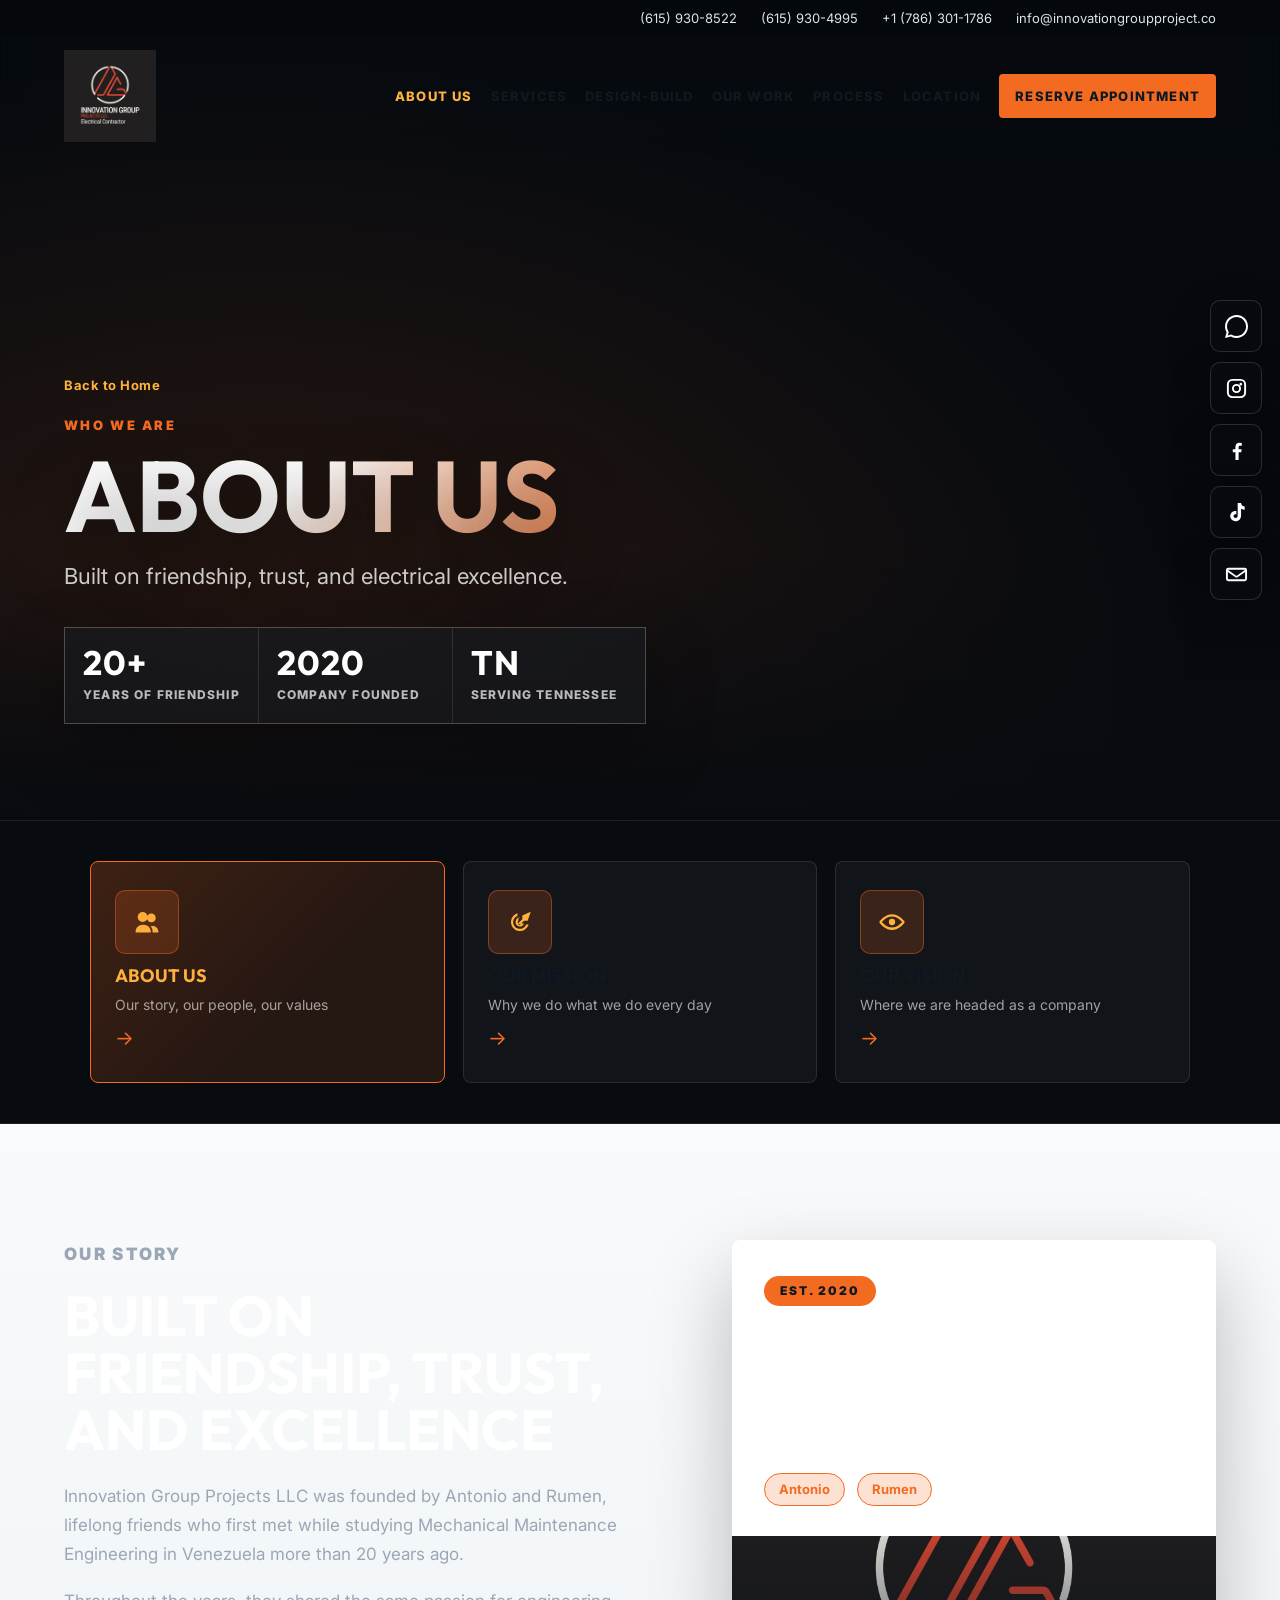
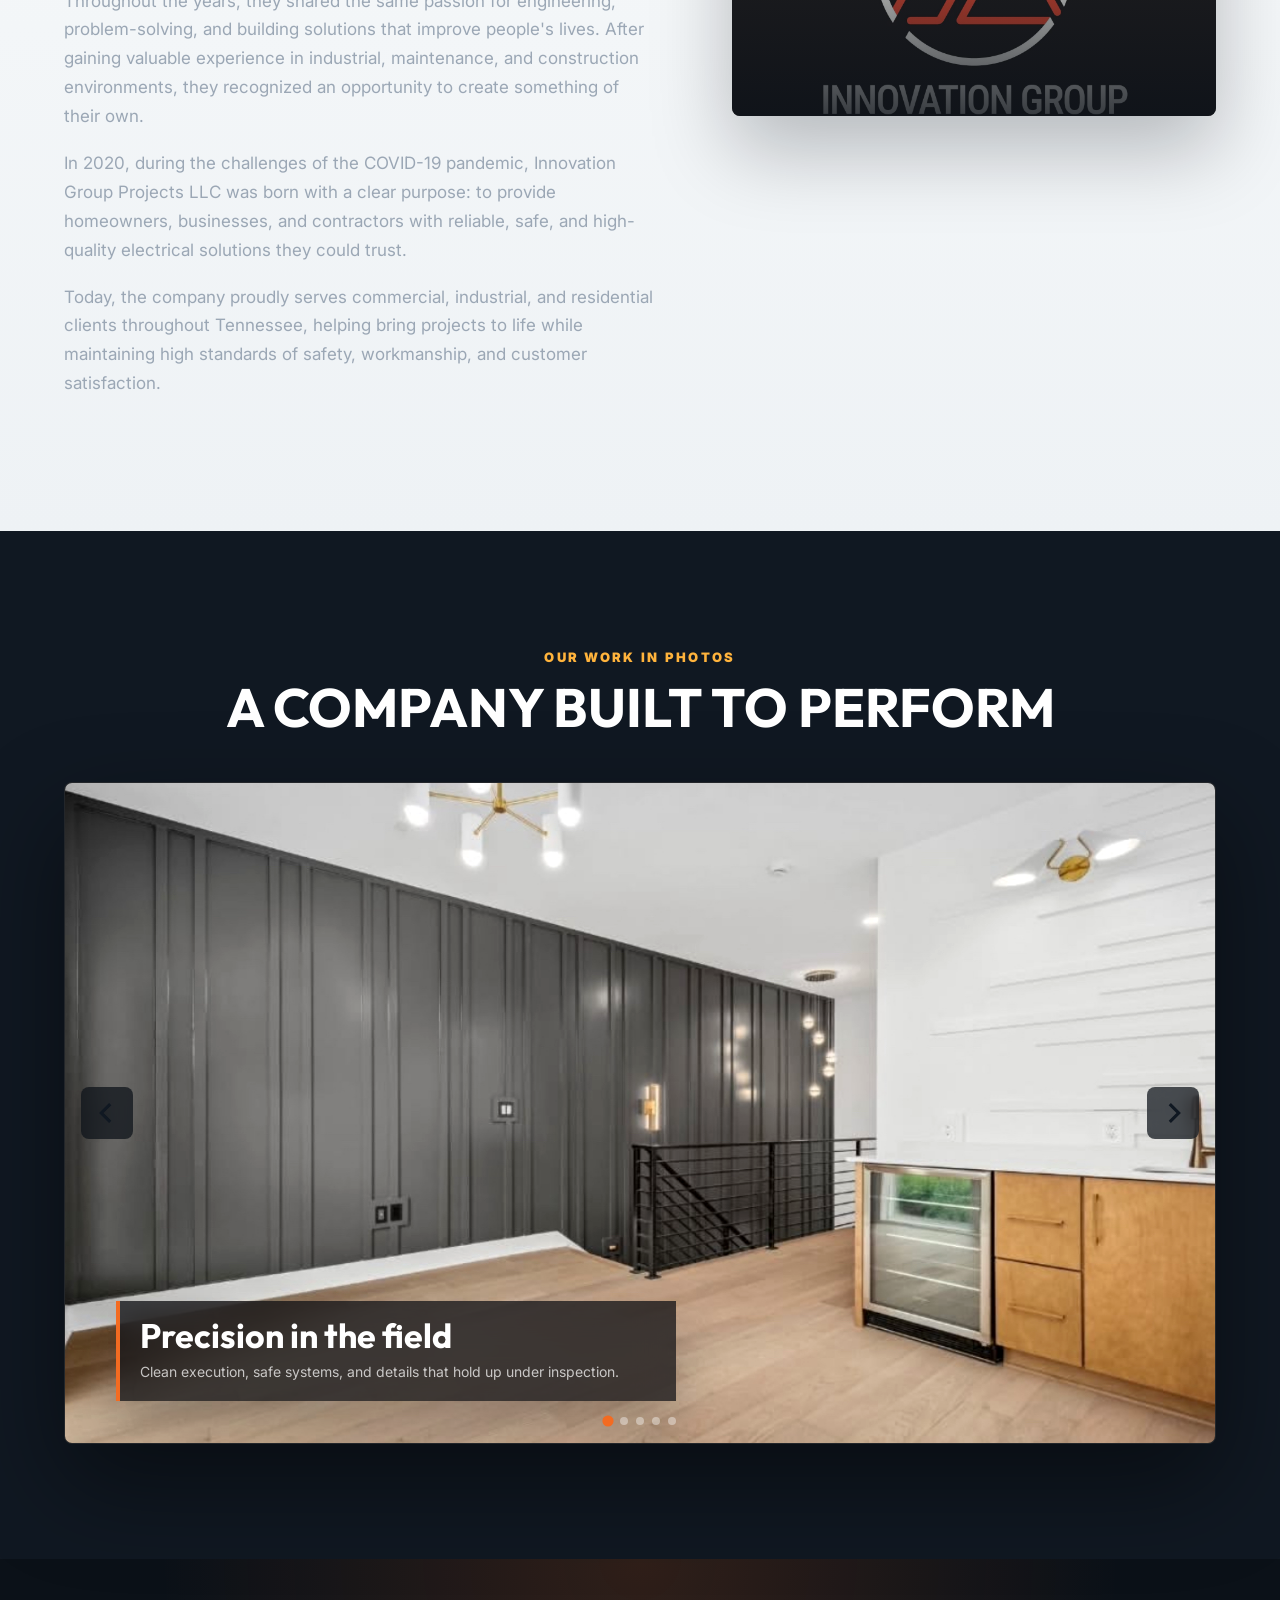
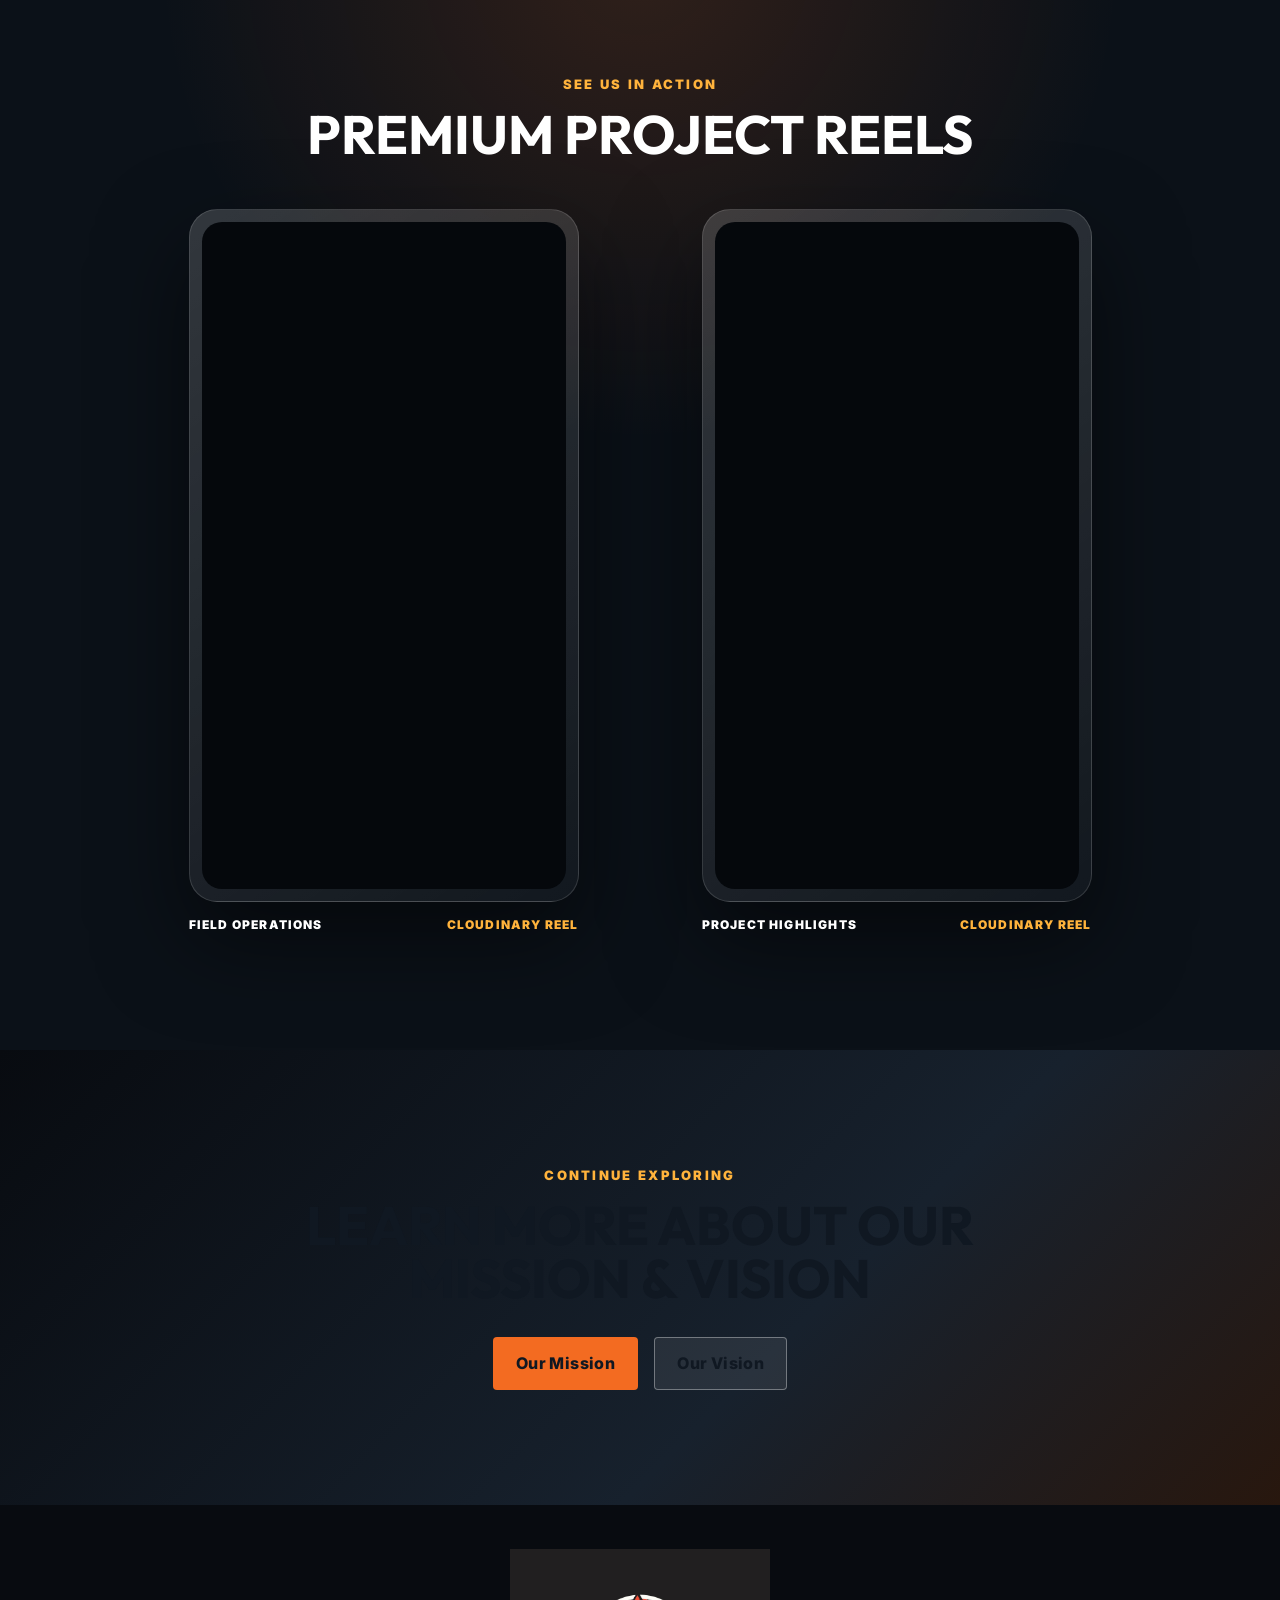
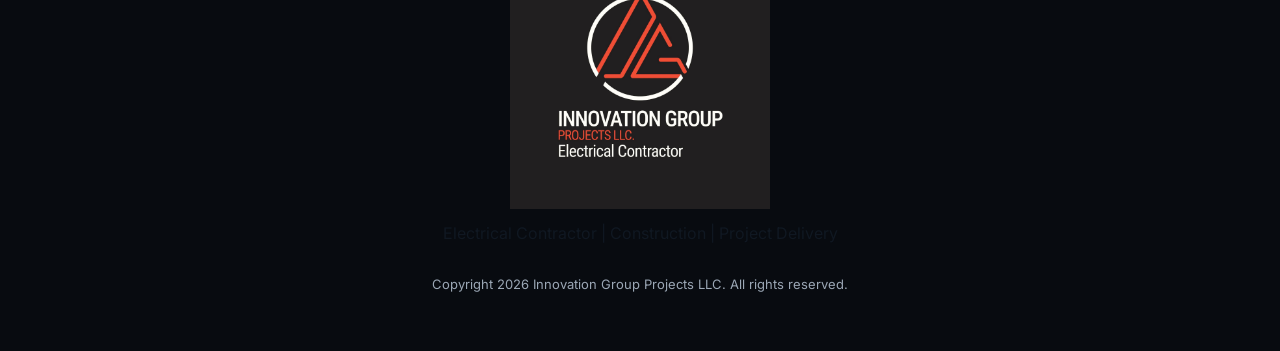
==== about.html @ 886c867d "style: premium redesign of service pages, full-width videos, auto-play about videos" ====
<!DOCTYPE html>
<html lang="en">
<head>
  <meta charset="UTF-8">
  <meta name="viewport" content="width=device-width, initial-scale=1">
  <title>About Us | Innovation Group Projects LLC</title>
  <meta name="description" content="Learn about Innovation Group Projects LLC, founded by Antonio and Rumen and built on friendship, trust, and electrical excellence in Tennessee.">
  <link rel="icon" href="innovation-logo.svg" type="image/svg+xml">
  <link rel="stylesheet" href="styles.css">
  <link rel="stylesheet" href="about-styles.css">
  <link rel="stylesheet" href="premium-about.css">
  <link rel="preconnect" href="https://fonts.googleapis.com">
  <link href="https://fonts.googleapis.com/css2?family=Inter:wght@300;400;600;700;900&family=Outfit:wght@400;600;700;900&display=swap" rel="stylesheet">
</head>
<body class="detail-page">
<header class="site-header" data-header=""><div class="topline"><a href="tel:6159308522">(615) 930-8522</a><a href="tel:6159304995">(615) 930-4995</a><a href="tel:17863011786">+1 (786) 301-1786</a><a href="mailto:info@innovationgroupproject.co">info@innovationgroupproject.co</a></div><nav class="nav" aria-label="Primary navigation"><a class="brand" href="index.html" aria-label="Innovation Group Projects home"><img src="innovation-logo-new.jpg" alt="Innovation Group Projects LLC" onerror="this.src='innovation-logo.svg'"></a><button class="menu-toggle" type="button" aria-label="Open navigation" aria-expanded="false" data-menu-toggle=""><span></span><span></span><span></span></button><div class="nav-links" data-nav-links=""><a href="about.html">About Us</a><a href="index.html#services">Services</a><a href="index.html#build">Design-Build</a><a href="index.html#work">Our Work</a><a href="index.html#process">Process</a><a href="index.html#location">Location</a><a href="index.html#contact" class="nav-cta">Reserve Appointment</a></div></nav></header>
<main><section class="detail-hero about-hero has-video"><div class="about-hero-video-wrap"><video src="video2.mp4" autoplay muted loop playsinline aria-hidden="true"></video></div><div class="detail-hero-overlay"></div><div class="detail-hero-content"><a href="index.html" class="back-link">Back to Home</a><p class="eyebrow">Who We Are</p><h1>About Us</h1><p class="detail-hero-sub">Built on friendship, trust, and electrical excellence.</p><div class="premium-hero-stats"><span><strong>20+</strong>Years of friendship</span><span><strong>2020</strong>Company founded</span><span><strong>TN</strong>Serving Tennessee</span></div></div></section><section class="about-cards-section"><div class="about-cards-wrapper">
<a href="about.html" class="about-card active-card"><div class="about-card-icon"><svg class="aic-svg" viewBox="0 0 24 24" aria-hidden="true"><path d="M8.25 12a4.25 4.25 0 1 1 0-8.5 4.25 4.25 0 0 1 0 8.5Zm7.5.25a3.75 3.75 0 1 1 0-7.5 3.75 3.75 0 0 1 0 7.5ZM2.25 21v-.7c0-3.35 2.72-6.05 6.08-6.05h.84c3.36 0 6.08 2.7 6.08 6.05v.7h-13Zm14.55 0v-.7a7.82 7.82 0 0 0-1.63-4.78 5.36 5.36 0 0 1 1.12-.12h.62c2.68 0 4.84 2.16 4.84 4.82V21H16.8Z"/></svg></div><h3>About Us</h3><p>Our story, our people, our values</p><span class="card-arrow">-&gt;</span></a>
<a href="mission.html" class="about-card "><div class="about-card-icon"><svg class="aic-svg" viewBox="0 0 24 24" aria-hidden="true"><path d="M21.2 3.2 18.55 11h-3.1l-3.82 3.82-1.45-1.45L14 9.55v-3.1l7.2-3.25ZM12 4.25a7.75 7.75 0 1 0 7.44 9.93h-2.2A5.75 5.75 0 1 1 9.82 6.76v-2.2A7.72 7.72 0 0 0 12 4.25Zm0 4a3.75 3.75 0 1 0 3.5 5.08h-2.32A1.75 1.75 0 1 1 10.67 10.8V8.5A3.8 3.8 0 0 0 12 8.25Z"/></svg></div><h3>Our Mission</h3><p>Why we do what we do every day</p><span class="card-arrow">-&gt;</span></a>
<a href="vision.html" class="about-card "><div class="about-card-icon"><svg class="aic-svg" viewBox="0 0 24 24" aria-hidden="true"><path d="M12 5.25c5.23 0 9.2 4.28 10.42 5.78.46.57.46 1.38 0 1.94-1.22 1.5-5.19 5.78-10.42 5.78S2.8 14.47 1.58 12.97a1.54 1.54 0 0 1 0-1.94C2.8 9.53 6.77 5.25 12 5.25Zm0 2C7.86 7.25 4.6 10.47 3.3 12c1.3 1.53 4.56 4.75 8.7 4.75s7.4-3.22 8.7-4.75c-1.3-1.53-4.56-4.75-8.7-4.75Zm0 2.05A2.7 2.7 0 1 1 12 14.7a2.7 2.7 0 0 1 0-5.4Z"/></svg></div><h3>Our Vision</h3><p>Where we are headed as a company</p><span class="card-arrow">-&gt;</span></a>
</div></section><section class="detail-content-section"><div class="detail-content-grid"><div class="detail-text reveal-up"><p class="eyebrow">Our Story</p><h2>Built on Friendship, Trust, and Excellence</h2><p>Innovation Group Projects LLC was founded by Antonio and Rumen, lifelong friends who first met while studying Mechanical Maintenance Engineering in Venezuela more than 20 years ago.</p><p>Throughout the years, they shared the same passion for engineering, problem-solving, and building solutions that improve people's lives. After gaining valuable experience in industrial, maintenance, and construction environments, they recognized an opportunity to create something of their own.</p><p>In 2020, during the challenges of the COVID-19 pandemic, Innovation Group Projects LLC was born with a clear purpose: to provide homeowners, businesses, and contractors with reliable, safe, and high-quality electrical solutions they could trust.</p><p>Today, the company proudly serves commercial, industrial, and residential clients throughout Tennessee, helping bring projects to life while maintaining high standards of safety, workmanship, and customer satisfaction.</p></div><div class="detail-side reveal-up"><div class="story-highlight-card"><div class="highlight-badge">Est. 2020</div><p class="highlight-quote">At Innovation Group Projects, every project is more than a job. It is an opportunity to build lasting relationships through trust, quality, and performance.</p><div class="founders-line"><span class="founder-tag">Antonio</span><span class="founder-tag">Rumen</span><span class="founder-label">Co-Founders</span></div></div></div></div></section><section class="carousel-section "><div class="carousel-header"><p class="eyebrow">Our Work in Photos</p><h2>A Company Built to Perform</h2></div><div class="carousel-wrapper" id="about-carousel" tabindex="0"><div class="carousel-track" id="about-track"><div class="carousel-slide"><figure><img src="img/IMG_8105.PNG" alt="Innovation Group Projects completed electrical work"><figcaption><strong>Precision in the field</strong><span>Clean execution, safe systems, and details that hold up under inspection.</span></figcaption></figure></div>
<div class="carousel-slide"><figure><img src="img/whatsapp-team.jpg" alt="Innovation Group Projects team"><figcaption><strong>Built by people you can trust</strong><span>A company rooted in friendship, accountability, and hands-on leadership.</span></figcaption></figure></div>
<div class="carousel-slide"><figure><img src="electrical-panel-close.jpg" alt="Electrical panel close-up"><figcaption><strong>Technical excellence</strong><span>Electrical work presented with clarity, care, and professional standards.</span></figcaption></figure></div>
<div class="carousel-slide"><figure><img src="electrical-panel-work.jpg" alt="Electrical panel installation"><figcaption><strong>Commercial-ready delivery</strong><span>Reliable power infrastructure for serious residential, commercial, and industrial needs.</span></figcaption></figure></div>
<div class="carousel-slide"><figure><img src="interior-kitchen.png" alt="Interior project finish"><figcaption><strong>Finished spaces that feel complete</strong><span>Electrical solutions that support beautiful, functional environments.</span></figcaption></figure></div></div><button class="carousel-btn prev-btn" id="about-prev" aria-label="Previous slide"><svg class="carousel-arrow-icon" viewBox="0 0 24 24" aria-hidden="true"><path d="M15.7 5.3 9 12l6.7 6.7-1.9 1.9L5.2 12l8.6-8.6 1.9 1.9Z"/></svg></button><button class="carousel-btn next-btn" id="about-next" aria-label="Next slide"><svg class="carousel-arrow-icon" viewBox="0 0 24 24" aria-hidden="true"><path d="m8.3 18.7 6.7-6.7-6.7-6.7 1.9-1.9 8.6 8.6-8.6 8.6-1.9-1.9Z"/></svg></button><div class="carousel-dots" id="about-dots"></div></div></section><section class="video-section"><div class="video-section-header"><p class="eyebrow">See Us In Action</p><h2>Premium Project Reels</h2></div><div class="video-stage"><article class="reel-card reveal-up"><div class="reel-frame"><div class="reel-screen"><iframe src="https://player.cloudinary.com/embed/?cloud_name=dgnuckbev&public_id=_Reel_IG_Sept_17_lvvgu9&autoplay=true&muted=true&controls=false&loop=true" allow="autoplay; fullscreen; encrypted-media; picture-in-picture" allowfullscreen title="Innovation Group Projects field operations reel"></iframe></div></div><div class="reel-label">Field Operations <span>Cloudinary Reel</span></div></article><article class="reel-card reveal-up" style="animation-delay:.15s"><div class="reel-frame"><div class="reel-screen"><iframe src="https://player.cloudinary.com/embed/?cloud_name=dgnuckbev&public_id=Reel_IG_Sept_2_jgglur&autoplay=true&muted=true&controls=false&loop=true" allow="autoplay; fullscreen; encrypted-media; picture-in-picture" allowfullscreen title="Innovation Group Projects project highlights reel"></iframe></div></div><div class="reel-label">Project Highlights <span>Cloudinary Reel</span></div></article></div></section><section class="next-section-cta"><div class="next-cta-inner"><p class="eyebrow">Continue Exploring</p><h2>Learn More About Our Mission & Vision</h2><div class="next-cta-btns"><a href="mission.html" class="button button-primary">Our Mission</a><a href="vision.html" class="button button-ghost-dark">Our Vision</a></div></div></section></main>
<div class="social-dock" aria-label="Social links">
  <a class="social-link social-whatsapp" href="https://wa.me/17863157792" target="_blank" rel="noopener" aria-label="WhatsApp"><svg viewBox="0 0 24 24" aria-hidden="true"><path d="M20.52 3.48A11.9 11.9 0 0 0 12.04 0C5.42 0 .04 5.38.04 12c0 2.11.55 4.17 1.6 5.98L0 24l6.17-1.62A11.96 11.96 0 0 0 12.04 24C18.66 24 24 18.62 24 12c0-3.2-1.24-6.21-3.48-8.52ZM12.04 21.96c-1.8 0-3.55-.48-5.09-1.38l-.36-.21-3.66.96.98-3.57-.23-.37A9.9 9.9 0 0 1 2.08 12c0-5.48 4.48-9.96 9.96-9.96 2.66 0 5.16 1.04 7.04 2.92A9.88 9.88 0 0 1 21.96 12c0 5.48-4.44 9.96-9.92 9.96Z"/></svg></a>
  <a class="social-link social-instagram" href="https://www.instagram.com/inngroupprojectsllc?igsh=aWY5ZjM4aHNkbzIw" target="_blank" rel="noopener" aria-label="Instagram"><svg viewBox="0 0 24 24" aria-hidden="true"><path d="M7.75 2h8.5A5.76 5.76 0 0 1 22 7.75v8.5A5.76 5.76 0 0 1 16.25 22h-8.5A5.76 5.76 0 0 1 2 16.25v-8.5A5.76 5.76 0 0 1 7.75 2Zm0 2A3.75 3.75 0 0 0 4 7.75v8.5A3.75 3.75 0 0 0 7.75 20h8.5A3.75 3.75 0 0 0 20 16.25v-8.5A3.75 3.75 0 0 0 16.25 4h-8.5Zm8.75 2.1a1.4 1.4 0 1 1 0 2.8 1.4 1.4 0 0 1 0-2.8ZM12 7.25A4.75 4.75 0 1 1 12 16.75 4.75 4.75 0 0 1 12 7.25Zm0 2A2.75 2.75 0 1 0 12 14.75 2.75 2.75 0 0 0 12 9.25Z"/></svg></a>
  <a class="social-link social-facebook" href="https://www.instagram.com/inngroupprojectsllc?igsh=aWY5ZjM4aHNkbzIw" target="_blank" rel="noopener" aria-label="Facebook"><svg viewBox="0 0 24 24" aria-hidden="true"><path d="M14.2 22v-8.2h2.75l.42-3.2H14.2V8.55c0-.93.26-1.56 1.6-1.56h1.7V4.12A22.8 22.8 0 0 0 15.02 4c-2.45 0-4.12 1.5-4.12 4.24v2.36H8.12v3.2h2.78V22h3.3Z"/></svg></a>
  <a class="social-link social-tiktok" href="https://www.tiktok.com/@innovationgroupprojects" target="_blank" rel="noopener" aria-label="TikTok"><svg viewBox="0 0 24 24" aria-hidden="true"><path d="M16.7 2c.35 2.3 1.64 3.67 3.85 3.82v3.42a7.52 7.52 0 0 1-3.8-1.11v6.95c0 3.52-2.29 6.05-5.65 6.05-3.09 0-5.65-2.35-5.65-5.35 0-3.34 2.93-5.9 6.35-5.28v3.54c-1.6-.5-2.9.37-2.9 1.69 0 1.14.96 2.01 2.13 2.01 1.36 0 2.2-.82 2.2-2.61V2h3.47Z"/></svg></a>
  <a class="social-link social-email" href="mailto:info@innovationgroupproject.co" aria-label="Email"><svg viewBox="0 0 24 24" aria-hidden="true"><path d="M3.5 5h17A2.5 2.5 0 0 1 23 7.5v9A2.5 2.5 0 0 1 20.5 19h-17A2.5 2.5 0 0 1 1 16.5v-9A2.5 2.5 0 0 1 3.5 5Zm0 2c-.18 0-.35.05-.5.14l8.65 6.1c.21.15.49.15.7 0L21 7.14A1 1 0 0 0 20.5 7h-17Zm17 10a.5.5 0 0 0 .5-.5V9.38l-7.5 5.29a2.6 2.6 0 0 1-3 0L3 9.38v7.12c0 .28.22.5.5.5h17Z"/></svg></a>
</div><footer class="footer"><img src="innovation-logo-new.jpg" alt="Innovation Group Projects LLC" onerror="this.src='innovation-logo.svg'"><p>Electrical Contractor | Construction | Project Delivery</p><p class="fine">Copyright 2026 Innovation Group Projects LLC. All rights reserved.</p></footer><script src="script.js"></script><script src="about-script.js"></script></body></html>
---- styles.css ----
:root {
  --ink: #ffffff;
  --navy: #111923;
  --steel: #8a96a3;
  --muted: #9ba7b5;
  --paper: #06090e;
  --white: #101822;
  --orange: #f36b21;
  --amber: #ffb33c;
  --line: rgba(255, 255, 255, 0.12);
  --shadow: 0 22px 60px rgba(0, 0, 0, 0.8);
}

* {
  box-sizing: border-box;
}

html {
  scroll-behavior: smooth;
}

body {
  margin: 0;
  color: var(--ink);
  background: var(--paper);
  font-family: Arial, Helvetica, sans-serif;
  line-height: 1.55;
}

img {
  display: block;
  max-width: 100%;
}

a {
  color: inherit;
  text-decoration: none;
}

.site-header {
  position: fixed;
  inset: 0 0 auto;
  z-index: 50;
  color: var(--white);
  transition: background 180ms ease, box-shadow 180ms ease;
}

.site-header.is-scrolled {
  background: rgba(12, 17, 24, 0.94);
  box-shadow: 0 12px 30px rgba(0, 0, 0, 0.22);
  backdrop-filter: blur(14px);
}

.topline {
  display: flex;
  justify-content: flex-end;
  gap: 24px;
  padding: 8px clamp(18px, 5vw, 72px);
  background: rgba(5, 8, 12, 0.72);
  font-size: 13px;
  color: #dbe3ea;
}

.topline a:hover,
.nav-links a:hover {
  color: var(--amber);
}

.nav {
  display: flex;
  align-items: center;
  justify-content: space-between;
  padding: 14px clamp(18px, 5vw, 72px);
}

.brand img {
  width: auto;
  max-width: clamp(150px, 18vw, 240px);
  max-height: 92px;
  height: auto;
}

.nav-links {
  display: flex;
  align-items: center;
  gap: 18px;
  font-size: 13px;
  font-weight: 800;
  letter-spacing: 1.2px;
  text-transform: uppercase;
}

.nav-cta,
.button {
  border-radius: 4px;
  font-weight: 800;
}

.nav-cta {
  padding: 12px 16px;
  background: var(--orange);
  color: var(--white);
}

.menu-toggle {
  display: none;
  width: 44px;
  height: 44px;
  border: 1px solid rgba(255, 255, 255, 0.35);
  background: rgba(255, 255, 255, 0.08);
  border-radius: 4px;
  padding: 10px;
}

.menu-toggle span {
  display: block;
  height: 2px;
  margin: 5px 0;
  background: var(--white);
}

.hero {
  position: relative;
  min-height: 96vh;
  display: grid;
  align-items: end;
  padding: 190px clamp(18px, 5vw, 72px) 76px;
  overflow: hidden;
  color: var(--white);
}

.hero-media,
.hero-overlay {
  position: absolute;
  inset: 0;
}

.hero-media img {
  width: 100%;
  height: 100%;
  object-fit: cover;
  object-position: 42% 50%;
  animation: cinematic-pan 18s ease-in-out infinite alternate;
  transform-origin: center;
}

.hero-overlay {
  background:
    linear-gradient(90deg, rgba(5, 8, 12, 0.91) 0%, rgba(5, 8, 12, 0.62) 46%, rgba(5, 8, 12, 0.28) 100%),
    linear-gradient(0deg, rgba(5, 8, 12, 0.78), rgba(5, 8, 12, 0.08) 55%);
}

.hero-content {
  position: relative;
  width: min(780px, 100%);
}

.eyebrow,
.section-kicker {
  margin: 0 0 14px;
  color: var(--orange);
  font-size: 13px;
  font-weight: 900;
  letter-spacing: 2.3px;
  text-transform: uppercase;
}

h1,
h2,
h3,
p {
  margin-top: 0;
}

h1,
h2,
h3 {
  text-transform: uppercase;
}

h1 {
  margin-bottom: 24px;
  font-size: clamp(48px, 7vw, 92px);
  line-height: 0.92;
  letter-spacing: 0;
}

h2 {
  margin-bottom: 18px;
  font-size: clamp(34px, 4.7vw, 64px);
  line-height: 0.98;
  letter-spacing: 0;
}

h3 {
  margin-bottom: 12px;
  font-size: 22px;
  line-height: 1.1;
}

.hero-copy {
  width: min(660px, 100%);
  color: #dfe6ed;
  font-size: clamp(17px, 2vw, 21px);
}

.hero-actions {
  display: flex;
  flex-wrap: wrap;
  gap: 14px;
  margin-top: 32px;
}

.button {
  display: inline-flex;
  align-items: center;
  justify-content: center;
  min-height: 50px;
  padding: 13px 22px;
  border: 1px solid transparent;
  letter-spacing: 0.4px;
}

.button-primary {
  background: var(--orange);
  color: var(--white);
}

.button-ghost {
  border-color: rgba(255, 255, 255, 0.42);
  background: rgba(255, 255, 255, 0.08);
}

.button:hover,
.nav-cta:hover {
  transform: translateY(-1px);
  box-shadow: 0 12px 28px rgba(0, 0, 0, 0.22);
}

.hero-card {
  position: absolute;
  right: clamp(18px, 5vw, 72px);
  bottom: 52px;
  width: min(360px, calc(100% - 36px));
  padding: 24px;
  border-left: 5px solid var(--orange);
  background: rgba(12, 17, 24, 0.82);
  backdrop-filter: blur(12px);
  box-shadow: var(--shadow);
}

.hero-card span,
.contact-options span,
.quick-contact span {
  display: block;
  color: var(--amber);
  font-size: 12px;
  font-weight: 900;
  letter-spacing: 1.7px;
  text-transform: uppercase;
}

.hero-card strong {
  display: block;
  margin-top: 8px;
  font-size: 20px;
  line-height: 1.22;
}

.quick-contact {
  display: grid;
  grid-template-columns: repeat(3, 1fr);
  background: var(--navy);
  color: var(--white);
}

.quick-contact a {
  padding: 24px clamp(18px, 4vw, 52px);
  border-right: 1px solid rgba(255, 255, 255, 0.12);
  font-weight: 800;
  overflow-wrap: anywhere;
}

.section {
  padding: clamp(72px, 9vw, 128px) clamp(18px, 5vw, 72px);
}

.intro-grid,
.section-heading.split,
.feature-band,
.contact-panel {
  display: grid;
  grid-template-columns: minmax(0, 1.05fr) minmax(280px, 0.95fr);
  gap: clamp(32px, 6vw, 86px);
  align-items: center;
}

.intro {
  background: var(--white);
}

.intro p,
.section-heading p,
.feature-copy p,
.process article p,
.service-card p,
.contact-panel p {
  color: var(--muted);
  font-size: 17px;
}

.section-heading {
  width: min(800px, 100%);
  margin-bottom: 42px;
}

.services {
  background: #eef2f5;
}

.service-grid {
  display: grid;
  grid-template-columns: repeat(4, 1fr);
  gap: 18px;
}

.service-card {
  min-height: 300px;
  padding: 28px;
  background: var(--white);
  border: 1px solid var(--line);
  border-radius: 8px;
  box-shadow: 0 14px 38px rgba(12, 17, 24, 0.07);
}

.service-card .icon,
.process article span {
  display: inline-flex;
  align-items: center;
  justify-content: center;
  width: 48px;
  height: 48px;
  margin-bottom: 28px;
  background: var(--ink);
  color: var(--amber);
  border-radius: 50%;
  font-weight: 900;
}

.feature-band {
  min-height: 760px;
  padding: clamp(72px, 9vw, 120px) clamp(18px, 5vw, 72px);
  background: var(--ink);
  color: var(--white);
  overflow: hidden;
}

.check-list {
  display: grid;
  gap: 12px;
  margin: 26px 0 0;
  padding: 0;
  list-style: none;
}

.check-list li {
  position: relative;
  padding-left: 30px;
  color: #e8edf2;
  font-weight: 700;
}

.check-list li::before {
  content: "";
  position: absolute;
  left: 0;
  top: 8px;
  width: 14px;
  height: 8px;
  border-left: 3px solid var(--orange);
  border-bottom: 3px solid var(--orange);
  transform: rotate(-45deg);
}

.image-stack {
  position: relative;
  min-height: 590px;
  isolation: isolate;
}

.image-stack img {
  position: absolute;
  width: 72%;
  height: 430px;
  object-fit: cover;
  border-radius: 8px;
  box-shadow: var(--shadow);
  animation: ai-float 7s ease-in-out infinite;
}

.image-stack::after,
.gallery-item::after,
.map-card::after {
  content: "";
  position: absolute;
  inset: 0;
  pointer-events: none;
  background: linear-gradient(115deg, transparent 0%, rgba(255, 255, 255, 0.18) 44%, transparent 58%);
  mix-blend-mode: screen;
  opacity: 0.75;
  transform: translateX(-120%);
  animation: light-scan 5.8s ease-in-out infinite;
}

.back-image {
  top: 0;
  right: 0;
  animation-delay: -1.4s;
}

.front-image {
  left: 0;
  bottom: 0;
  object-position: 55% 50%;
  animation-delay: -3.2s;
}

.work {
  background: var(--white);
}

.gallery {
  display: grid;
  grid-template-columns: 1.35fr 0.85fr;
  grid-template-rows: repeat(2, minmax(260px, 1fr));
  gap: 18px;
}

.gallery-item {
  position: relative;
  margin: 0;
  overflow: hidden;
  border-radius: 8px;
  background: var(--ink);
  isolation: isolate;
}

.gallery-item.large {
  grid-row: 1 / span 2;
}

.gallery-item img {
  width: 100%;
  height: 100%;
  min-height: 260px;
  object-fit: cover;
  transition: transform 480ms ease;
  animation: gallery-drift 12s ease-in-out infinite alternate;
}

.gallery-item:hover img {
  transform: scale(1.04);
}

.gallery-item figcaption {
  position: absolute;
  left: 18px;
  right: 18px;
  bottom: 18px;
  padding: 13px 15px;
  border-left: 4px solid var(--orange);
  background: rgba(12, 17, 24, 0.84);
  color: var(--white);
  font-weight: 900;
}

.stats {
  display: grid;
  grid-template-columns: repeat(3, 1fr);
  background: var(--orange);
  color: var(--ink);
}

.stats div {
  padding: 34px clamp(18px, 4vw, 72px);
  border-right: 1px solid rgba(12, 17, 24, 0.22);
}

.stats strong {
  display: block;
  font-size: clamp(30px, 4vw, 54px);
  line-height: 1;
}

.stats span {
  display: block;
  margin-top: 10px;
  font-weight: 900;
}

.process {
  background: #eef2f5;
}

.process-grid {
  display: grid;
  grid-template-columns: repeat(4, 1fr);
  gap: 18px;
}

.process article {
  padding: 24px;
  border-top: 5px solid var(--orange);
  background: var(--white);
  border-radius: 8px;
}

.location {
  background: var(--white);
}

.location-grid {
  display: grid;
  grid-template-columns: minmax(0, 1.25fr) minmax(300px, 0.75fr);
  gap: 18px;
  align-items: stretch;
}

.map-card {
  position: relative;
  min-height: 440px;
  overflow: hidden;
  border-radius: 8px;
  background: var(--ink);
  box-shadow: var(--shadow);
  isolation: isolate;
}

.map-card::before {
  content: "";
  position: absolute;
  inset: 0;
  background:
    linear-gradient(25deg, transparent 47%, rgba(255, 179, 60, 0.55) 48%, rgba(255, 179, 60, 0.55) 52%, transparent 53%),
    linear-gradient(115deg, transparent 42%, rgba(255, 255, 255, 0.18) 43%, rgba(255, 255, 255, 0.18) 47%, transparent 48%),
    linear-gradient(0deg, rgba(12, 17, 24, 0.7), rgba(12, 17, 24, 0.15)),
    repeating-linear-gradient(90deg, #17212d 0 52px, #1d2936 52px 56px, #17212d 56px 108px);
  opacity: 1;
}

.map-fallback {
  position: absolute;
  inset: auto 24px 24px;
  z-index: 2;
  display: grid;
  gap: 10px;
  width: min(360px, calc(100% - 48px));
  padding: 20px;
  border-left: 5px solid var(--orange);
  border-radius: 6px;
  background: rgba(255, 255, 255, 0.94);
  box-shadow: var(--shadow);
}

.map-fallback span {
  color: var(--orange);
  font-size: 12px;
  font-weight: 900;
  letter-spacing: 1.7px;
  text-transform: uppercase;
}

.map-fallback strong {
  font-size: 28px;
  line-height: 1.05;
}

.map-card iframe {
  position: relative;
  z-index: 1;
  width: 100%;
  height: 100%;
  min-height: 440px;
  border: 0;
  filter: saturate(0.95) contrast(1.03);
  opacity: 0;
  transition: opacity 260ms ease;
}

.map-card.is-loaded iframe {
  opacity: 1;
}

.map-card.is-loaded .map-fallback {
  opacity: 0;
  visibility: hidden;
}

.location-panel {
  display: grid;
  align-content: center;
  padding: clamp(26px, 4vw, 44px);
  border: 1px solid var(--line);
  border-radius: 8px;
  background: #eef2f5;
}

.location-panel h3 {
  font-size: clamp(26px, 3vw, 38px);
}

.location-panel p:not(.eyebrow) {
  color: var(--muted);
  font-weight: 800;
}

.location-actions,
.booking-actions {
  display: flex;
  flex-wrap: wrap;
  gap: 12px;
  margin-top: 18px;
}

.button-outline {
  border-color: var(--line);
  background: var(--white);
  color: var(--ink);
}

.contact {
  padding: clamp(76px, 9vw, 128px) clamp(18px, 5vw, 72px);
  background:
    linear-gradient(rgba(12, 17, 24, 0.82), rgba(12, 17, 24, 0.88)),
    url("electrical-panel-work.jpg") center / cover;
}

.contact-panel {
  padding: clamp(30px, 5vw, 64px);
  background: var(--white);
  border-radius: 8px;
  box-shadow: var(--shadow);
}

.booking-form {
  display: grid;
  gap: 16px;
}

.field-row {
  display: grid;
  grid-template-columns: repeat(2, 1fr);
  gap: 14px;
}

.booking-form label {
  display: grid;
  gap: 8px;
}

.booking-form label span {
  color: var(--ink);
  font-size: 12px;
  font-weight: 900;
  letter-spacing: 1.4px;
  text-transform: uppercase;
}

.booking-form input,
.booking-form select,
.booking-form textarea {
  width: 100%;
  min-height: 48px;
  border: 1px solid var(--line);
  border-radius: 6px;
  padding: 12px 13px;
  color: var(--ink);
  background: #fdfefe;
  font: inherit;
}

.booking-form textarea {
  resize: vertical;
}

.booking-form input:focus,
.booking-form select:focus,
.booking-form textarea:focus {
  outline: 3px solid rgba(243, 107, 33, 0.22);
  border-color: var(--orange);
}

.booking-status {
  min-height: 48px;
  margin: 0;
  padding: 13px 14px;
  border-radius: 6px;
  background: #eef2f5;
  color: var(--muted);
  font-weight: 800;
}

.booking-status.is-success {
  background: #eefaf1;
  color: #176534;
}

.booking-status.is-error {
  background: #fff1ee;
  color: #9b2c14;
}

.contact-strip {
  grid-template-columns: repeat(4, 1fr);
  gap: 12px;
  width: min(1180px, 100%);
  margin: 18px auto 0;
}

.contact-strip a {
  background: var(--white);
}

.contact-options {
  display: grid;
  gap: 12px;
}

.contact-options a {
  padding: 18px;
  border: 1px solid var(--line);
  border-radius: 6px;
  font-weight: 900;
  overflow-wrap: anywhere;
}

.contact-options a:hover {
  border-color: var(--orange);
  background: #fff6ef;
}

.footer {
  display: grid;
  justify-items: center;
  gap: 12px;
  padding: 44px 18px;
  background: #080b10;
  color: var(--white);
  text-align: center;
}

.footer img {
  width: min(260px, 72vw);
}

.fine {
  color: #9ba7b5;
  font-size: 13px;
}

.reveal {
  opacity: 0;
  transform: translateY(18px);
  transition: opacity 500ms ease, transform 500ms ease;
}

.reveal.is-visible {
  opacity: 1;
  transform: translateY(0);
}

@keyframes cinematic-pan {
  0% {
    transform: scale(1.02) translate3d(-1.2%, -0.8%, 0);
  }
  100% {
    transform: scale(1.12) translate3d(1.8%, 1%, 0);
  }
}

@keyframes ai-float {
  0%, 100% {
    transform: translate3d(0, 0, 0) scale(1);
  }
  50% {
    transform: translate3d(0, -14px, 0) scale(1.015);
  }
}

@keyframes gallery-drift {
  0% {
    transform: scale(1.01) translate3d(-0.5%, 0, 0);
  }
  100% {
    transform: scale(1.08) translate3d(0.9%, -0.7%, 0);
  }
}

@keyframes light-scan {
  0%, 35% {
    transform: translateX(-120%);
  }
  72%, 100% {
    transform: translateX(120%);
  }
}

@media (max-width: 1100px) {
  .service-grid,
  .process-grid {
    grid-template-columns: repeat(2, 1fr);
  }

  .hero-card {
    position: relative;
    right: auto;
    bottom: auto;
    margin-top: 36px;
  }
}

@media (max-width: 860px) {
  .topline {
    display: none;
  }

  .nav {
    background: rgba(12, 17, 24, 0.94);
  }

  .menu-toggle {
    display: block;
  }

  .nav-links {
    position: absolute;
    top: 100%;
    left: 0;
    right: 0;
    display: none;
    padding: 20px;
    background: rgba(12, 17, 24, 0.98);
    border-top: 1px solid rgba(255, 255, 255, 0.1);
  }

  .nav-links.is-open {
    display: grid;
  }

  .hero {
    min-height: 920px;
    padding-top: 132px;
  }

  .quick-contact,
  .intro-grid,
  .section-heading.split,
  .feature-band,
  .contact-panel,
  .stats,
  .location-grid,
  .contact-strip {
    grid-template-columns: 1fr;
  }

  .feature-band {
    min-height: auto;
  }

  .image-stack {
    min-height: 520px;
  }

  .image-stack img {
    height: 360px;
  }

  .gallery {
    grid-template-columns: 1fr;
    grid-template-rows: auto;
  }

  .gallery-item.large {
    grid-row: auto;
  }
}

@media (max-width: 620px) {
  .brand img {
    width: auto;
    max-width: 154px;
    max-height: 70px;
  }

  .hero {
    min-height: 820px;
  }

  h1 {
    font-size: clamp(42px, 14vw, 64px);
  }

  h2 {
    font-size: clamp(32px, 10vw, 46px);
  }

  .hero-actions,
  .button {
    width: 100%;
  }

  .service-grid,
  .process-grid,
  .field-row {
    grid-template-columns: 1fr;
  }

  .image-stack {
    min-height: 430px;
  }

  .image-stack img {
    width: 82%;
    height: 300px;
  }
}

@media (prefers-reduced-motion: reduce) {
  *,
  *::before,
  *::after {
    animation-duration: 0.01ms !important;
    animation-iteration-count: 1 !important;
    scroll-behavior: auto !important;
    transition-duration: 0.01ms !important;
  }
}

/* â”€â”€â”€â”€â”€â”€â”€â”€â”€â”€â”€â”€â”€â”€â”€â”€â”€â”€â”€â”€â”€â”€â”€â”€â”€â”€â”€â”€â”€â”€â”€â”€â”€â”€â”€â”€â”€â”€â”€â”€â”€â”€â”€â”€â”€
   FONT OVERRIDE â€” Inter + Outfit
â”€â”€â”€â”€â”€â”€â”€â”€â”€â”€â”€â”€â”€â”€â”€â”€â”€â”€â”€â”€â”€â”€â”€â”€â”€â”€â”€â”€â”€â”€â”€â”€â”€â”€â”€â”€â”€â”€â”€â”€â”€â”€â”€â”€â”€ */
body {
  font-family: 'Inter', Arial, Helvetica, sans-serif;
}

h1, h2, h3, h4 {
  font-family: 'Outfit', Arial, Helvetica, sans-serif;
}

/* â”€â”€â”€â”€â”€â”€â”€â”€â”€â”€â”€â”€â”€â”€â”€â”€â”€â”€â”€â”€â”€â”€â”€â”€â”€â”€â”€â”€â”€â”€â”€â”€â”€â”€â”€â”€â”€â”€â”€â”€â”€â”€â”€â”€â”€
   ABOUT US SECTION â€” INDEX PAGE
â”€â”€â”€â”€â”€â”€â”€â”€â”€â”€â”€â”€â”€â”€â”€â”€â”€â”€â”€â”€â”€â”€â”€â”€â”€â”€â”€â”€â”€â”€â”€â”€â”€â”€â”€â”€â”€â”€â”€â”€â”€â”€â”€â”€â”€ */
.about-us-section {
  background: var(--navy);
  color: var(--white);
}

.about-us-section .section-heading h2 {
  color: var(--white);
}

.about-us-section .eyebrow {
  color: var(--amber);
}

.about-index-grid {
  display: grid;
  grid-template-columns: repeat(3, 1fr);
  gap: 24px;
  max-width: 1200px;
  margin: 0 auto;
}

.about-index-card {
  display: flex;
  flex-direction: column;
  gap: 16px;
  padding: 36px 30px;
  border-radius: 16px;
  background: rgba(255,255,255,0.04);
  border: 1px solid rgba(255,255,255,0.1);
  color: var(--white);
  text-decoration: none;
  position: relative;
  overflow: hidden;
  transition: transform 280ms ease, border-color 280ms ease, background 280ms ease, box-shadow 280ms ease;
}

.about-index-card::before {
  content: '';
  position: absolute;
  inset: 0;
  background: linear-gradient(135deg, rgba(243,107,33,0.1) 0%, transparent 65%);
  opacity: 0;
  transition: opacity 280ms ease;
}

.about-index-card:hover {
  transform: translateY(-8px);
  border-color: rgba(243,107,33,0.55);
  background: rgba(255,255,255,0.07);
  box-shadow: 0 24px 56px rgba(0,0,0,0.38);
}

.about-index-card:hover::before {
  opacity: 1;
}

.aic-top {
  display: flex;
  align-items: center;
  justify-content: space-between;
}

.aic-icon-wrap {
  width: 56px;
  height: 56px;
  border-radius: 14px;
  background: rgba(255,255,255,0.08);
  border: 1px solid rgba(255,255,255,0.14);
  display: flex;
  align-items: center;
  justify-content: center;
}

.aic-icon-wrap--orange { background: rgba(243,107,33,0.18); border-color: rgba(243,107,33,0.35); }
.aic-icon-wrap--amber  { background: rgba(255,179,60,0.18);  border-color: rgba(255,179,60,0.35);  }

.aic-icon { font-size: 26px; }

.aic-num {
  font-family: 'Outfit', sans-serif;
  font-size: 48px;
  font-weight: 900;
  color: rgba(255,255,255,0.08);
  line-height: 1;
}

.about-index-card h3 {
  font-size: 24px;
  font-weight: 700;
  margin: 0;
  color: var(--white);
}

.about-index-card p {
  font-size: 15px;
  line-height: 1.65;
  color: rgba(255,255,255,0.62);
  margin: 0;
  flex: 1;
}

.aic-cta {
  display: flex;
  align-items: center;
  gap: 10px;
  font-size: 13px;
  font-weight: 700;
  color: var(--orange);
  letter-spacing: 0.5px;
  text-transform: uppercase;
  margin-top: 8px;
}

.aic-arrow {
  font-size: 18px;
  transition: transform 220ms ease;
}

.about-index-card:hover .aic-arrow {
  transform: translateX(6px);
}

/* Trust bar below the cards */
.about-trust-bar {
  display: grid;
  grid-template-columns: repeat(4, 1fr);
  gap: 0;
  max-width: 1200px;
  margin: 48px auto 0;
  border-top: 1px solid rgba(255,255,255,0.1);
  padding-top: 36px;
}

.trust-item {
  padding: 0 24px;
  border-right: 1px solid rgba(255,255,255,0.1);
}

.trust-item:first-child { padding-left: 0; }
.trust-item:last-child  { border-right: none; }

.trust-item strong {
  display: block;
  font-family: 'Outfit', sans-serif;
  font-size: clamp(22px, 3vw, 30px);
  font-weight: 900;
  color: var(--orange);
  line-height: 1;
  margin-bottom: 8px;
}

.trust-item span {
  font-size: 14px;
  color: rgba(255,255,255,0.55);
  line-height: 1.45;
}

@media (max-width: 1100px) {
  .about-index-grid {
    grid-template-columns: 1fr;
  }
  .about-trust-bar {
    grid-template-columns: repeat(2, 1fr);
    gap: 24px;
  }
  .trust-item { border-right: none; padding: 0; }
}

@media (max-width: 600px) {
  .about-trust-bar {
    grid-template-columns: 1fr;
  }
}


/* Home social dock, premium cards, and project carousel */
.social-dock {
  position: fixed;
  right: 18px;
  top: 50%;
  transform: translateY(-50%);
  z-index: 80;
  display: grid;
  gap: 10px;
}

.social-link {
  width: 52px;
  height: 52px;
  display: grid;
  place-items: center;
  border-radius: 10px;
  color: #fff;
  background: rgba(8, 11, 16, 0.82);
  border: 1px solid rgba(255, 255, 255, 0.14);
  box-shadow: 0 18px 38px rgba(0, 0, 0, 0.34);
  backdrop-filter: blur(16px);
  transition: transform 180ms ease, border-color 180ms ease, background 180ms ease;
}

.social-link:hover {
  transform: translateX(-4px);
  border-color: rgba(255, 255, 255, 0.34);
}

.social-link svg {
  width: 25px;
  height: 25px;
  fill: currentColor;
}

.social-whatsapp:hover { background: #25d366; }
.social-instagram:hover { background: linear-gradient(135deg, #feda75, #fa7e1e, #d62976, #962fbf, #4f5bd5); }
.social-facebook:hover { background: #1877f2; }
.social-tiktok:hover { background: #05070a; }
.social-email:hover { background: var(--orange); }

.about-index-card {
  border-radius: 8px;
  background: #10171f;
  border-color: rgba(255, 255, 255, 0.12);
}

.about-index-card.active-card,
.about-index-card:hover {
  border-color: var(--orange);
  background: linear-gradient(135deg, rgba(243, 107, 33, 0.2), #10171f 58%);
}

.aic-icon-wrap {
  width: 64px;
  height: 64px;
  border-radius: 10px;
  background: rgba(243, 107, 33, 0.18);
  border: 1px solid rgba(243, 107, 33, 0.42);
  color: var(--amber);
}

.aic-icon-wrap--orange,
.aic-icon-wrap--amber {
  background: rgba(243, 107, 33, 0.18);
  border-color: rgba(243, 107, 33, 0.42);
}

.aic-svg {
  width: 28px;
  height: 28px;
  fill: currentColor;
}

.home-carousel-section {
  padding: clamp(72px, 9vw, 126px) clamp(18px, 5vw, 72px);
  background: #080b10;
  color: var(--white);
}

.home-carousel-section .section-heading {
  width: min(1180px, 100%);
  margin-left: auto;
  margin-right: auto;
}

.home-carousel-section .section-heading h2 {
  color: var(--white);
}

.home-carousel-section .section-heading p:not(.eyebrow) {
  color: rgba(255, 255, 255, 0.66);
}

.home-carousel {
  position: relative;
  width: min(1180px, 100%);
  margin: 0 auto;
  overflow: hidden;
  border-radius: 8px;
  border: 1px solid rgba(255, 255, 255, 0.13);
  background: #05080c;
  box-shadow: 0 42px 100px rgba(0, 0, 0, 0.48);
}

.home-carousel-track {
  display: flex;
  transition: transform 620ms cubic-bezier(0.22, 0.61, 0.36, 1);
}

.home-carousel-slide {
  position: relative;
  flex: 0 0 100%;
  height: clamp(420px, 62vw, 720px);
  overflow: hidden;
  background: #05080c;
}

.home-carousel-slide img {
  width: 100%;
  height: 100%;
  object-fit: cover;
  filter: saturate(1.05) contrast(1.02);
  transform: scale(1.02);
}

.home-carousel-slide::after {
  content: "";
  position: absolute;
  inset: 0;
  background: linear-gradient(90deg, rgba(5, 8, 12, 0.76), rgba(5, 8, 12, 0.18) 55%, rgba(5, 8, 12, 0.38));
}

.home-slide-caption {
  position: absolute;
  left: clamp(18px, 5vw, 64px);
  bottom: clamp(20px, 5vw, 58px);
  z-index: 2;
  width: min(560px, calc(100% - 36px));
  padding: 22px 24px;
  border-left: 4px solid var(--orange);
  background: rgba(8, 11, 16, 0.72);
  backdrop-filter: blur(18px);
  color: var(--white);
}

.home-slide-caption span {
  display: block;
  margin-bottom: 8px;
  color: var(--amber);
  font-size: 12px;
  font-weight: 900;
  letter-spacing: 1.8px;
  text-transform: uppercase;
}

.home-slide-caption strong {
  display: block;
  font-family: 'Outfit', sans-serif;
  font-size: clamp(24px, 3.4vw, 42px);
  line-height: 1;
}

.home-carousel-btn,
.carousel-btn {
  font-size: 0;
}

.home-carousel-btn {
  position: absolute;
  top: 50%;
  z-index: 5;
  width: 54px;
  height: 54px;
  border: 1px solid rgba(255, 255, 255, 0.18);
  border-radius: 8px;
  color: var(--white);
  background: rgba(8, 11, 16, 0.72);
  backdrop-filter: blur(14px);
  cursor: pointer;
  transform: translateY(-50%);
  display: grid;
  place-items: center;
}

.home-carousel-prev { left: 18px; }
.home-carousel-next { right: 18px; }

.carousel-arrow-icon {
  width: 28px;
  height: 28px;
  fill: currentColor;
}

.home-carousel-dots {
  position: absolute;
  left: 50%;
  bottom: 18px;
  z-index: 5;
  display: flex;
  gap: 8px;
  transform: translateX(-50%);
}

.home-carousel-dot {
  width: 9px;
  height: 9px;
  padding: 0;
  border: 0;
  border-radius: 50%;
  background: rgba(255, 255, 255, 0.42);
  cursor: pointer;
}

.home-carousel-dot.is-active {
  background: var(--orange);
  transform: scale(1.45);
}

@media (max-width: 900px) {
  .social-dock {
    position: static;
    transform: none;
    display: flex;
    justify-content: center;
    padding: 18px;
    background: #080b10;
  }
}

@media (max-width: 620px) {
  .home-carousel-slide {
    height: 420px;
  }

  .home-slide-caption {
    left: 14px;
    right: 14px;
    bottom: 14px;
    width: auto;
    padding: 18px;
  }
}


/* Media expansion: video and contained cinematic carousels */
.home-carousel-slide {
  height: clamp(360px, 48vw, 560px);
}

.home-carousel-slide img {
  object-fit: contain;
  background: #05080c;
}

.home-slide-caption {
  bottom: clamp(16px, 4vw, 36px);
}

.field-video-section,
.cinematic-carousel-section {
  padding: clamp(72px, 9vw, 126px) clamp(18px, 5vw, 72px);
  background: #080b10;
  color: var(--white);
}

.field-video-section {
  display: flex;
  flex-direction: column;
  align-items: center;
  text-align: center;
  gap: clamp(28px, 5vw, 40px);
  border-top: 1px solid rgba(255, 255, 255, 0.08);
}

.field-video-copy {
  max-width: 560px;
}

.field-video-copy h2,
.cinematic-carousel-section .section-heading h2 {
  color: var(--white);
}

.field-video-copy p:not(.eyebrow),
.cinematic-carousel-section .section-heading p:not(.eyebrow) {
  color: rgba(255, 255, 255, 0.68);
  font-size: 17px;
}

.field-video-frame {
  display: flex;
  justify-content: center;
  width: 100%;
}

.field-video-frame video {
  width: 100%;
  max-height: min(72vh, 720px);
  display: block;
  object-fit: contain;
  background: #05080c;
}

.cinematic-carousel-section:nth-of-type(even) {
  background: #101822;
}

.cinematic-carousel-section .section-heading {
  width: min(1180px, 100%);
  margin-left: auto;
  margin-right: auto;
}

.cinematic-carousel {
  position: relative;
  width: min(1180px, 100%);
  margin: 0 auto;
  overflow: hidden;
  border-radius: 8px;
  border: 1px solid rgba(255, 255, 255, 0.14);
  background: #05080c;
  box-shadow: 0 42px 100px rgba(0, 0, 0, 0.48);
}

.cinematic-track {
  display: flex;
  transition: transform 720ms cubic-bezier(0.22, 0.61, 0.36, 1);
}

.cinematic-slide {
  position: relative;
  flex: 0 0 100%;
  height: clamp(390px, 54vw, 640px);
  display: grid;
  place-items: center;
  isolation: isolate;
  overflow: hidden;
}

.cinematic-backdrop {
  position: absolute;
  inset: 0;
  width: 100%;
  height: 100%;
  object-fit: cover;
  filter: blur(24px) saturate(1.1) brightness(0.48);
  transform: scale(1.08);
  z-index: -2;
}

.cinematic-slide::after {
  content: "";
  position: absolute;
  inset: 0;
  background:
    linear-gradient(90deg, rgba(5, 8, 12, 0.78), rgba(5, 8, 12, 0.1) 48%, rgba(5, 8, 12, 0.58)),
    linear-gradient(0deg, rgba(5, 8, 12, 0.66), rgba(5, 8, 12, 0.04) 55%);
  z-index: -1;
}

.cinematic-image {
  width: 100%;
  height: 100%;
  object-fit: contain;
  padding: clamp(12px, 2vw, 24px);
  filter: drop-shadow(0 28px 60px rgba(0, 0, 0, 0.38));
}

.cinematic-caption {
  position: absolute;
  left: clamp(18px, 5vw, 62px);
  bottom: clamp(18px, 5vw, 48px);
  z-index: 3;
  width: min(560px, calc(100% - 36px));
  padding: 20px 22px;
  border-left: 4px solid var(--orange);
  background: rgba(8, 11, 16, 0.72);
  backdrop-filter: blur(18px);
  color: var(--white);
}

.cinematic-caption span {
  display: block;
  margin-bottom: 8px;
  color: var(--amber);
  font-size: 12px;
  font-weight: 900;
  letter-spacing: 1.8px;
  text-transform: uppercase;
}

.cinematic-caption strong {
  display: block;
  font-family: 'Outfit', sans-serif;
  font-size: clamp(21px, 3vw, 36px);
  line-height: 1.05;
}

.cinematic-btn {
  position: absolute;
  top: 50%;
  z-index: 5;
  width: 54px;
  height: 54px;
  border: 1px solid rgba(255, 255, 255, 0.18);
  border-radius: 8px;
  color: var(--white);
  background: rgba(8, 11, 16, 0.72);
  backdrop-filter: blur(14px);
  cursor: pointer;
  transform: translateY(-50%);
  display: grid;
  place-items: center;
  font-size: 0;
}

.cinematic-prev { left: 18px; }
.cinematic-next { right: 18px; }

.cinematic-dots {
  position: absolute;
  left: 50%;
  bottom: 18px;
  z-index: 5;
  display: flex;
  gap: 8px;
  transform: translateX(-50%);
}

.cinematic-dot {
  width: 9px;
  height: 9px;
  padding: 0;
  border: 0;
  border-radius: 50%;
  background: rgba(255, 255, 255, 0.42);
  cursor: pointer;
}

.cinematic-dot.is-active {
  background: var(--orange);
  transform: scale(1.45);
}

.cinematic-counter {
  position: absolute;
  right: 22px;
  bottom: 18px;
  z-index: 5;
  display: flex;
  align-items: center;
  gap: 8px;
  color: rgba(255, 255, 255, 0.72);
  font-size: 12px;
  font-weight: 900;
  letter-spacing: 1.4px;
}

.cinematic-counter b {
  width: 34px;
  height: 1px;
  background: rgba(255, 255, 255, 0.38);
}

@media (max-width: 900px) {
  .field-video-section {
    grid-template-columns: 1fr;
  }

  .cinematic-slide {
    height: 520px;
  }
}

@media (max-width: 620px) {
  .home-carousel-slide,
  .cinematic-slide {
    height: 430px;
  }

  .cinematic-image {
    padding: 8px;
  }

  .cinematic-caption {
    left: 14px;
    right: 14px;
    bottom: 48px;
    width: auto;
    padding: 16px;
  }

  .cinematic-counter {
    display: none;
  }
}


/* Responsive hero background carousel */
.hero-media-carousel {
  background: #05080c;
}

.hero-bg-slide {
  position: absolute;
  inset: 0;
  width: 100%;
  height: 100%;
  object-fit: cover;
  object-position: center;
  opacity: 0;
  transform: scale(1.04);
  transition: opacity 900ms ease, transform 5200ms ease;
}

.hero-bg-slide.is-active {
  opacity: 1;
  transform: scale(1.1);
}

.hero-content {
  max-width: min(900px, 100%);
}

.hero h1 {
  max-width: 930px;
  font-size: clamp(44px, 7vw, 104px);
}

.hero-copy {
  max-width: 700px;
}

@media (max-width: 1100px) {
  .hero {
    min-height: 820px;
    align-items: end;
  }

  .nav-links {
    gap: 14px;
    font-size: 12px;
  }
}

@media (max-width: 860px) {
  .hero {
    min-height: 760px;
    padding-top: 130px;
    padding-bottom: 44px;
  }

  .hero h1 {
    font-size: clamp(42px, 13vw, 72px);
  }

  .hero-copy {
    font-size: 16px;
  }
}

@media (max-width: 620px) {
  .hero {
    min-height: 700px;
  }

  .hero-bg-slide {
    object-position: center;
  }

  .hero-actions .button {
    width: 100%;
  }
}

/* â”€â”€â”€â”€â”€â”€â”€â”€â”€â”€â”€â”€â”€â”€â”€â”€â”€â”€â”€â”€â”€â”€â”€â”€â”€â”€â”€â”€â”€â”€â”€â”€â”€â”€â”€â”€â”€â”€â”€â”€â”€â”€â”€â”€â”€
   QUICK CONTACT â€” 4 columns
â”€â”€â”€â”€â”€â”€â”€â”€â”€â”€â”€â”€â”€â”€â”€â”€â”€â”€â”€â”€â”€â”€â”€â”€â”€â”€â”€â”€â”€â”€â”€â”€â”€â”€â”€â”€â”€â”€â”€â”€â”€â”€â”€â”€â”€ */
.quick-contact--4col {
  grid-template-columns: repeat(4, 1fr);
}

@media (max-width: 860px) {
  .quick-contact--4col {
    grid-template-columns: repeat(2, 1fr);
  }
}

@media (max-width: 480px) {
  .quick-contact--4col {
    grid-template-columns: 1fr;
  }
}

/* â”€â”€â”€â”€â”€â”€â”€â”€â”€â”€â”€â”€â”€â”€â”€â”€â”€â”€â”€â”€â”€â”€â”€â”€â”€â”€â”€â”€â”€â”€â”€â”€â”€â”€â”€â”€â”€â”€â”€â”€â”€â”€â”€â”€â”€
   BRAND LOGO GRID â€” Associations & Certificates
   All cards are identical size, image is
   contained (never cropped) inside the card.
â”€â”€â”€â”€â”€â”€â”€â”€â”€â”€â”€â”€â”€â”€â”€â”€â”€â”€â”€â”€â”€â”€â”€â”€â”€â”€â”€â”€â”€â”€â”€â”€â”€â”€â”€â”€â”€â”€â”€â”€â”€â”€â”€â”€â”€ */
.associations-section,
.certificates-section {
  padding: clamp(56px, 7vw, 96px) clamp(18px, 5vw, 72px);
  text-align: center;
}

.associations-section {
  background: #fff;
  color: var(--ink);
}

.certificates-section {
  background: #080b10;
  color: var(--white);
}

.brand-section-title {
  margin: 0 0 clamp(28px, 4vw, 48px);
  font-size: clamp(26px, 3.5vw, 42px);
  font-family: 'Outfit', sans-serif;
}

.cert-title {
  color: var(--white);
}

.brand-logo-grid {
  display: grid;
  grid-template-columns: repeat(4, 1fr);
  gap: clamp(16px, 2.5vw, 32px);
  max-width: 1100px;
  margin: 0 auto;
  align-items: stretch;
}

/* Each card: fixed height, white bg, centered image */
.brand-logo-card {
  display: flex;
  align-items: center;
  justify-content: center;
  height: 180px;
  padding: 24px;
  background: #fff;
  border-radius: 12px;
  box-shadow: 0 6px 24px rgba(0, 0, 0, 0.10);
  border: 1px solid rgba(0, 0, 0, 0.07);
  transition: transform 220ms ease, box-shadow 220ms ease;
}

.brand-logo-card:hover {
  transform: translateY(-4px);
  box-shadow: 0 14px 38px rgba(0, 0, 0, 0.16);
}

.brand-logo-card img {
  width: 100%;
  height: 100%;
  object-fit: contain;
  display: block;
}

/* Dark variant for certificates section */
.brand-logo-card--dark {
  background: #13191f;
  border-color: rgba(255, 255, 255, 0.1);
  box-shadow: 0 6px 24px rgba(0, 0, 0, 0.36);
}

.brand-logo-card--dark:hover {
  box-shadow: 0 14px 38px rgba(0, 0, 0, 0.52);
}

@media (max-width: 900px) {
  .brand-logo-grid {
    grid-template-columns: repeat(2, 1fr);
  }

  .brand-logo-card {
    height: 160px;
  }
}

@media (max-width: 480px) {
  .brand-logo-grid {
    grid-template-columns: repeat(2, 1fr);
  }

  .brand-logo-card {
    height: 130px;
    padding: 16px;
  }
}

/* â•â•â•â•â•â•â•â•â•â•â•â•â•â•â•â•â•â•â•â•â•â•â•â•â•â•â•â•â•â•â•â•â•â•â•â•â•â•â•â•â•â•â•â•â•â•â•â•â•â•â•â•â•â•â•â•â•â•â•â•â•â•â•
   COMPREHENSIVE MOBILE RESPONSIVE â€” Production Polish
   Target: identical visual quality on 320pxâ€“1440px+ screens
â•â•â•â•â•â•â•â•â•â•â•â•â•â•â•â•â•â•â•â•â•â•â•â•â•â•â•â•â•â•â•â•â•â•â•â•â•â•â•â•â•â•â•â•â•â•â•â•â•â•â•â•â•â•â•â•â•â•â•â•â•â•â• */

/* â”€â”€ Prevent horizontal overflow globally â”€â”€ */
html, body {
  overflow-x: hidden;
  width: 100%;
}

/* â”€â”€ Quick contact: 3-col on tablet, 2-col on mobile â”€â”€ */
@media (max-width: 760px) {
  .quick-contact--4col {
    grid-template-columns: repeat(2, 1fr);
  }
  .quick-contact a {
    padding: 16px 18px;
    font-size: 13px;
  }
}

@media (max-width: 420px) {
  .quick-contact--4col {
    grid-template-columns: 1fr 1fr;
  }
  .quick-contact a {
    padding: 14px 12px;
    font-size: 12px;
  }
}

/* â”€â”€ Topline: hide on very small screens â”€â”€ */
@media (max-width: 480px) {
  .topline {
    display: none;
  }
}

/* â”€â”€ Nav logo sizing â”€â”€ */
@media (max-width: 400px) {
  .brand img {
    max-width: 120px;
    max-height: 54px;
  }
}

/* â”€â”€ Hero: proper stacking on mobile â”€â”€ */
@media (max-width: 760px) {
  .hero {
    min-height: 100svh;
    padding-top: 120px;
    padding-bottom: 52px;
    padding-left: 20px;
    padding-right: 20px;
  }

  .hero-card {
    position: relative;
    right: auto;
    bottom: auto;
    width: 100%;
    margin-top: 28px;
  }

  .hero h1 {
    font-size: clamp(38px, 10vw, 58px);
  }

  .hero-copy {
    font-size: 15px;
  }

  .hero-actions {
    flex-direction: column;
    gap: 10px;
  }

  .hero-actions .button {
    width: 100%;
    text-align: center;
  }
}

/* â”€â”€ Section padding tighter on mobile â”€â”€ */
@media (max-width: 600px) {
  .section {
    padding: 56px 20px;
  }

  .field-video-section,
  .cinematic-carousel-section,
  .home-carousel-section {
    padding: 52px 20px;
  }

  .associations-section,
  .certificates-section {
    padding: 48px 20px;
  }

  .contact {
    padding: 56px 20px;
  }
}

/* â”€â”€ Intro grid: stack on mobile â”€â”€ */
@media (max-width: 760px) {
  .intro-grid {
    grid-template-columns: 1fr;
    gap: 24px;
  }
}

/* â”€â”€ Section heading split: always stack â”€â”€ */
@media (max-width: 900px) {
  .section-heading.split {
    grid-template-columns: 1fr;
    gap: 16px;
  }
}

/* â”€â”€ Services grid â”€â”€ */
@media (max-width: 760px) {
  .service-grid {
    grid-template-columns: repeat(2, 1fr);
  }
}

@media (max-width: 480px) {
  .service-grid {
    grid-template-columns: 1fr;
  }

  .service-card {
    min-height: auto;
  }
}

/* â”€â”€ Process grid â”€â”€ */
@media (max-width: 760px) {
  .process-grid {
    grid-template-columns: repeat(2, 1fr);
  }
}

@media (max-width: 480px) {
  .process-grid {
    grid-template-columns: 1fr;
  }
}

/* â”€â”€ Feature band (Design-Build) â”€â”€ */
@media (max-width: 900px) {
  .feature-band {
    grid-template-columns: 1fr;
    min-height: auto;
    gap: 40px;
  }

  .image-stack {
    min-height: 400px;
  }
}

@media (max-width: 480px) {
  .image-stack {
    min-height: 300px;
  }

  .image-stack img {
    width: 88%;
    height: 240px;
  }
}

/* â”€â”€ Gallery â”€â”€ */
@media (max-width: 760px) {
  .gallery {
    grid-template-columns: 1fr;
    grid-template-rows: auto;
  }

  .gallery-item.large {
    grid-row: auto;
  }

  .gallery-item img {
    min-height: 220px;
  }
}

/* â”€â”€ Stats: 1 column on mobile â”€â”€ */
@media (max-width: 600px) {
  .stats {
    grid-template-columns: 1fr;
  }

  .stats div {
    border-right: none;
    border-bottom: 1px solid rgba(12, 17, 24, 0.22);
    padding: 24px 20px;
  }
}

/* â”€â”€ Location grid â”€â”€ */
@media (max-width: 900px) {
  .location-grid {
    grid-template-columns: 1fr;
  }

  .map-card {
    min-height: 320px;
  }

  .map-card iframe {
    min-height: 320px;
  }
}

/* â”€â”€ Contact panel (booking form) â”€â”€ */
@media (max-width: 900px) {
  .contact-panel {
    grid-template-columns: 1fr;
    gap: 32px;
  }
}

@media (max-width: 600px) {
  .contact-panel {
    padding: 28px 20px;
  }

  .field-row {
    grid-template-columns: 1fr;
  }

  .booking-actions {
    flex-direction: column;
  }

  .booking-actions .button {
    width: 100%;
    text-align: center;
  }
}

/* â”€â”€ Social contact grid (in contact section) â”€â”€ */
.social-contact-grid {
  display: grid;
  grid-template-columns: repeat(3, 1fr);
  gap: 12px;
  margin-top: 24px;
}

@media (max-width: 860px) {
  .social-contact-grid {
    grid-template-columns: repeat(2, 1fr);
  }
}

@media (max-width: 480px) {
  .social-contact-grid {
    grid-template-columns: 1fr;
  }
}

.social-contact-card {
  display: flex;
  align-items: center;
  gap: 12px;
  padding: 16px 18px;
  background: rgba(255,255,255,0.06);
  border: 1px solid rgba(255,255,255,0.12);
  border-radius: 10px;
  color: var(--white);
  font-weight: 700;
  font-size: 14px;
  transition: background 200ms, border-color 200ms;
}

.social-contact-card:hover {
  background: rgba(255,255,255,0.12);
  border-color: var(--orange);
}

.social-contact-card svg {
  width: 22px;
  height: 22px;
  flex-shrink: 0;
  fill: currentColor;
}

.social-contact-card span {
  display: block;
  font-size: 10px;
  font-weight: 900;
  letter-spacing: 1.4px;
  text-transform: uppercase;
  color: var(--amber);
  margin-bottom: 2px;
}

/* â”€â”€ Social dock: hide on mobile, show as bar â”€â”€ */
@media (max-width: 900px) {
  .social-dock {
    position: static;
    transform: none;
    display: flex;
    flex-wrap: wrap;
    justify-content: center;
    gap: 10px;
    padding: 18px 20px;
    background: #080b10;
  }
}

/* â”€â”€ Field video section â”€â”€ */
@media (max-width: 760px) {
  .field-video-section {
    grid-template-columns: 1fr;
    gap: 32px;
  }

  .field-video-frame video {
    max-height: 56vw;
  }
}

/* â”€â”€ Cinematic carousel â”€â”€ */
@media (max-width: 600px) {
  .cinematic-slide {
    height: clamp(280px, 80vw, 420px);
  }

  .cinematic-caption {
    left: 12px;
    right: 12px;
    bottom: 44px;
    width: auto;
    padding: 14px 16px;
  }

  .cinematic-caption strong {
    font-size: clamp(16px, 4.5vw, 24px);
  }

  .cinematic-btn {
    width: 40px;
    height: 40px;
  }

  .cinematic-prev { left: 8px; }
  .cinematic-next { right: 8px; }
}

/* â”€â”€ Home carousel caption â”€â”€ */
@media (max-width: 600px) {
  .home-carousel-slide {
    height: clamp(300px, 80vw, 420px);
  }

  .home-slide-caption strong {
    font-size: clamp(18px, 5vw, 28px);
  }
}

/* â”€â”€ Footer â”€â”€ */
@media (max-width: 480px) {
  .footer {
    padding: 36px 20px;
  }

  .footer p {
    font-size: 13px;
  }
}

/* â”€â”€ About index grid on mobile â”€â”€ */
@media (max-width: 760px) {
  .about-index-grid {
    grid-template-columns: 1fr;
    gap: 16px;
  }
}

/* â”€â”€ Trust bar on mobile â”€â”€ */
@media (max-width: 760px) {
  .about-trust-bar {
    grid-template-columns: repeat(2, 1fr);
    gap: 20px;
  }
}

@media (max-width: 420px) {
  .about-trust-bar {
    grid-template-columns: 1fr;
  }
}

/* â”€â”€ Brand logo grid: always 2 col on very small phones â”€â”€ */
@media (max-width: 360px) {
  .brand-logo-grid {
    grid-template-columns: repeat(2, 1fr);
    gap: 10px;
  }

  .brand-logo-card {
    height: 110px;
    padding: 12px;
  }
}

/* â”€â”€ Typography floor on smallest phones â”€â”€ */
@media (max-width: 380px) {
  h2 {
    font-size: clamp(28px, 9vw, 38px);
  }

  h3 {
    font-size: 18px;
  }

  .eyebrow {
    font-size: 11px;
  }
}

/* â”€â”€ Touch target minimum size (accessibility) â”€â”€ */
@media (max-width: 900px) {
  .button,
  .nav-cta,
  .social-link,
  .home-carousel-btn,
  .cinematic-btn {
    min-height: 44px;
    min-width: 44px;
  }
}

/* â•â•â•â•â•â•â•â•â•â•â•â•â•â•â•â•â•â•â•â•â•â•â•â•â•â•â•â•â•â•â•â•â•â•â•â•â•â•â•â•â•â•â•â•â•â•â•â•â•â•â•â•â•â•
   SCROLL-SCRUBBED VIDEO SECTIONS
   â”€â”€â”€â”€â”€â”€â”€â”€â”€â”€â”€â”€â”€â”€â”€â”€â”€â”€â”€â”€â”€â”€â”€â”€â”€â”€â”€â”€â”€â”€â”€â”€â”€â”€â”€â”€â”€â”€â”€â”€â”€â”€â”€â”€â”€â”€â”€â”€â”€â”€â”€â”€â”€
   â€¢ .scroll-video-scene  â†’ 300 vh tall (gives scroll room)
   â€¢ .scroll-video-sticky â†’ position:sticky, 100 vh
     (stays pinned in viewport while user scrolls through)
   â€¢ JS maps scroll progress 0â†’1 to video.currentTime
   â€¢ Scrolling back rewinds the video â€” fully bidirectional
   â•â•â•â•â•â•â•â•â•â•â•â•â•â•â•â•â•â•â•â•â•â•â•â•â•â•â•â•â•â•â•â•â•â•â•â•â•â•â•â•â•â•â•â•â•â•â•â•â•â•â•â•â•â• */

.scroll-video-scene {
  position: relative;
  /* Break out of any padded/constrained parent */
  width: 100vw;
  margin-left: calc(50% - 50vw);
}

.scroll-video-sticky {
  position: relative;
  width: 100vw;
  height: auto;
  overflow: hidden;
  background: #000;
}

/* â”€â”€ Video: full-resolution cover, no letterboxing â”€â”€â”€â”€â”€â”€â”€â”€â”€â”€
   object-fit:cover maintains the video's native aspect ratio
   and scales it up to fill the container â€” exactly the same
   quality as the source file, just cropped on the edges.    */
.scroll-video-el {
  background: #000;
  position: relative;
  width: 100vw;
  height: 100vh;
  margin: 0;
  border-radius: 0;
  object-fit: cover;
  object-position: center center;
  display: block;
  will-change: contents;
  filter: brightness(1.15) contrast(1.12) saturate(1.08);
}

/* â”€â”€ Overlays â”€â”€â”€â”€â”€â”€â”€â”€â”€â”€â”€â”€â”€â”€â”€â”€â”€â”€â”€â”€â”€â”€â”€â”€â”€â”€â”€â”€â”€â”€â”€â”€â”€â”€â”€â”€â”€â”€â”€â”€â”€â”€â”€â”€â”€â”€â”€â”€ */
.scroll-video-overlay {
  position: absolute;
  inset: 0;
  background:
    linear-gradient(90deg, rgba(5,8,12,0.82) 0%, rgba(5,8,12,0.44) 52%, rgba(5,8,12,0.16) 100%),
    linear-gradient(0deg,  rgba(5,8,12,0.68) 0%, rgba(5,8,12,0.04) 52%);
  pointer-events: none;
  z-index: 1;
}

.scroll-video-overlay--subtle {
  background:
    linear-gradient(0deg, rgba(5,8,12,0.78) 0%, rgba(5,8,12,0.22) 42%, rgba(5,8,12,0.10) 100%);
}

/* â”€â”€ Text content layer â”€â”€â”€â”€â”€â”€â”€â”€â”€â”€â”€â”€â”€â”€â”€â”€â”€â”€â”€â”€â”€â”€â”€â”€â”€â”€â”€â”€â”€â”€â”€â”€â”€â”€â”€â”€â”€â”€ */
.scroll-video-content {
  position: absolute;
  z-index: 2;
  bottom: 8%;
  left: clamp(20px, 5vw, 72px);
  width: min(760px, 100% - clamp(40px, 10vw, 144px));
  color: #fff;
  animation: svFadeIn 0.9s ease 0.2s both;
}

.scroll-video-content--bottom {
  bottom: 8vh;
}

@keyframes svFadeIn {
  from { opacity: 0; transform: translateY(20px); }
  to   { opacity: 1; transform: translateY(0);    }
}

/* â”€â”€ Hero info card â”€â”€â”€â”€â”€â”€â”€â”€â”€â”€â”€â”€â”€â”€â”€â”€â”€â”€â”€â”€â”€â”€â”€â”€â”€â”€â”€â”€â”€â”€â”€â”€â”€â”€â”€â”€â”€â”€â”€â”€â”€â”€ */
.scroll-video-sticky .hero-card {
  position: absolute;
  right: clamp(20px, 5vw, 64px);
  bottom: 56px;
  z-index: 3;
  width: min(340px, calc(100% - 40px));
  padding: 22px 24px;
  border-left: 4px solid var(--orange);
  background: rgba(10, 14, 20, 0.80);
  backdrop-filter: blur(14px);
  -webkit-backdrop-filter: blur(14px);
  box-shadow: 0 8px 32px rgba(0,0,0,0.45);
  color: #fff;
}

/* â”€â”€ Progress bar â”€â”€â”€â”€â”€â”€â”€â”€â”€â”€â”€â”€â”€â”€â”€â”€â”€â”€â”€â”€â”€â”€â”€â”€â”€â”€â”€â”€â”€â”€â”€â”€â”€â”€â”€â”€â”€â”€â”€â”€â”€â”€â”€â”€ */
.scroll-video-progress {
  position: absolute;
  bottom: 0;
  left: 0;
  right: 0;
  height: 3px;
  background: rgba(255,255,255,0.12);
  z-index: 4;
}

.scroll-video-progress-bar {
  height: 100%;
  width: 0%;
  background: var(--orange);
  transition: width 0.04s linear;
}

/* â”€â”€ Scroll hint â”€â”€â”€â”€â”€â”€â”€â”€â”€â”€â”€â”€â”€â”€â”€â”€â”€â”€â”€â”€â”€â”€â”€â”€â”€â”€â”€â”€â”€â”€â”€â”€â”€â”€â”€â”€â”€â”€â”€â”€â”€â”€â”€â”€â”€ */
.scroll-video-hint {
  position: absolute;
  bottom: 24px;
  left: 50%;
  transform: translateX(-50%);
  z-index: 5;
  display: flex;
  flex-direction: column;
  align-items: center;
  gap: 6px;
  color: rgba(255,255,255,0.60);
  font-size: 11px;
  font-weight: 700;
  letter-spacing: 1.8px;
  text-transform: uppercase;
  pointer-events: none;
  transition: opacity 0.5s ease;
}

.scroll-video-hint svg {
  width: 24px;
  height: 24px;
  animation: svBounce 1.5s ease-in-out infinite;
}

@keyframes svBounce {
  0%, 100% { transform: translateY(0);   opacity: 1;    }
  50%       { transform: translateY(8px); opacity: 0.55; }
}

/* â”€â”€ Mobile â”€â”€â”€â”€â”€â”€â”€â”€â”€â”€â”€â”€â”€â”€â”€â”€â”€â”€â”€â”€â”€â”€â”€â”€â”€â”€â”€â”€â”€â”€â”€â”€â”€â”€â”€â”€â”€â”€â”€â”€â”€â”€â”€â”€â”€â”€â”€â”€â”€â”€ */
@media (max-width: 700px) {

  .scroll-video-content {
    bottom: 13vh;
    width: calc(100% - 36px);
  }

  .scroll-video-sticky .hero-card {
    display: none;
  }

  .scroll-video-hint {
    bottom: 18px;
  }
}

.field-video-frame video {
  position: relative;
  width: 100%;
  max-width: 100%;
  height: clamp(300px, 56vw, 700px);
  margin: 0;
  border-radius: 0;
  object-fit: cover;
  object-position: center center;
  display: block;
  filter: brightness(1.15) contrast(1.12) saturate(1.08);
}

/* ─── SERVICE GRID: 3-column layout ─────── */
.service-grid--3col {
  grid-template-columns: repeat(3, 1fr);
}

@media (max-width: 900px) {
  .service-grid--3col {
    grid-template-columns: repeat(2, 1fr);
  }
}

@media (max-width: 480px) {
  .service-grid--3col {
    grid-template-columns: 1fr;
  }
}

/* ─── SERVICE CARD LINK BUTTON ──────────── */
.service-card-link {
  display: inline-flex;
  align-items: center;
  gap: 6px;
  margin-top: 18px;
  padding: 10px 18px;
  background: var(--orange);
  color: #fff !important;
  font-size: 13px;
  font-weight: 800;
  letter-spacing: 0.5px;
  border-radius: 6px;
  text-decoration: none;
  transition: background 200ms ease, transform 150ms ease;
}

.service-card-link:hover {
  background: #d45a14;
  transform: translateY(-2px);
}

/* ─── SERVICES SECTION: dark background, white text ─ */
.services {
  background: #111923 !important;
  color: #fff;
}

.services .section-heading h2,
.services h2 {
  color: #fff;
}

.services .section-heading p,
.service-card p {
  color: rgba(255,255,255,0.72) !important;
}

.service-card {
  background: rgba(255,255,255,0.05) !important;
  border: 1px solid rgba(255,255,255,0.12) !important;
  color: #fff;
  transition: transform 250ms ease, border-color 250ms ease;
}

.service-card:hover {
  transform: translateY(-6px);
  border-color: rgba(243,107,33,0.55) !important;
}

.service-card h3 {
  color: #fff !important;
}

.service-card .icon {
  background: rgba(243,107,33,0.18) !important;
  color: var(--amber) !important;
  border: 1px solid rgba(243,107,33,0.38);
}

/* ─── ABOUT HERO: video background ─────── */
.about-hero-video-wrap {
  position: absolute;
  inset: 0;
  width: 100%;
  height: 100%;
  overflow: hidden;
  z-index: 0;
}

.about-hero-video-wrap video {
  width: 100%;
  height: 100%;
  object-fit: cover;
  object-position: center;
  filter: brightness(0.55) contrast(1.15) saturate(1.0);
}

.about-hero.has-video {
  background: #060a0f !important;
  width: 100vw;
  margin-left: 0;
}

/* ─── SERVICE DETAIL PAGE ───────────────── */
.service-detail-hero {
  position: relative;
  width: 100vw;
  margin-left: calc(50% - 50vw);
  min-height: 100vh;
  display: flex;
  align-items: flex-end;
  padding: 0 clamp(18px, 5vw, 72px) 80px;
  overflow: hidden;
  color: #fff;
  background: #060a0f;
}

.service-detail-hero video {
  position: absolute;
  inset: 0;
  width: 100%;
  height: 100%;
  object-fit: cover;
  filter: brightness(0.52) contrast(1.15) saturate(0.9);
  z-index: 0;
}

.service-detail-overlay {
  position: absolute;
  inset: 0;
  background:
    linear-gradient(90deg, rgba(5,8,12,0.88) 0%, rgba(5,8,12,0.55) 55%, rgba(5,8,12,0.28) 100%),
    linear-gradient(0deg, rgba(5,8,12,0.82) 0%, rgba(5,8,12,0.08) 60%);
  z-index: 1;
}

.service-detail-content {
  position: relative;
  z-index: 2;
  max-width: 780px;
}

.service-detail-content h1 {
  font-size: clamp(46px, 7vw, 88px);
  line-height: 0.92;
  margin-bottom: 16px;
  color: #fff;
  text-transform: uppercase;
}

.service-detail-content .eyebrow {
  color: var(--orange);
}

.service-items-section {
  padding: clamp(72px, 9vw, 120px) clamp(18px, 5vw, 72px);
  background: #111923;
  color: #fff;
}

.service-items-intro {
  max-width: 700px;
  margin: 0 auto 56px;
  text-align: center;
}

.service-items-intro h2 {
  color: #fff;
  font-size: clamp(28px, 4vw, 46px);
}

.service-items-intro p {
  color: rgba(255,255,255,0.72);
  font-size: 17px;
}

.service-items-grid {
  display: grid;
  grid-template-columns: repeat(auto-fill, minmax(280px, 1fr));
  gap: 22px;
  max-width: 1200px;
  margin: 0 auto;
}

.service-item-card {
  padding: 28px 24px;
  background: rgba(255,255,255,0.04);
  border: 1px solid rgba(255,255,255,0.1);
  border-radius: 12px;
  display: flex;
  gap: 16px;
  align-items: flex-start;
  transition: transform 250ms ease, border-color 250ms ease, background 250ms ease;
}

.service-item-card:hover {
  transform: translateY(-6px);
  border-color: rgba(243,107,33,0.55);
  background: rgba(255,255,255,0.07);
}

.service-item-icon {
  width: 46px;
  height: 46px;
  flex-shrink: 0;
  border-radius: 10px;
  background: rgba(243,107,33,0.18);
  border: 1px solid rgba(243,107,33,0.38);
  display: flex;
  align-items: center;
  justify-content: center;
  color: var(--amber);
  font-weight: 900;
  font-size: 18px;
}

.service-item-card h3 {
  font-size: 18px;
  margin-bottom: 6px;
  color: #fff;
  text-transform: none;
  font-weight: 700;
}

.service-item-card p {
  font-size: 14px;
  color: rgba(255,255,255,0.6);
  margin: 0;
  line-height: 1.6;
}

.service-cta-section {
  background: #060a0f;
  padding: clamp(72px, 9vw, 120px) clamp(18px, 5vw, 72px);
  text-align: center;
  color: #fff;
}

.service-cta-section h2 {
  color: #fff;
  font-size: clamp(28px, 4vw, 48px);
  margin-bottom: 18px;
}

.service-cta-section p {
  color: rgba(255,255,255,0.72);
  font-size: 17px;
  max-width: 560px;
  margin: 0 auto 32px;
}

.service-cta-btns {
  display: flex;
  gap: 14px;
  justify-content: center;
  flex-wrap: wrap;
}

.button-ghost-dark {
  border: 1px solid rgba(255,255,255,0.32);
  background: rgba(255,255,255,0.07);
  color: #fff;
  font-weight: 800;
  border-radius: 4px;
  padding: 13px 22px;
  display: inline-flex;
  align-items: center;
  min-height: 50px;
  text-decoration: none;
  transition: background 200ms, border-color 200ms;
}

.button-ghost-dark:hover {
  background: rgba(255,255,255,0.13);
  border-color: rgba(255,255,255,0.6);
}

/* ─── DARK TEXT OVERRIDES for light-background sections ─ */
/* Booking form fields have white background, need dark text */
.booking-form label span {
  color: #1a2533 !important;
}

.booking-form input,
.booking-form select,
.booking-form textarea {
  color: #1a2533 !important;
  background: #fdfefe;
}

/* Contact panel is white card on dark background */
.contact-panel {
  color: #1a2533;
}

.contact-panel h2 {
  color: #1a2533;
}

.contact-panel p {
  color: #4a5568 !important;
}

/* Location panel light bg */
.location-panel {
  background: #1a2533 !important;
  border-color: rgba(255,255,255,0.12) !important;
}

.location-panel h3,
.location-panel p {
  color: #fff !important;
}

/* Map fallback card dark text */
.map-fallback {
  background: rgba(255,255,255,0.95);
  color: #1a2533;
}

.map-fallback strong {
  color: #1a2533;
}

/* Intro section needs dark text on light bg */
.intro {
  background: #111923 !important;
  color: #fff !important;
}

.intro h2, .intro-grid h2 {
  color: #fff !important;
}

.intro p, .intro-grid p {
  color: rgba(255,255,255,0.75) !important;
}

/* Stats section - keep on orange bg, make text dark for contrast */
.stats {
  color: #111923;
}

/* Work section dark bg */
.work {
  background: #0d1420 !important;
  color: #fff;
}

.work .section-heading h2 {
  color: #fff;
}

/* Gallery item figcaption already has dark semi-transparent bg so white text is ok */
---- about-styles.css ----
/* ============================================
   ABOUT / MISSION / VISION - SHARED STYLES
   Innovation Group Projects LLC
   ============================================ */

/* ─── TYPOGRAPHY OVERRIDE ─────────────────── */
.detail-page {
  font-family: 'Inter', Arial, Helvetica, sans-serif;
}

.detail-page h1,
.detail-page h2,
.detail-page h3,
.detail-page h4 {
  font-family: 'Outfit', Arial, Helvetica, sans-serif;
}

/* ─── HERO BANNERS ───────────────────────── */
.detail-hero {
  position: relative;
  min-height: 520px;
  display: flex;
  align-items: flex-end;
  padding: 180px clamp(18px, 5vw, 72px) 72px;
  overflow: hidden;
  color: #fff;
  background: #060a0f;
}

.about-hero {
  background:
    linear-gradient(rgba(5,8,12,0.72) 0%, rgba(5,8,12,0.88) 100%),
    url('electrical-panel-close.jpg') center / cover no-repeat;
}

.about-hero.has-video {
  background: #060a0f !important;
}

.mission-hero {
  background:
    linear-gradient(135deg, rgba(243,107,33,0.85) 0%, rgba(12,17,24,0.95) 65%),
    url('electrical-panel-work.jpg') center / cover no-repeat;
}

.vision-hero {
  background:
    linear-gradient(135deg, rgba(12,17,24,0.92) 0%, rgba(243,107,33,0.6) 100%),
    url('interior-kitchen.png') center / cover no-repeat;
}

.detail-hero-overlay {
  position: absolute;
  inset: 0;
  background: radial-gradient(ellipse at 20% 80%, rgba(243,107,33,0.15) 0%, transparent 65%);
}

.detail-hero-content {
  position: relative;
  z-index: 2;
  max-width: 860px;
}

.detail-hero-content h1 {
  font-size: clamp(52px, 8vw, 100px);
  line-height: 0.92;
  margin-bottom: 18px;
  background: linear-gradient(135deg, #fff 40%, rgba(243,107,33,0.85) 100%);
  -webkit-background-clip: text;
  -webkit-text-fill-color: transparent;
  background-clip: text;
}

.detail-hero-sub {
  font-size: clamp(17px, 2vw, 22px);
  color: rgba(255,255,255,0.78);
  margin: 0;
  font-weight: 400;
}

.back-link {
  display: inline-flex;
  align-items: center;
  gap: 6px;
  margin-bottom: 20px;
  color: var(--amber);
  font-size: 13px;
  font-weight: 700;
  letter-spacing: 0.5px;
  text-decoration: none;
  transition: gap 200ms ease, opacity 200ms ease;
}

.back-link:hover {
  gap: 10px;
  opacity: 0.85;
}

/* ─── ABOUT CARDS NAVIGATION ────────────── */
.about-cards-section {
  background: var(--navy);
  padding: 40px clamp(18px, 5vw, 72px);
}

.about-cards-wrapper {
  display: grid;
  grid-template-columns: repeat(3, 1fr);
  gap: 18px;
  max-width: 1100px;
  margin: 0 auto;
}

.about-card {
  display: flex;
  flex-direction: column;
  gap: 8px;
  padding: 28px 24px;
  border-radius: 12px;
  border: 1px solid rgba(255,255,255,0.1);
  background: rgba(255,255,255,0.04);
  color: var(--white);
  text-decoration: none;
  position: relative;
  transition: border-color 250ms ease, background 250ms ease, transform 250ms ease;
  overflow: hidden;
}

.about-card::before {
  content: '';
  position: absolute;
  inset: 0;
  background: linear-gradient(135deg, rgba(243,107,33,0.12) 0%, transparent 60%);
  opacity: 0;
  transition: opacity 250ms ease;
}

.about-card:hover::before,
.about-card.active-card::before {
  opacity: 1;
}

.about-card:hover {
  border-color: rgba(243,107,33,0.5);
  background: rgba(255,255,255,0.07);
  transform: translateY(-3px);
}

.about-card.active-card {
  border-color: var(--orange);
  background: rgba(243,107,33,0.12);
}

.about-card-icon {
  font-size: 28px;
  margin-bottom: 4px;
}

.about-card h3 {
  font-size: 18px;
  font-weight: 700;
  margin: 0;
  color: var(--white);
}

.active-card h3 {
  color: var(--amber);
}

.about-card p {
  font-size: 14px;
  color: rgba(255,255,255,0.6);
  margin: 0;
}

.card-arrow {
  font-size: 20px;
  color: var(--orange);
  margin-top: auto;
  transition: transform 200ms ease;
}

.about-card:hover .card-arrow {
  transform: translateX(6px);
}

/* ─── DETAIL CONTENT SECTION ─────────────── */
.detail-content-section {
  padding: clamp(72px, 9vw, 120px) clamp(18px, 5vw, 72px);
  background: var(--paper);
}

.detail-content-grid {
  display: grid;
  grid-template-columns: minmax(0, 1.1fr) minmax(280px, 0.9fr);
  gap: clamp(40px, 6vw, 96px);
  align-items: start;
  max-width: 1280px;
  margin: 0 auto;
}

.detail-text h2 {
  font-size: clamp(32px, 4.5vw, 56px);
  line-height: 1.02;
  margin-bottom: 24px;
}

.detail-text p {
  font-size: 17px;
  line-height: 1.7;
  color: var(--muted);
  margin-bottom: 18px;
}

.mission-statement {
  font-size: 19px !important;
  font-weight: 600 !important;
  color: var(--ink) !important;
  border-left: 4px solid var(--orange);
  padding-left: 20px;
  margin-bottom: 24px !important;
}

/* ─── STORY HIGHLIGHT CARD ──────────────── */
.story-highlight-card {
  background: var(--ink);
  border-radius: 16px;
  padding: 36px 32px;
  color: var(--white);
  position: sticky;
  top: 120px;
}

.highlight-badge {
  display: inline-block;
  background: var(--orange);
  color: var(--white);
  font-size: 12px;
  font-weight: 900;
  letter-spacing: 2px;
  text-transform: uppercase;
  padding: 6px 16px;
  border-radius: 100px;
  margin-bottom: 24px;
}

.highlight-quote {
  font-size: 18px;
  line-height: 1.6;
  color: rgba(255,255,255,0.88);
  font-style: italic;
  margin-bottom: 28px;
  border: none;
  padding: 0;
}

.founders-line {
  display: flex;
  align-items: center;
  gap: 12px;
  flex-wrap: wrap;
}

.founder-tag {
  background: rgba(243,107,33,0.2);
  border: 1px solid var(--orange);
  color: var(--orange);
  font-size: 13px;
  font-weight: 700;
  padding: 5px 14px;
  border-radius: 100px;
}

.founder-label {
  font-size: 13px;
  color: rgba(255,255,255,0.5);
  font-weight: 600;
}

/* ─── MISSION PILLARS ───────────────────── */
.mission-pillars {
  display: grid;
  grid-template-columns: repeat(2, 1fr);
  gap: 16px;
  margin-top: 36px;
}

.pillar-card {
  background: var(--white);
  border: 1px solid var(--line);
  border-radius: 12px;
  padding: 24px;
  box-shadow: 0 6px 24px rgba(12,17,24,0.07);
  transition: transform 250ms ease, box-shadow 250ms ease;
}

.pillar-card:hover {
  transform: translateY(-4px);
  box-shadow: 0 14px 40px rgba(12,17,24,0.12);
}

.pillar-icon {
  font-size: 28px;
  margin-bottom: 12px;
}

.pillar-card h4 {
  font-size: 16px;
  font-weight: 700;
  margin-bottom: 8px;
  color: var(--ink);
}

.pillar-card p {
  font-size: 14px !important;
  line-height: 1.55;
  color: var(--muted) !important;
  margin: 0 !important;
}

/* ─── MISSION STAT CARD ─────────────────── */
.mission-stat-card {
  background: linear-gradient(135deg, var(--ink) 0%, #1e2a3a 100%);
  border-radius: 16px;
  padding: 36px 32px;
  color: var(--white);
  position: sticky;
  top: 120px;
}

.mission-stat {
  padding: 20px 0;
  border-bottom: 1px solid rgba(255,255,255,0.1);
}

.mission-stat:last-of-type {
  border-bottom: none;
}

.stat-value {
  display: block;
  font-family: 'Outfit', sans-serif;
  font-size: clamp(32px, 4vw, 46px);
  font-weight: 900;
  color: var(--orange);
  line-height: 1;
}

.stat-label {
  display: block;
  font-size: 13px;
  font-weight: 600;
  color: rgba(255,255,255,0.6);
  margin-top: 6px;
  text-transform: uppercase;
  letter-spacing: 1px;
}

.mission-quote {
  margin: 24px 0 0;
  padding: 20px;
  border-left: 4px solid var(--orange);
  background: rgba(243,107,33,0.1);
  border-radius: 0 8px 8px 0;
  font-size: 14px;
  font-style: italic;
  color: rgba(255,255,255,0.8);
  line-height: 1.6;
}

/* ─── VISION GOALS ──────────────────────── */
.vision-goals {
  display: grid;
  gap: 20px;
  margin-top: 36px;
}

.vision-goal {
  display: flex;
  gap: 20px;
  align-items: flex-start;
  padding: 20px;
  background: var(--white);
  border-radius: 12px;
  border: 1px solid var(--line);
  box-shadow: 0 4px 16px rgba(12,17,24,0.06);
  transition: transform 250ms ease, border-color 250ms ease;
}

.vision-goal:hover {
  transform: translateX(6px);
  border-color: rgba(243,107,33,0.4);
}

.goal-number {
  flex-shrink: 0;
  width: 48px;
  height: 48px;
  display: flex;
  align-items: center;
  justify-content: center;
  background: var(--ink);
  color: var(--amber);
  border-radius: 50%;
  font-weight: 900;
  font-size: 14px;
}

.goal-content h4 {
  font-size: 17px;
  font-weight: 700;
  margin-bottom: 6px;
  color: var(--ink);
}

.goal-content p {
  font-size: 14px !important;
  line-height: 1.55;
  color: var(--muted) !important;
  margin: 0 !important;
}

/* ─── VISION HORIZON CARD ───────────────── */
.vision-horizon-card {
  background: linear-gradient(135deg, var(--ink) 0%, #1e2a3a 100%);
  border-radius: 16px;
  padding: 40px 32px;
  color: var(--white);
  text-align: center;
  position: sticky;
  top: 120px;
}

.horizon-graphic {
  position: relative;
  width: 200px;
  height: 200px;
  margin: 0 auto 28px;
}

.horizon-circle {
  position: absolute;
  inset: 20px;
  border-radius: 50%;
  background: radial-gradient(circle, rgba(243,107,33,0.25) 0%, rgba(243,107,33,0.05) 70%);
  border: 2px solid rgba(243,107,33,0.5);
  display: flex;
  align-items: center;
  justify-content: center;
  animation: pulse-ring 3s ease-in-out infinite;
}

.horizon-text {
  font-size: 13px;
  font-weight: 700;
  color: var(--amber);
  line-height: 1.4;
  text-align: center;
}

.horizon-rays {
  position: absolute;
  inset: 0;
  border-radius: 50%;
  background:
    conic-gradient(
      rgba(243,107,33,0.15) 0deg 30deg,
      transparent 30deg 60deg,
      rgba(243,107,33,0.1) 60deg 90deg,
      transparent 90deg 120deg,
      rgba(243,107,33,0.08) 120deg 150deg,
      transparent 150deg 180deg,
      rgba(243,107,33,0.15) 180deg 210deg,
      transparent 210deg 240deg,
      rgba(243,107,33,0.1) 240deg 270deg,
      transparent 270deg 300deg,
      rgba(243,107,33,0.08) 300deg 330deg,
      transparent 330deg 360deg
    );
  animation: spin-rays 20s linear infinite;
}

@keyframes pulse-ring {
  0%, 100% { transform: scale(1); box-shadow: 0 0 0 0 rgba(243,107,33,0.3); }
  50% { transform: scale(1.04); box-shadow: 0 0 0 12px rgba(243,107,33,0); }
}

@keyframes spin-rays {
  from { transform: rotate(0deg); }
  to { transform: rotate(360deg); }
}

.horizon-labels {
  display: flex;
  flex-direction: column;
  gap: 12px;
  text-align: left;
}

.horizon-label {
  display: flex;
  align-items: center;
  gap: 10px;
  font-size: 14px;
  font-weight: 600;
  color: rgba(255,255,255,0.85);
}

.label-dot {
  width: 10px;
  height: 10px;
  border-radius: 50%;
  flex-shrink: 0;
}

.label-dot.orange { background: var(--orange); }
.label-dot.white { background: rgba(255,255,255,0.7); }
.label-dot.amber { background: var(--amber); }

/* ─── CAROUSEL ──────────────────────────── */
.carousel-section {
  padding: clamp(72px, 9vw, 120px) clamp(18px, 5vw, 72px);
  background: var(--white);
}

.carousel-section.carousel-dark {
  background: var(--navy);
}

.carousel-section.carousel-dark .carousel-header p,
.carousel-section.carousel-dark .carousel-header h2 {
  color: var(--white);
}

.carousel-header {
  text-align: center;
  margin-bottom: 48px;
}

.carousel-header h2 {
  font-size: clamp(32px, 4.5vw, 54px);
  margin-bottom: 0;
}

.carousel-wrapper {
  position: relative;
  max-width: 1100px;
  margin: 0 auto;
  border-radius: 16px;
  overflow: hidden;
  box-shadow: 0 24px 64px rgba(3,8,14,0.22);
}

.carousel-track {
  display: flex;
  transition: transform 500ms cubic-bezier(0.25, 0.46, 0.45, 0.94);
  will-change: transform;
}

.carousel-slide {
  flex: 0 0 100%;
  min-width: 0;
}

.carousel-slide img {
  width: 100%;
  height: 520px;
  object-fit: cover;
  display: block;
}

.carousel-btn {
  position: absolute;
  top: 50%;
  transform: translateY(-50%);
  width: 52px;
  height: 52px;
  border-radius: 50%;
  border: none;
  background: rgba(12,17,24,0.72);
  color: var(--white);
  font-size: 28px;
  line-height: 1;
  cursor: pointer;
  z-index: 10;
  display: flex;
  align-items: center;
  justify-content: center;
  backdrop-filter: blur(8px);
  transition: background 200ms ease, transform 200ms ease;
}

.carousel-btn:hover {
  background: var(--orange);
  transform: translateY(-50%) scale(1.08);
}

.prev-btn {
  left: 16px;
}

.next-btn {
  right: 16px;
}

.carousel-dots {
  position: absolute;
  bottom: 18px;
  left: 50%;
  transform: translateX(-50%);
  display: flex;
  gap: 8px;
}

.carousel-dot {
  width: 8px;
  height: 8px;
  border-radius: 50%;
  background: rgba(255,255,255,0.4);
  border: none;
  cursor: pointer;
  padding: 0;
  transition: background 200ms ease, transform 200ms ease;
}

.carousel-dot.active {
  background: var(--orange);
  transform: scale(1.4);
}

/* ─── VIDEO SECTION ─────────────────────── */
.video-section {
  padding: clamp(72px, 9vw, 120px) clamp(18px, 5vw, 72px);
  background: var(--paper);
}

.video-section-header {
  text-align: center;
  margin-bottom: 48px;
}

.video-section-header h2 {
  font-size: clamp(32px, 4.5vw, 54px);
  margin-bottom: 0;
}

.video-grid {
  display: grid;
  grid-template-columns: repeat(2, 1fr);
  gap: 28px;
  max-width: 1200px;
  margin: 0 auto;
}

.video-card {
  border-radius: 16px;
  overflow: hidden;
  box-shadow: 0 20px 56px rgba(3,8,14,0.18);
  background: var(--ink);
  position: relative;
}

.video-label {
  padding: 16px 22px;
  background: var(--ink);
  color: var(--amber);
  font-size: 12px;
  font-weight: 900;
  letter-spacing: 2px;
  text-transform: uppercase;
  border-bottom: 1px solid rgba(255,255,255,0.08);
}

.video-embed-wrapper {
  position: relative;
  padding-bottom: 56.25%;
  height: 0;
  overflow: hidden;
}

.video-embed-wrapper iframe {
  position: absolute;
  top: 0;
  left: 0;
  width: 100%;
  height: 100%;
  border: 0;
}

/* ─── NEXT SECTION CTA ──────────────────── */
.next-section-cta {
  padding: clamp(72px, 9vw, 120px) clamp(18px, 5vw, 72px);
  background: var(--ink);
  text-align: center;
}

.next-section-cta--orange {
  background: linear-gradient(135deg, var(--orange) 0%, #c9530f 100%);
}

.next-cta-inner {
  max-width: 700px;
  margin: 0 auto;
}

.next-cta-inner h2 {
  font-size: clamp(32px, 4.5vw, 54px);
  color: var(--white);
  margin-bottom: 32px;
}

.next-cta-inner .eyebrow {
  color: var(--amber);
}

.next-section-cta--orange .next-cta-inner .eyebrow {
  color: rgba(255,255,255,0.8);
}

.next-cta-btns {
  display: flex;
  gap: 16px;
  justify-content: center;
  flex-wrap: wrap;
}

.button-ghost-dark {
  border: 1px solid rgba(255,255,255,0.35);
  background: rgba(255,255,255,0.08);
  color: var(--white);
  border-radius: 4px;
  font-weight: 800;
  display: inline-flex;
  align-items: center;
  justify-content: center;
  min-height: 50px;
  padding: 13px 22px;
  text-decoration: none;
  transition: background 200ms ease, transform 200ms ease;
}

.button-ghost-dark:hover {
  background: rgba(255,255,255,0.16);
  transform: translateY(-1px);
}

/* ─── SCROLL ANIMATION ──────────────────── */
.reveal-up {
  opacity: 0;
  transform: translateY(24px);
  transition: opacity 600ms ease, transform 600ms ease;
}

.reveal-up.is-visible {
  opacity: 1;
  transform: translateY(0);
}

/* ─── RESPONSIVE ────────────────────────── */
@media (max-width: 900px) {
  .about-cards-wrapper,
  .detail-content-grid,
  .video-grid {
    grid-template-columns: 1fr;
  }

  .detail-side {
    order: -1;
  }

  .story-highlight-card,
  .mission-stat-card,
  .vision-horizon-card {
    position: static;
  }

  .mission-pillars {
    grid-template-columns: 1fr;
  }

  .carousel-slide img {
    height: 320px;
  }
}

@media (max-width: 600px) {
  .detail-hero {
    min-height: 400px;
    padding-top: 140px;
  }

  .about-cards-section {
    padding: 24px 18px;
  }

  .next-cta-btns {
    flex-direction: column;
    align-items: center;
  }

  .carousel-slide img {
    height: 240px;
  }
}
---- premium-about.css ----
/* Premium About / Mission / Vision presentation layer */
.detail-page { background:#080b10; }
.detail-page .site-header { backdrop-filter: blur(14px); }
.detail-page .nav-links a[href="about.html"] { color: var(--amber); }
.detail-hero { min-height: min(92vh, 820px); padding-bottom: clamp(54px, 8vw, 96px); isolation:isolate; }
.detail-hero::before { content:""; position:absolute; inset:0; background:linear-gradient(115deg, transparent 0%, rgba(255,255,255,.16) 46%, transparent 58%); transform:translateX(-120%); animation:premium-scan 7s ease-in-out infinite; mix-blend-mode:screen; z-index:1; }
.detail-hero::after { content:""; position:absolute; inset:auto 0 0; height:34%; background:linear-gradient(0deg, #080b10 0%, rgba(8,11,16,0) 100%); z-index:1; }
.detail-hero-content { max-width:1020px; }
.detail-hero-content h1 { letter-spacing:0; text-shadow:0 28px 70px rgba(0,0,0,.42); }
.detail-hero-sub { max-width:760px; }
.premium-hero-stats { display:grid; grid-template-columns:repeat(3, minmax(0, 1fr)); gap:1px; width:min(780px, 100%); margin-top:34px; border:1px solid rgba(255,255,255,.14); background:rgba(255,255,255,.12); box-shadow:0 24px 64px rgba(0,0,0,.34); }
.premium-hero-stats span { display:grid; gap:6px; padding:18px; background:rgba(8,11,16,.64); backdrop-filter:blur(18px); color:rgba(255,255,255,.7); font-size:12px; font-weight:800; text-transform:uppercase; letter-spacing:1.2px; }
.premium-hero-stats strong { color:#fff; font-family:'Outfit',sans-serif; font-size:clamp(22px, 3vw, 34px); line-height:1; }
.about-cards-section { background:#080b10; border-top:1px solid rgba(255,255,255,.08); border-bottom:1px solid rgba(255,255,255,.08); }
.about-card { border-radius:8px; }
.about-card-icon { display:inline-grid; width:64px; height:64px; place-items:center; border-radius:10px; background:rgba(243,107,33,.18); border:1px solid rgba(243,107,33,.42); color:var(--amber); }
.icon-svg, .about-card-icon .aic-svg { width:28px; height:28px; fill:currentColor; }
.pillar-svg { width:28px; height:28px; fill:currentColor; }
.detail-content-section { background:linear-gradient(180deg, #f8fafb 0%, #eef2f5 100%); }
.detail-text h2 { max-width:840px; }
.detail-side > * { border-radius:8px; box-shadow:0 34px 80px rgba(3,8,14,.25); }
.story-highlight-card, .mission-stat-card, .vision-horizon-card { overflow:hidden; }
.story-highlight-card::after, .mission-stat-card::after, .vision-horizon-card::after { content:""; display:block; height:180px; margin:30px -32px -36px; background:linear-gradient(rgba(12,17,24,.18), rgba(12,17,24,.82)), url('img/whatsapp-team.jpg') center/cover; }
.mission-stat-card::after { background-image:linear-gradient(rgba(12,17,24,.08), rgba(12,17,24,.82)), url('electrical-panel-work.jpg'); }
.vision-horizon-card::after { background-image:linear-gradient(rgba(12,17,24,.08), rgba(12,17,24,.82)), url('interior-kitchen.png'); }
.carousel-section { background:#080b10; color:#fff; }
.carousel-section:nth-of-type(even) { background:#101822; }
.carousel-header .eyebrow, .video-section-header .eyebrow { color:var(--amber); }
.carousel-header h2, .video-section-header h2 { color:#fff; }
.carousel-wrapper { max-width:1240px; border-radius:8px; border:1px solid rgba(255,255,255,.12); box-shadow:0 40px 100px rgba(0,0,0,.46); background:#05080c; }
.carousel-slide { position:relative; background:#05080c; }
.carousel-slide figure { position:relative; margin:0; height:clamp(360px, 58vw, 660px); overflow:hidden; }
.carousel-slide img { height:100%; transform:scale(1.015); filter:saturate(1.05) contrast(1.04); }
.carousel-slide figcaption { position:absolute; left:clamp(18px,4vw,54px); right:clamp(18px,4vw,54px); bottom:clamp(18px,4vw,42px); display:grid; gap:8px; max-width:560px; padding:18px 20px; border-left:4px solid var(--orange); background:rgba(8,11,16,.72); color:#fff; backdrop-filter:blur(18px); box-shadow:0 24px 50px rgba(0,0,0,.26); }
.carousel-slide figcaption strong { font-family:'Outfit',sans-serif; font-size:clamp(22px,3vw,34px); line-height:1; }
.carousel-slide figcaption span { color:rgba(255,255,255,.72); font-size:14px; }
.carousel-btn { border-radius:8px; }
.video-section { background:radial-gradient(circle at 50% 0%, rgba(243,107,33,.16), transparent 38%), #0b1118; color:#fff; }
.video-stage { display:grid; grid-template-columns:1fr 1fr; gap:clamp(22px,4vw,46px); max-width:980px; margin:0 auto; align-items:start; }
.reel-card { position:relative; display:grid; gap:14px; justify-items:center; }
.reel-frame { width:min(390px, 100%); aspect-ratio:9/16; padding:12px; border:1px solid rgba(255,255,255,.14); border-radius:28px; background:linear-gradient(145deg, rgba(255,255,255,.16), rgba(255,255,255,.03)); box-shadow:0 38px 90px rgba(0,0,0,.52); }
.reel-screen { width:100%; height:100%; overflow:hidden; border-radius:20px; background:#05080c; }
.reel-screen iframe { width:100%; height:100%; border:0; }
.reel-label { width:min(390px,100%); display:flex; align-items:center; justify-content:space-between; gap:14px; color:#fff; font-weight:900; letter-spacing:1.2px; text-transform:uppercase; font-size:12px; }
.reel-label span { color:var(--amber); }
.next-section-cta { background:linear-gradient(135deg, #080b10 0%, #17212d 62%, #28170e 100%); }
.social-dock { position:fixed; right:18px; top:50%; transform:translateY(-50%); z-index:80; display:grid; gap:10px; }
.social-link { width:52px; height:52px; display:grid; place-items:center; border-radius:10px; color:#fff; background:rgba(8,11,16,.82); border:1px solid rgba(255,255,255,.14); backdrop-filter:blur(16px); box-shadow:0 18px 38px rgba(0,0,0,.34); transition:transform .2s ease, background .2s ease; }
.social-link:hover { transform:translateX(-4px); }
.social-link svg { width:23px; height:23px; fill:currentColor; }
.social-whatsapp:hover { background:#25D366; }
.social-instagram:hover { background:linear-gradient(135deg,#feda75,#fa7e1e,#d62976,#962fbf,#4f5bd5); }
.social-facebook:hover { background:#1877f2; }
.social-tiktok:hover { background:#010101; }
.social-email:hover { background:var(--orange); }
.social-contact-grid { display:grid; grid-template-columns:repeat(4,1fr); gap:12px; width:min(1180px,100%); margin:18px auto 0; }
.social-contact-card { display:flex; align-items:center; gap:14px; min-height:76px; padding:18px; border-radius:8px; background:#fff; color:var(--ink); font-weight:900; border:1px solid var(--line); overflow-wrap:anywhere; }
.social-contact-card:hover { border-color:var(--orange); background:#fff6ef; }
.social-contact-card svg { width:26px; height:26px; flex:0 0 26px; fill:currentColor; }
.social-contact-card span { display:block; color:var(--orange); font-size:12px; font-weight:900; letter-spacing:1.7px; text-transform:uppercase; }
@keyframes premium-scan { 0%,36%{transform:translateX(-120%)} 72%,100%{transform:translateX(120%)} }
@media (max-width: 900px) { .premium-hero-stats, .video-stage, .social-contact-grid { grid-template-columns:1fr; } .social-dock { position:static; transform:none; display:flex; justify-content:center; padding:18px; background:#080b10; } .detail-side { order:0; } }
@media (max-width: 600px) { .premium-hero-stats span { padding:14px; } .carousel-slide figcaption { position:static; max-width:none; border-left:0; border-top:4px solid var(--orange); } .carousel-slide figure { height:280px; } }
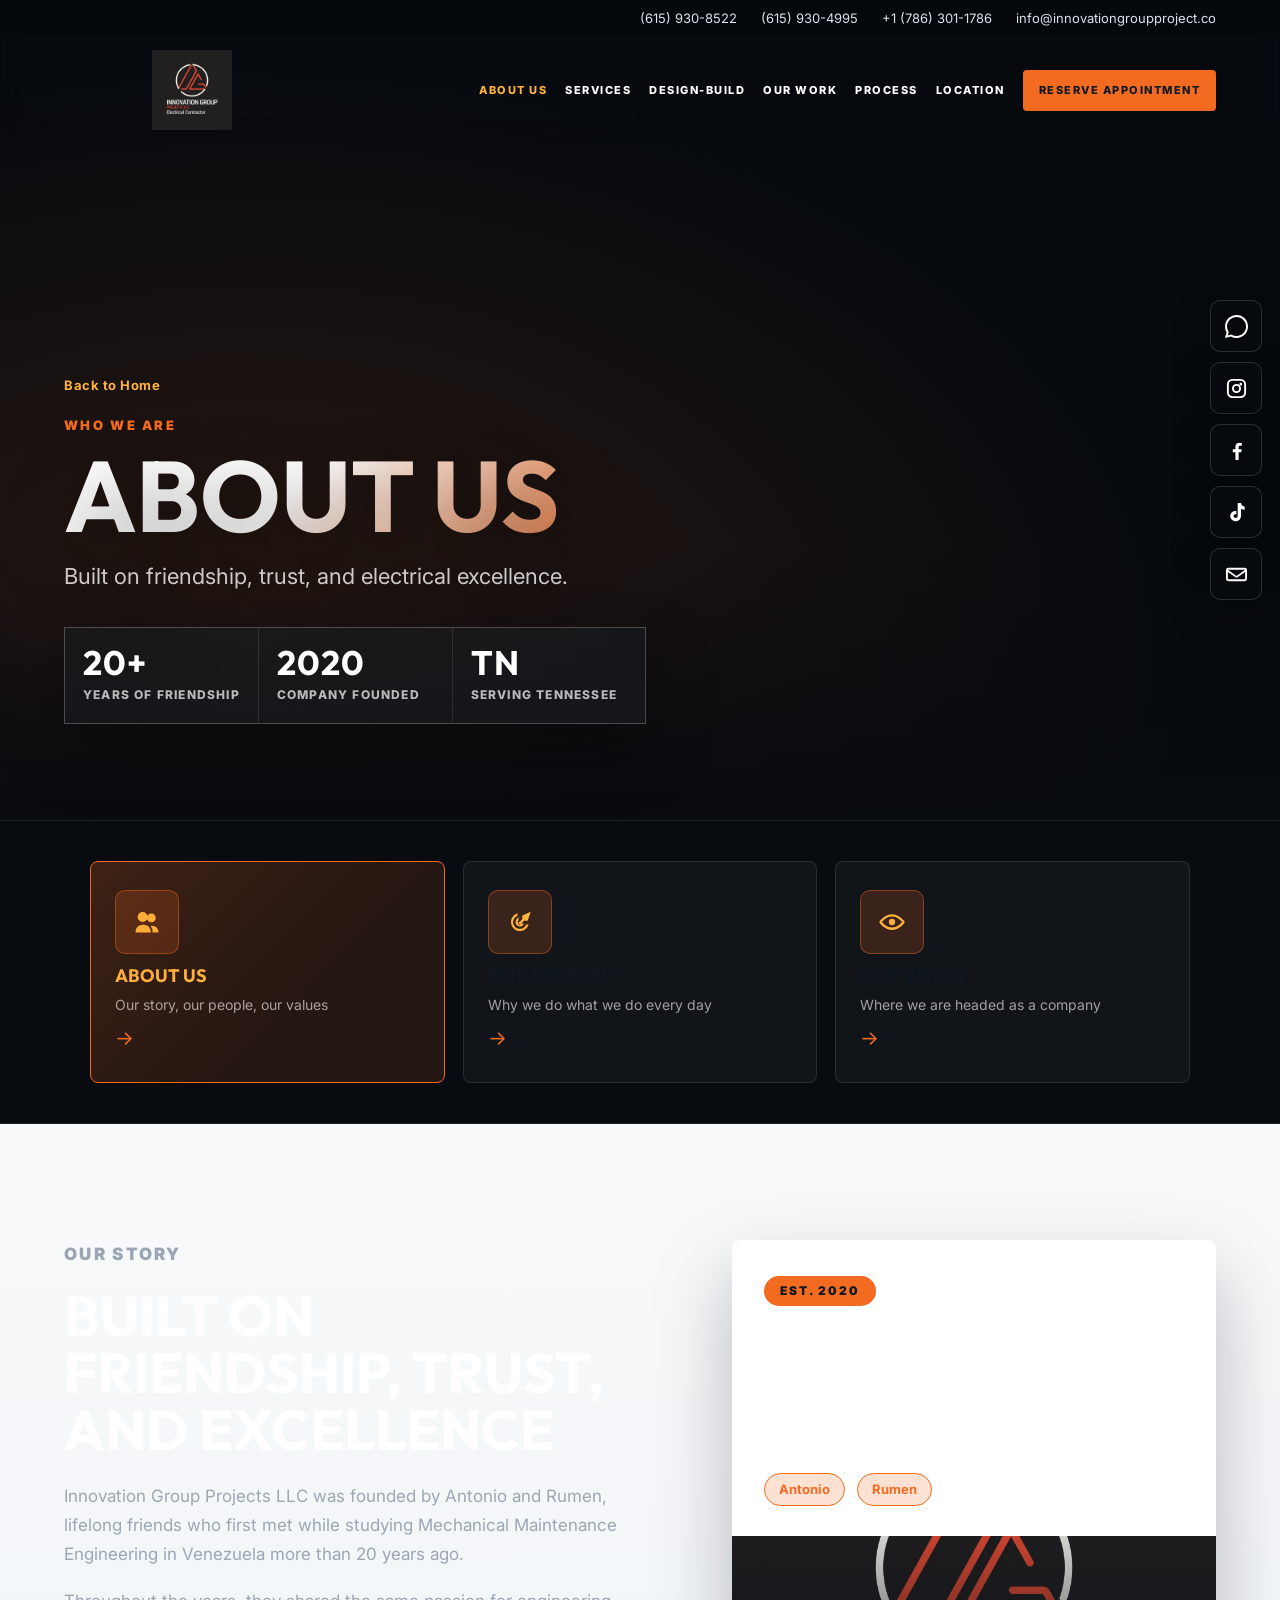
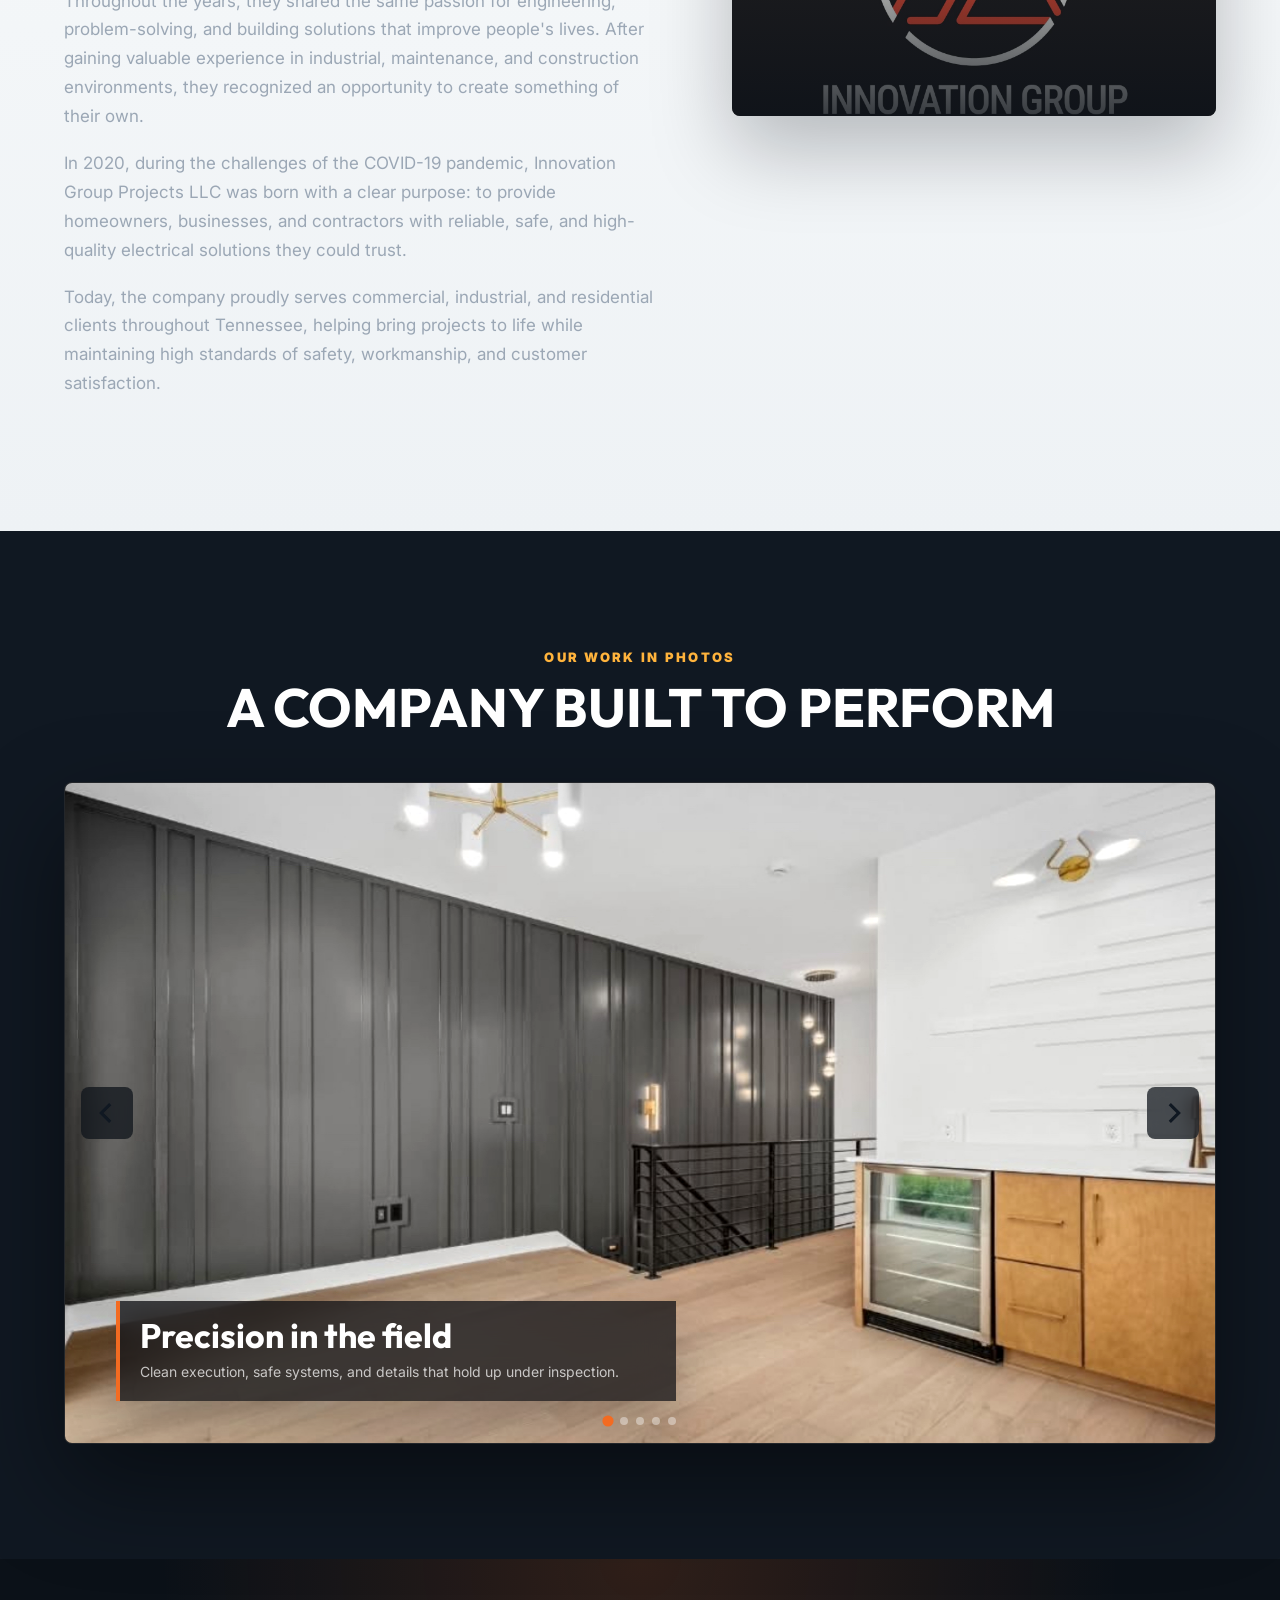
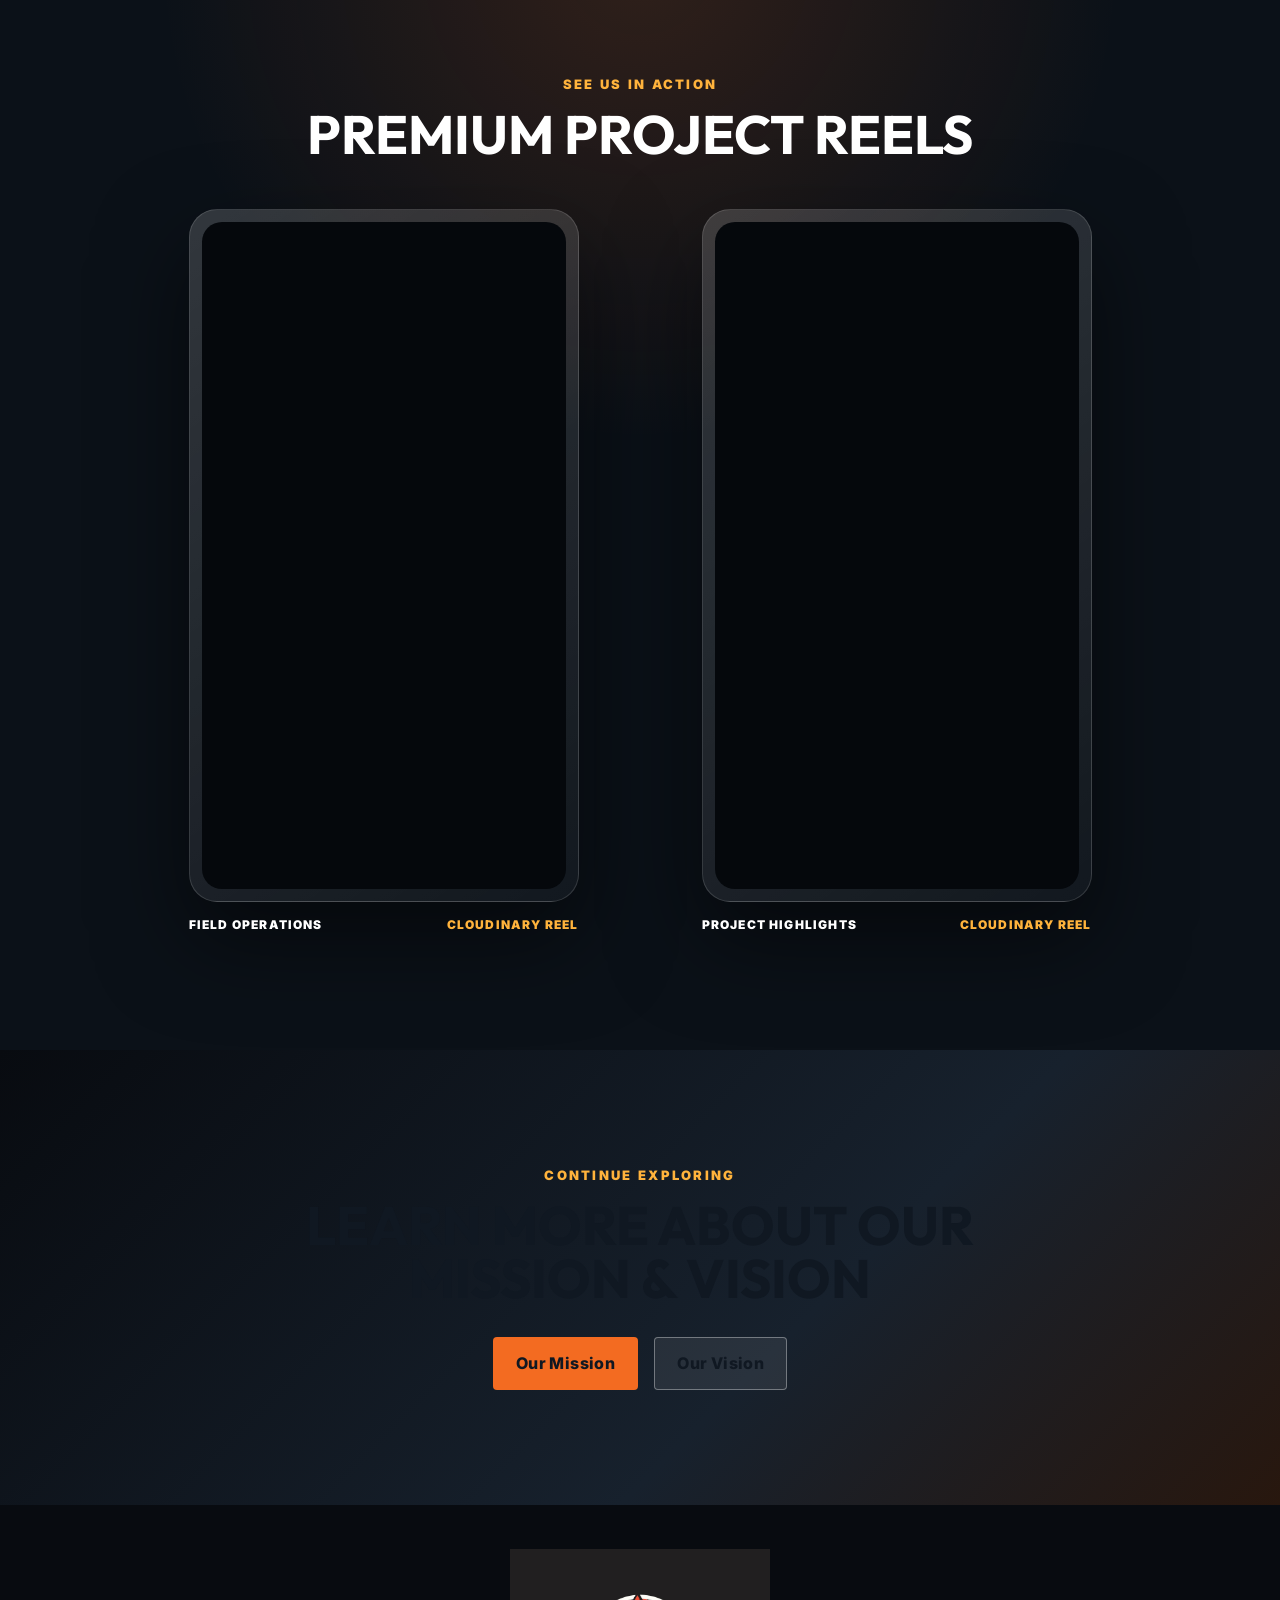
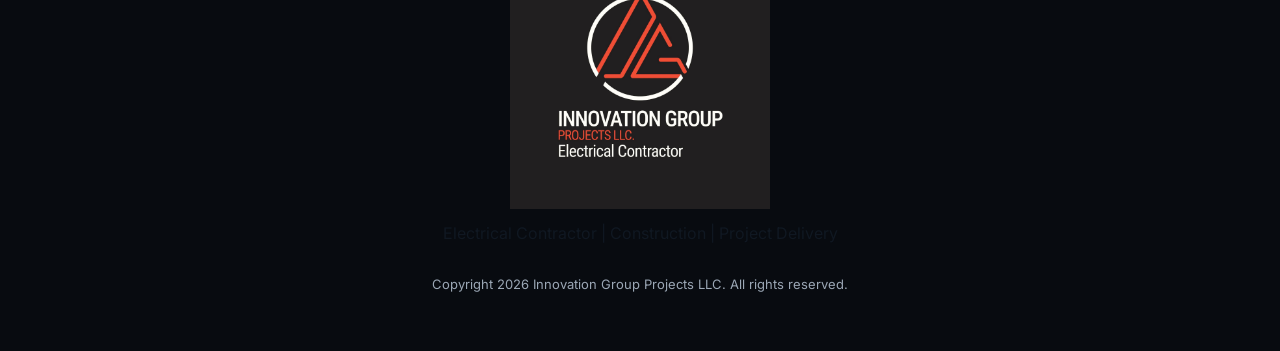
==== commit ec7064e1: "Separate nav logo from panel - add .nav-logo class, match footer logo size" ====
--- a/about.html
+++ b/about.html
@@ -1,4 +1,4 @@
-<!DOCTYPE html>
+﻿<!DOCTYPE html>
 <html lang="en">
 <head>
   <meta charset="UTF-8">
@@ -13,7 +13,7 @@
   <link href="https://fonts.googleapis.com/css2?family=Inter:wght@300;400;600;700;900&family=Outfit:wght@400;600;700;900&display=swap" rel="stylesheet">
 </head>
 <body class="detail-page">
-<header class="site-header" data-header=""><div class="topline"><a href="tel:6159308522">(615) 930-8522</a><a href="tel:6159304995">(615) 930-4995</a><a href="tel:17863011786">+1 (786) 301-1786</a><a href="mailto:info@innovationgroupproject.co">info@innovationgroupproject.co</a></div><nav class="nav" aria-label="Primary navigation"><a class="brand" href="index.html" aria-label="Innovation Group Projects home"><img src="innovation-logo-new.jpg" alt="Innovation Group Projects LLC" onerror="this.src='innovation-logo.svg'"></a><button class="menu-toggle" type="button" aria-label="Open navigation" aria-expanded="false" data-menu-toggle=""><span></span><span></span><span></span></button><div class="nav-links" data-nav-links=""><a href="about.html">About Us</a><a href="index.html#services">Services</a><a href="index.html#build">Design-Build</a><a href="index.html#work">Our Work</a><a href="index.html#process">Process</a><a href="index.html#location">Location</a><a href="index.html#contact" class="nav-cta">Reserve Appointment</a></div></nav></header>
+<header class="site-header" data-header=""><div class="topline"><a href="tel:6159308522">(615) 930-8522</a><a href="tel:6159304995">(615) 930-4995</a><a href="tel:17863011786">+1 (786) 301-1786</a><a href="mailto:info@innovationgroupproject.co">info@innovationgroupproject.co</a></div><nav class="nav" aria-label="Primary navigation"><a class="brand" href="index.html" aria-label="Innovation Group Projects home"><img class="nav-logo" src="innovation-logo-new.jpg" alt="Innovation Group Projects LLC" onerror="this.src='innovation-logo.svg'"></a><button class="menu-toggle" type="button" aria-label="Open navigation" aria-expanded="false" data-menu-toggle=""><span></span><span></span><span></span></button><div class="nav-links" data-nav-links=""><a href="about.html">About Us</a><a href="index.html#services">Services</a><a href="index.html#build">Design-Build</a><a href="index.html#work">Our Work</a><a href="index.html#process">Process</a><a href="index.html#location">Location</a><a href="index.html#contact" class="nav-cta">Reserve Appointment</a></div></nav></header>
 <main><section class="detail-hero about-hero has-video"><div class="about-hero-video-wrap"><video src="video2.mp4" autoplay muted loop playsinline aria-hidden="true"></video></div><div class="detail-hero-overlay"></div><div class="detail-hero-content"><a href="index.html" class="back-link">Back to Home</a><p class="eyebrow">Who We Are</p><h1>About Us</h1><p class="detail-hero-sub">Built on friendship, trust, and electrical excellence.</p><div class="premium-hero-stats"><span><strong>20+</strong>Years of friendship</span><span><strong>2020</strong>Company founded</span><span><strong>TN</strong>Serving Tennessee</span></div></div></section><section class="about-cards-section"><div class="about-cards-wrapper">
 <a href="about.html" class="about-card active-card"><div class="about-card-icon"><svg class="aic-svg" viewBox="0 0 24 24" aria-hidden="true"><path d="M8.25 12a4.25 4.25 0 1 1 0-8.5 4.25 4.25 0 0 1 0 8.5Zm7.5.25a3.75 3.75 0 1 1 0-7.5 3.75 3.75 0 0 1 0 7.5ZM2.25 21v-.7c0-3.35 2.72-6.05 6.08-6.05h.84c3.36 0 6.08 2.7 6.08 6.05v.7h-13Zm14.55 0v-.7a7.82 7.82 0 0 0-1.63-4.78 5.36 5.36 0 0 1 1.12-.12h.62c2.68 0 4.84 2.16 4.84 4.82V21H16.8Z"/></svg></div><h3>About Us</h3><p>Our story, our people, our values</p><span class="card-arrow">-&gt;</span></a>
 <a href="mission.html" class="about-card "><div class="about-card-icon"><svg class="aic-svg" viewBox="0 0 24 24" aria-hidden="true"><path d="M21.2 3.2 18.55 11h-3.1l-3.82 3.82-1.45-1.45L14 9.55v-3.1l7.2-3.25ZM12 4.25a7.75 7.75 0 1 0 7.44 9.93h-2.2A5.75 5.75 0 1 1 9.82 6.76v-2.2A7.72 7.72 0 0 0 12 4.25Zm0 4a3.75 3.75 0 1 0 3.5 5.08h-2.32A1.75 1.75 0 1 1 10.67 10.8V8.5A3.8 3.8 0 0 0 12 8.25Z"/></svg></div><h3>Our Mission</h3><p>Why we do what we do every day</p><span class="card-arrow">-&gt;</span></a>
--- a/styles.css
+++ b/styles.css
@@ -41,7 +41,7 @@
   position: fixed;
   inset: 0 0 auto;
   z-index: 50;
-  color: var(--white);
+  color: var(--ink);
   transition: background 180ms ease, box-shadow 180ms ease;
 }
 
@@ -74,19 +74,24 @@
 }
 
 .brand img {
-  width: auto;
-  max-width: clamp(150px, 18vw, 240px);
-  max-height: 92px;
+  display: block;
+}
+
+.nav-logo {
+  width: clamp(160px, 20vw, 280px);
   height: auto;
+  max-height: 80px;
+  object-fit: contain;
+  display: block;
 }
 
 .nav-links {
   display: flex;
   align-items: center;
   gap: 18px;
-  font-size: 13px;
+  font-size: 11px;
   font-weight: 800;
-  letter-spacing: 1.2px;
+  letter-spacing: 1.5px;
   text-transform: uppercase;
 }
 
@@ -180,7 +185,7 @@
 
 h1 {
   margin-bottom: 24px;
-  font-size: clamp(48px, 7vw, 92px);
+  font-size: clamp(36px, 5.5vw, 72px);
   line-height: 0.92;
   letter-spacing: 0;
 }
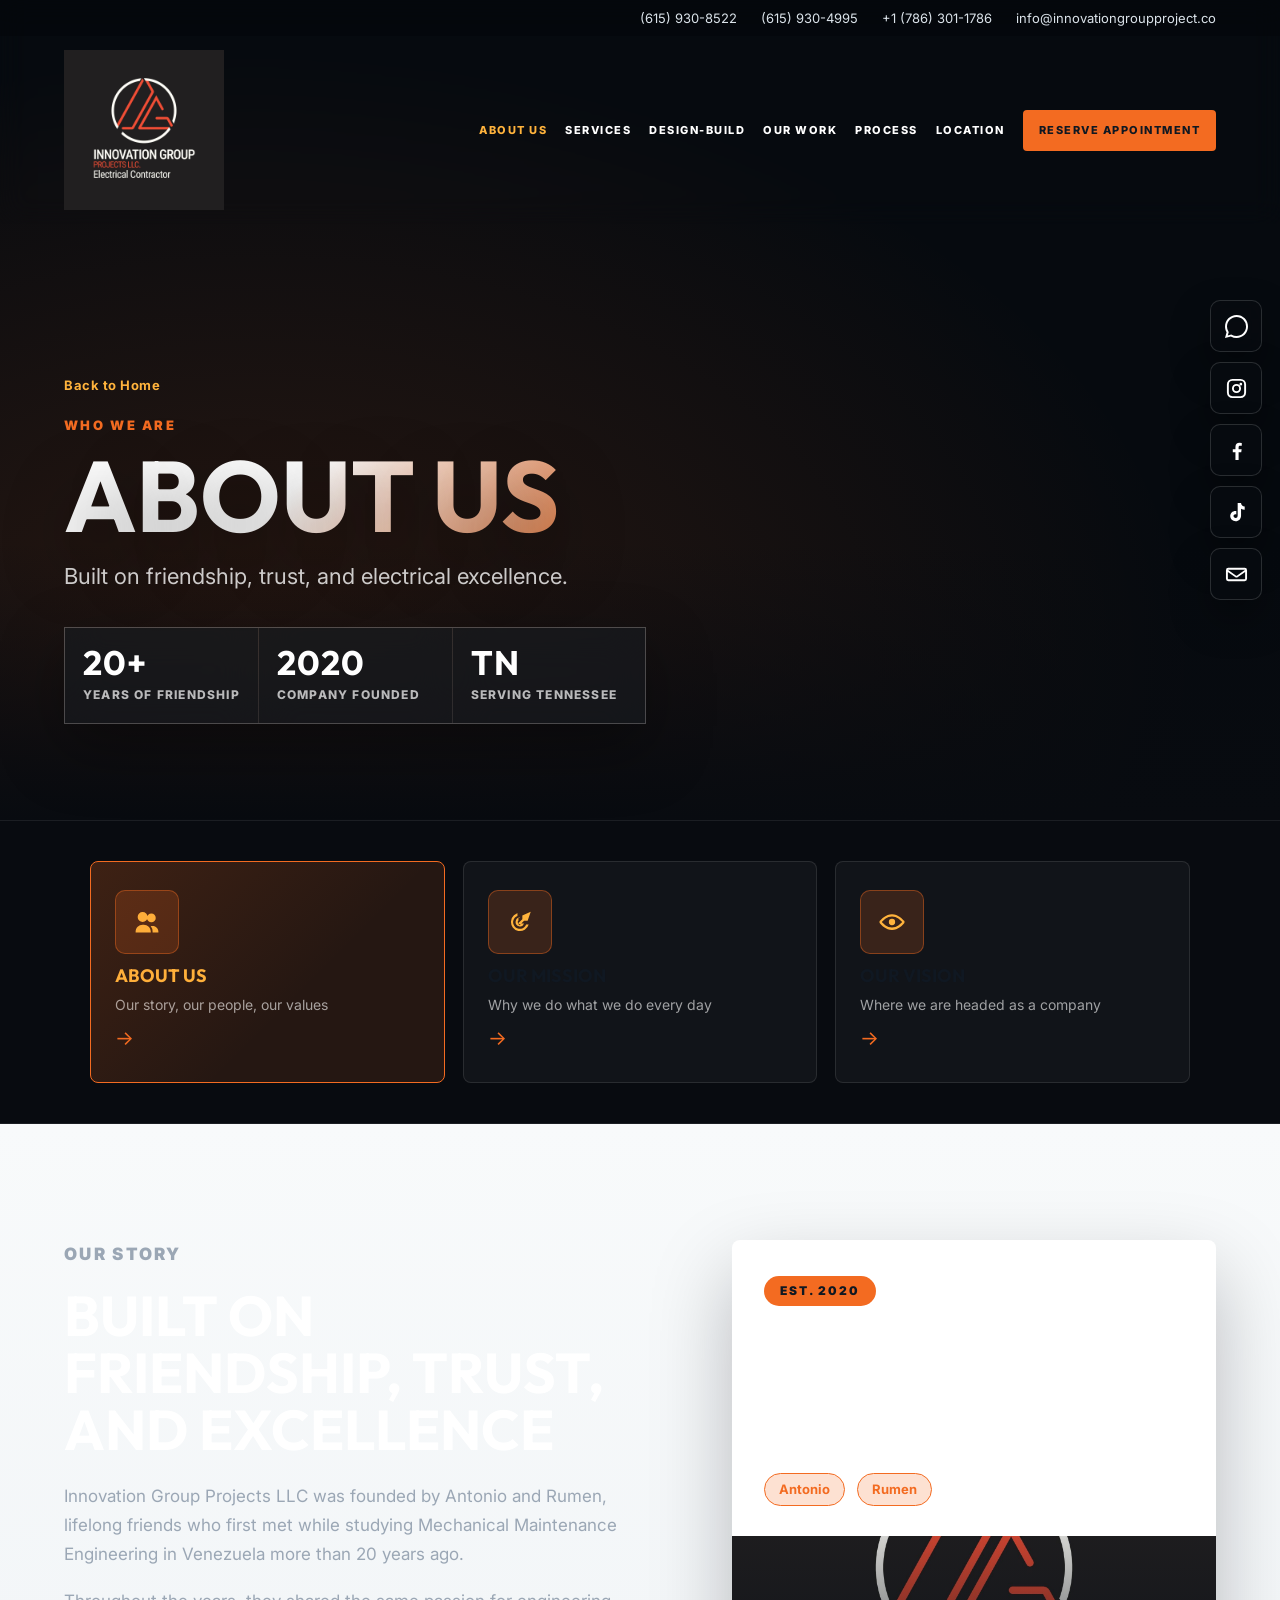
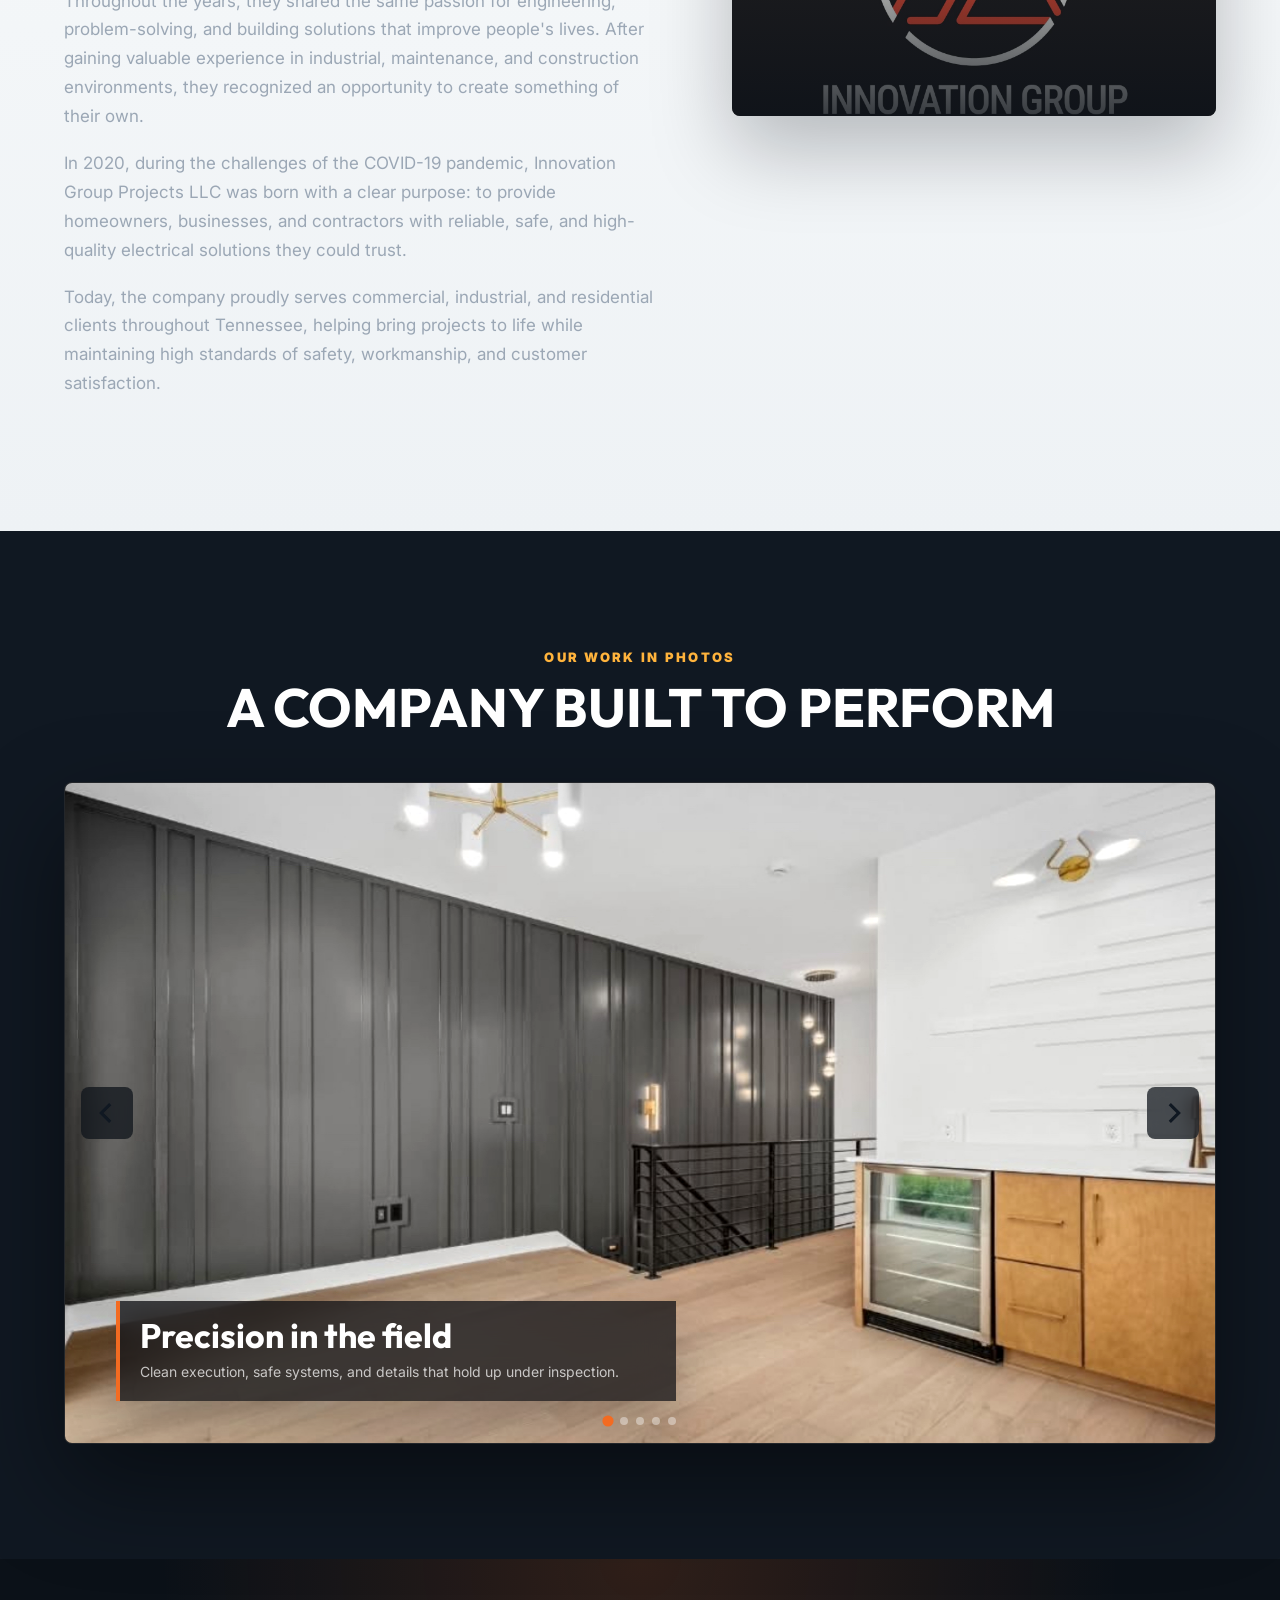
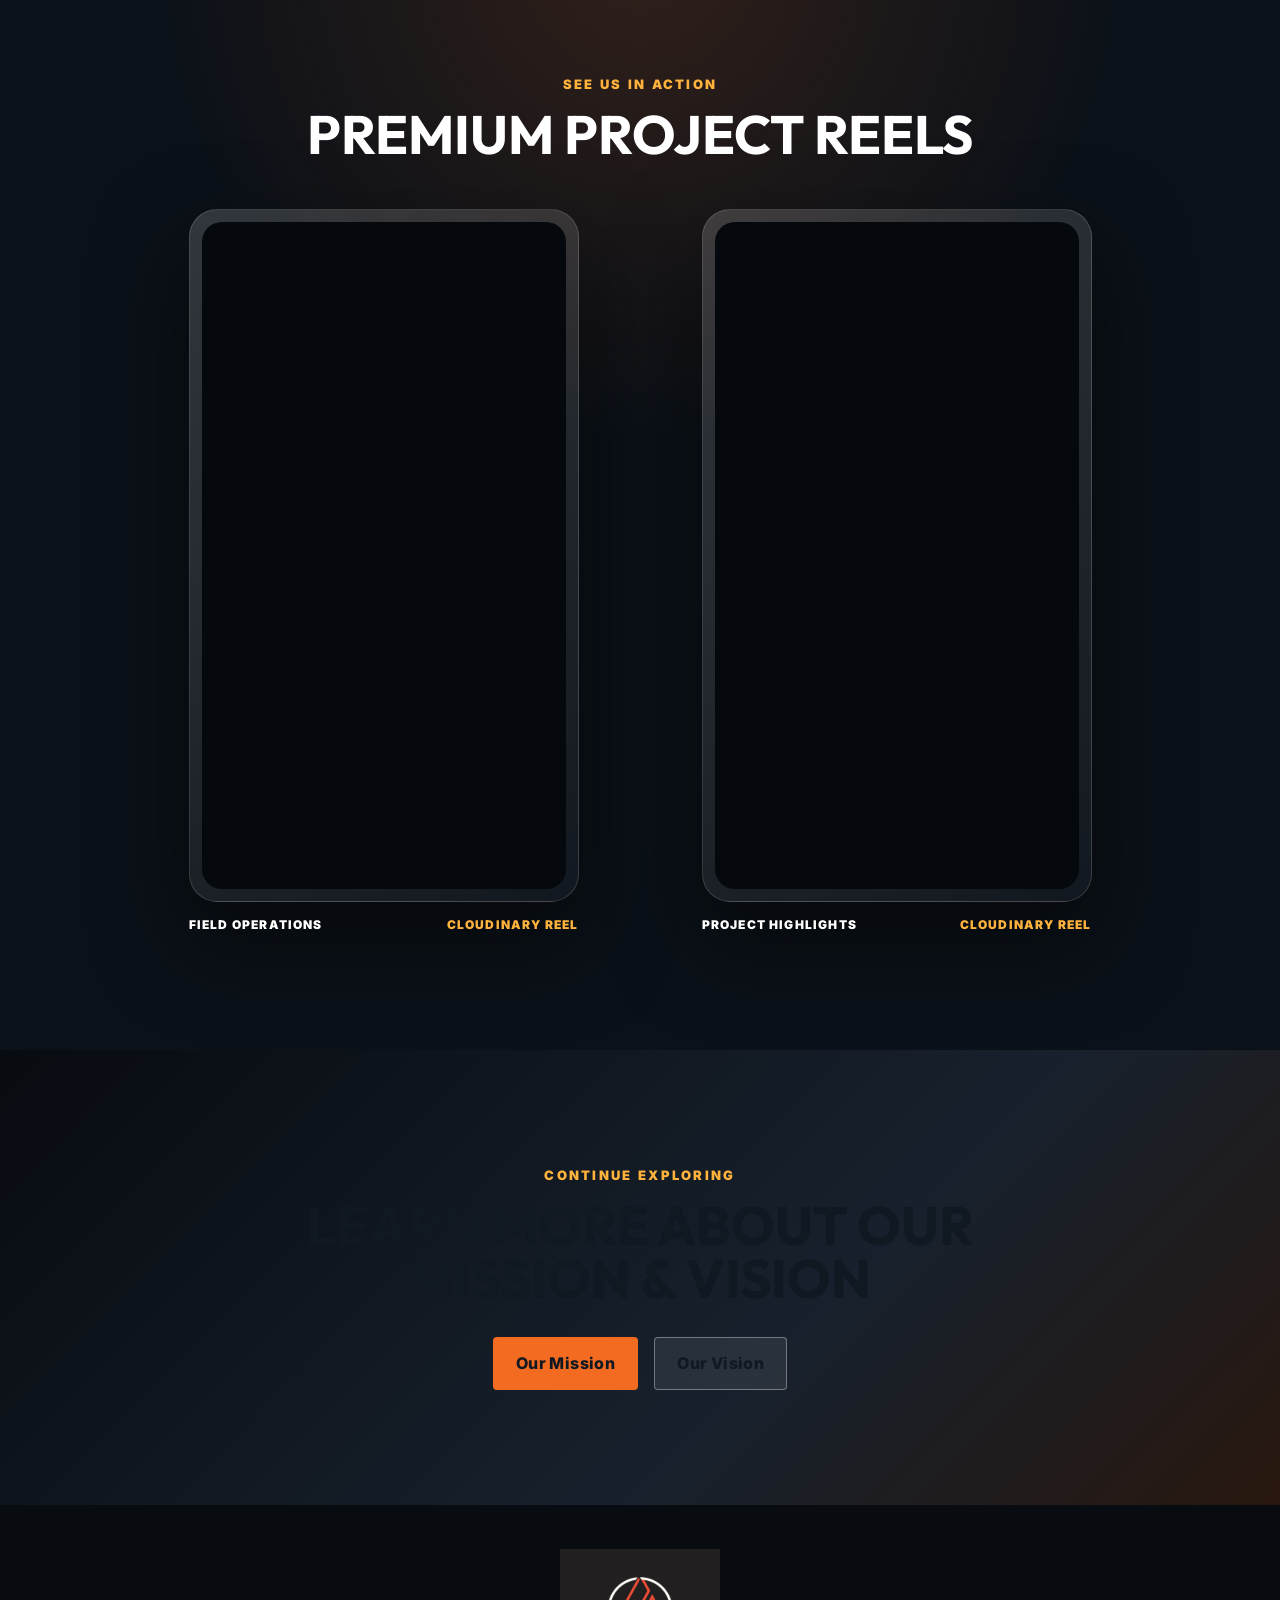
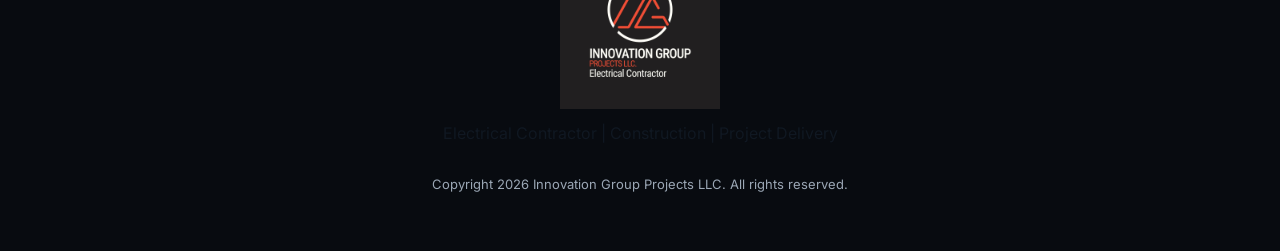
==== commit 5662919f: "Standardize all logo sizes to 160px — .site-logo class, remove all inline styles" ====
--- a/about.html
+++ b/about.html
@@ -29,4 +29,4 @@
   <a class="social-link social-facebook" href="https://www.instagram.com/inngroupprojectsllc?igsh=aWY5ZjM4aHNkbzIw" target="_blank" rel="noopener" aria-label="Facebook"><svg viewBox="0 0 24 24" aria-hidden="true"><path d="M14.2 22v-8.2h2.75l.42-3.2H14.2V8.55c0-.93.26-1.56 1.6-1.56h1.7V4.12A22.8 22.8 0 0 0 15.02 4c-2.45 0-4.12 1.5-4.12 4.24v2.36H8.12v3.2h2.78V22h3.3Z"/></svg></a>
   <a class="social-link social-tiktok" href="https://www.tiktok.com/@innovationgroupprojects" target="_blank" rel="noopener" aria-label="TikTok"><svg viewBox="0 0 24 24" aria-hidden="true"><path d="M16.7 2c.35 2.3 1.64 3.67 3.85 3.82v3.42a7.52 7.52 0 0 1-3.8-1.11v6.95c0 3.52-2.29 6.05-5.65 6.05-3.09 0-5.65-2.35-5.65-5.35 0-3.34 2.93-5.9 6.35-5.28v3.54c-1.6-.5-2.9.37-2.9 1.69 0 1.14.96 2.01 2.13 2.01 1.36 0 2.2-.82 2.2-2.61V2h3.47Z"/></svg></a>
   <a class="social-link social-email" href="mailto:info@innovationgroupproject.co" aria-label="Email"><svg viewBox="0 0 24 24" aria-hidden="true"><path d="M3.5 5h17A2.5 2.5 0 0 1 23 7.5v9A2.5 2.5 0 0 1 20.5 19h-17A2.5 2.5 0 0 1 1 16.5v-9A2.5 2.5 0 0 1 3.5 5Zm0 2c-.18 0-.35.05-.5.14l8.65 6.1c.21.15.49.15.7 0L21 7.14A1 1 0 0 0 20.5 7h-17Zm17 10a.5.5 0 0 0 .5-.5V9.38l-7.5 5.29a2.6 2.6 0 0 1-3 0L3 9.38v7.12c0 .28.22.5.5.5h17Z"/></svg></a>
-</div><footer class="footer"><img src="innovation-logo-new.jpg" alt="Innovation Group Projects LLC" onerror="this.src='innovation-logo.svg'"><p>Electrical Contractor | Construction | Project Delivery</p><p class="fine">Copyright 2026 Innovation Group Projects LLC. All rights reserved.</p></footer><script src="script.js"></script><script src="about-script.js"></script></body></html>+</div><footer class="footer"><img class="site-logo" src="innovation-logo-new.jpg" alt="Innovation Group Projects LLC" onerror="this.src='innovation-logo.svg'"><p>Electrical Contractor | Construction | Project Delivery</p><p class="fine">Copyright 2026 Innovation Group Projects LLC. All rights reserved.</p></footer><script src="script.js"></script><script src="about-script.js"></script></body></html>
--- a/styles.css
+++ b/styles.css
@@ -77,10 +77,11 @@
   display: block;
 }
 
+/* ── Tamaño estándar del logo en toda la web ── */
+.site-logo,
 .nav-logo {
-  width: clamp(160px, 20vw, 280px);
+  width: 160px;
   height: auto;
-  max-height: 80px;
   object-fit: contain;
   display: block;
 }
@@ -755,7 +756,9 @@
 }
 
 .footer img {
-  width: min(260px, 72vw);
+  width: 160px;
+  height: auto;
+  object-fit: contain;
 }
 
 .fine {
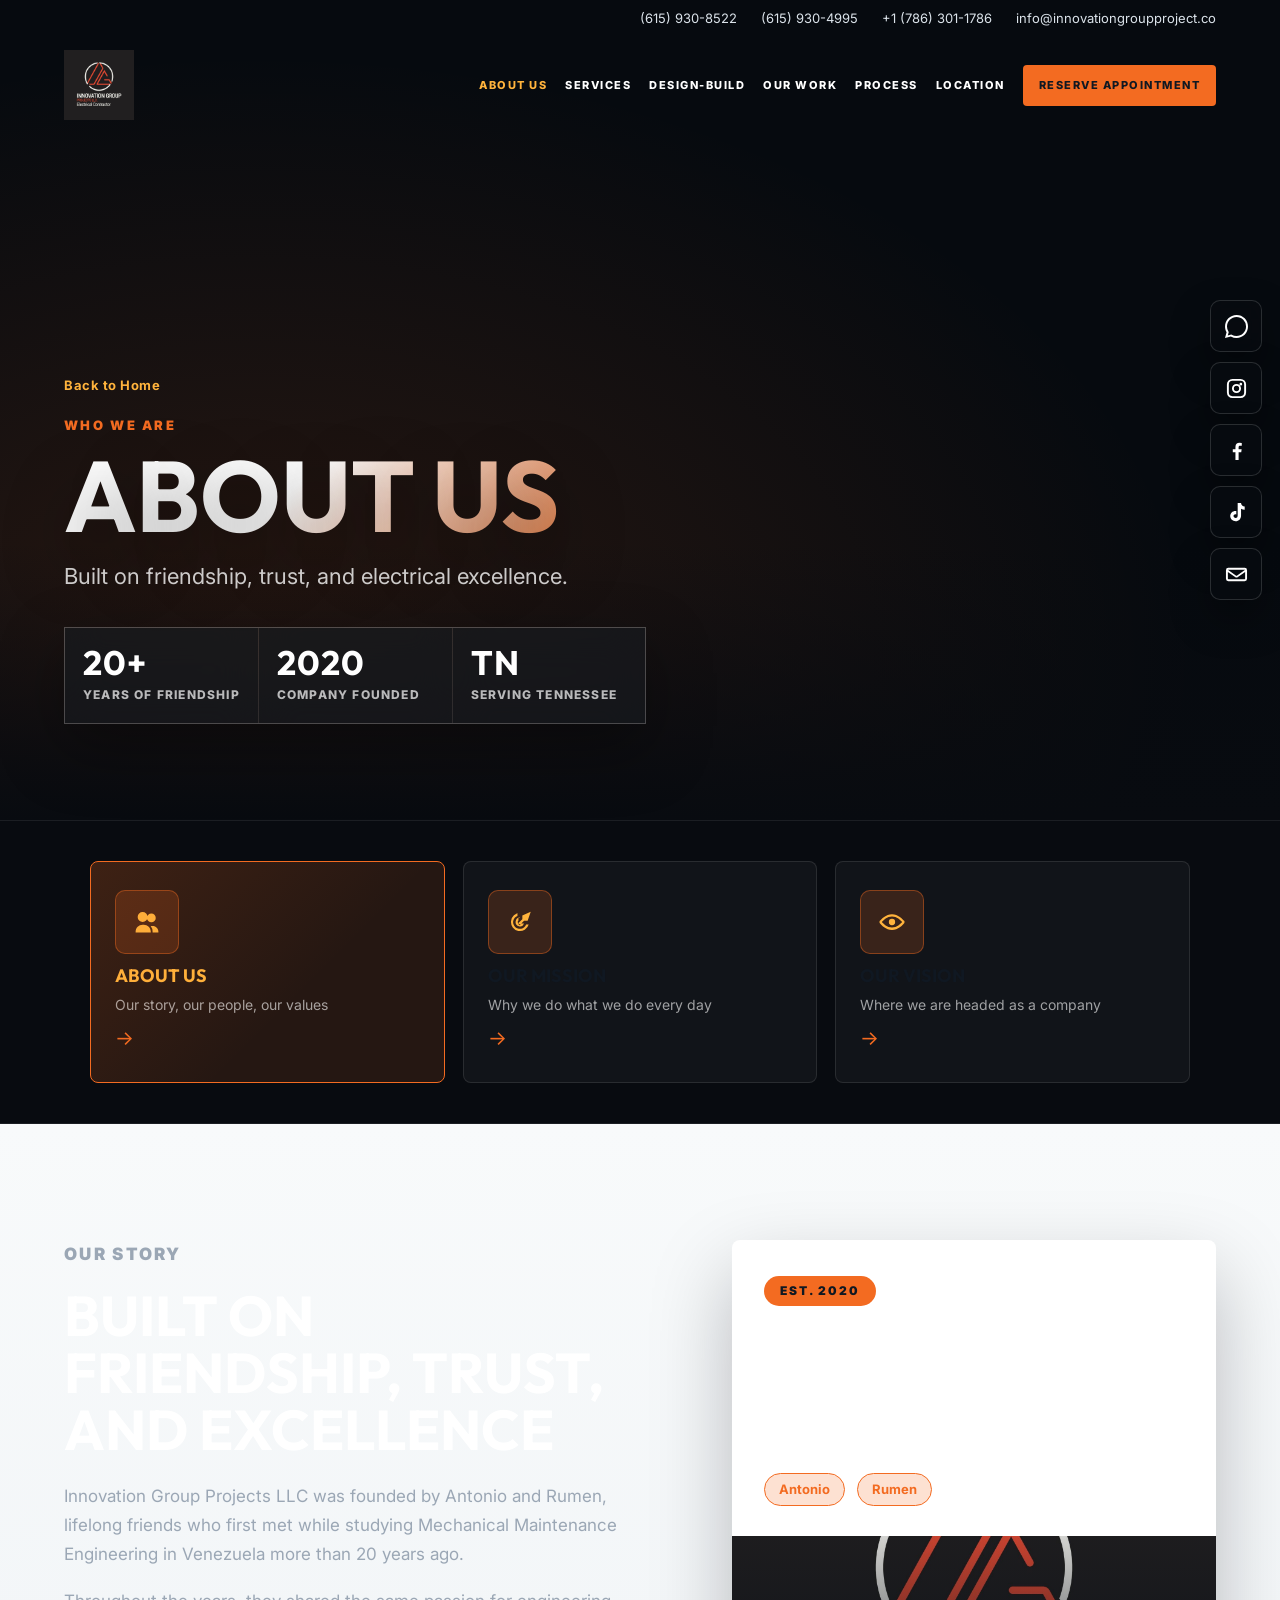
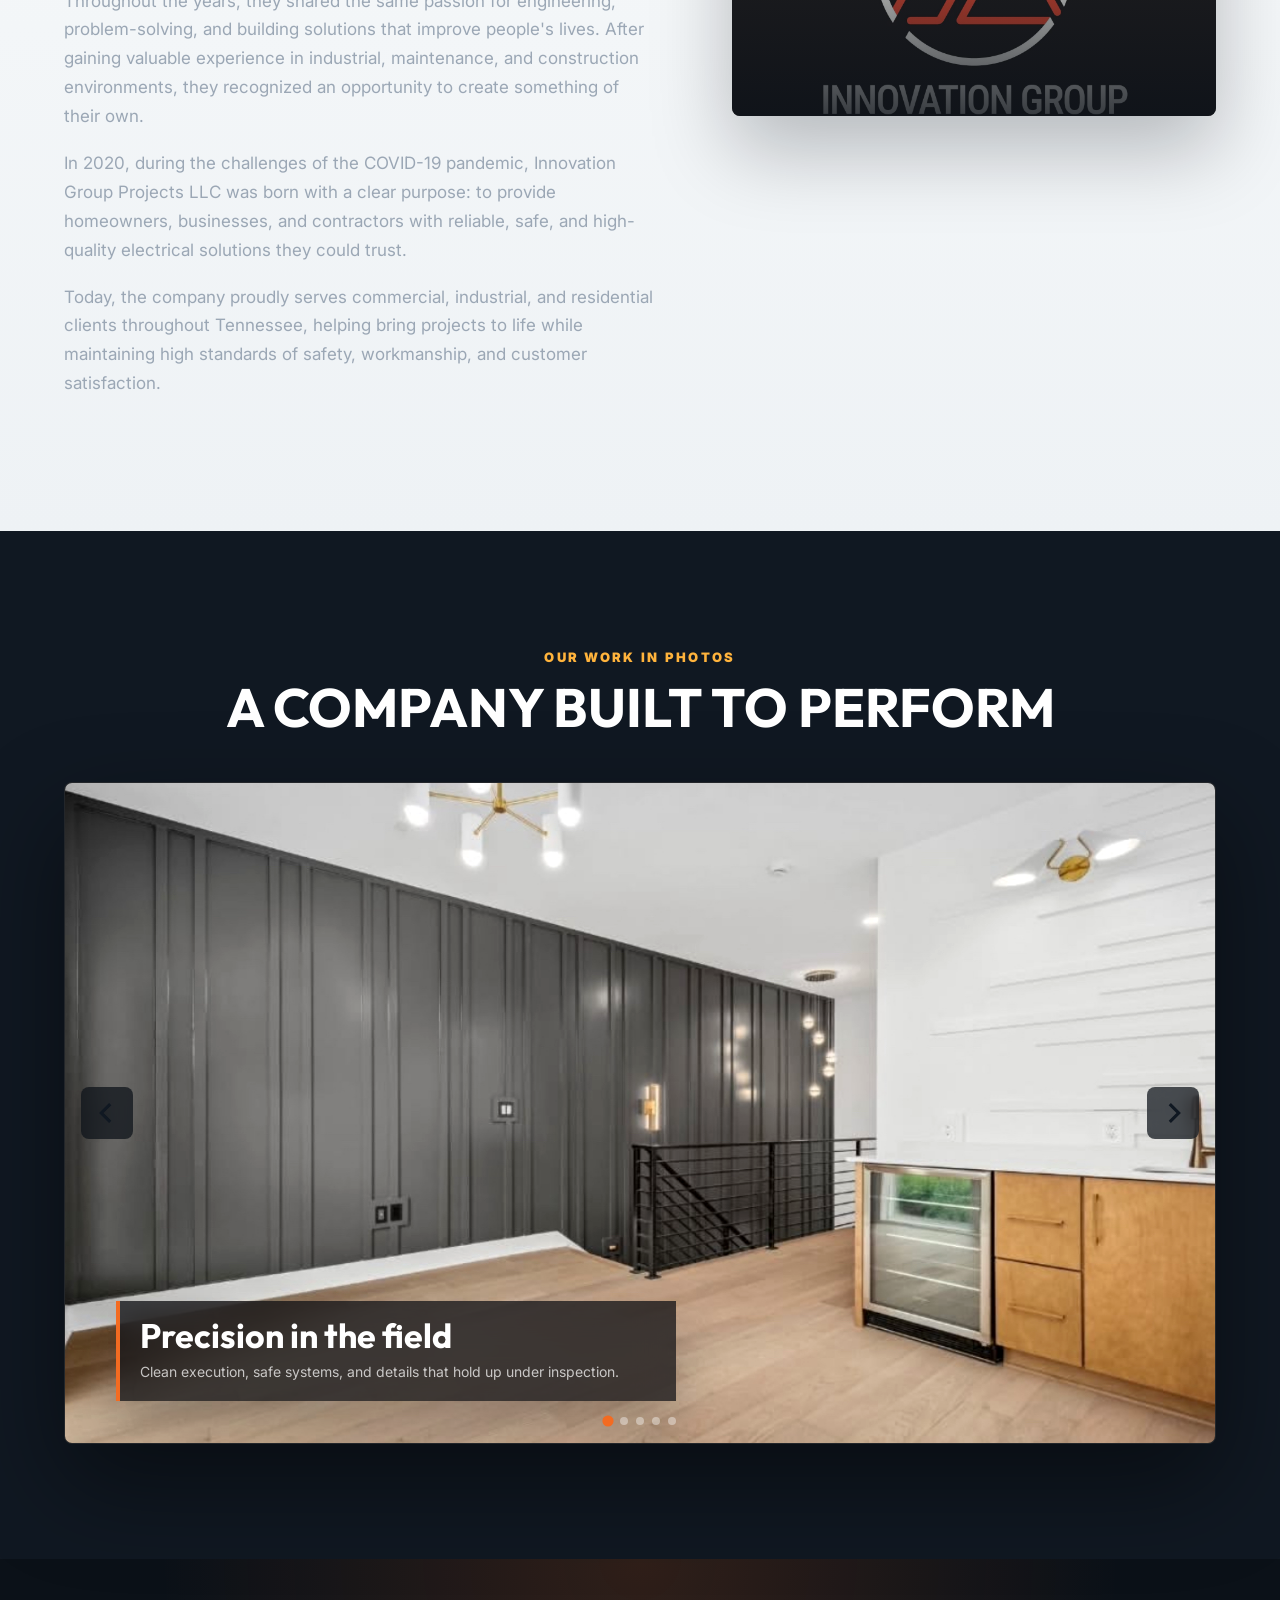
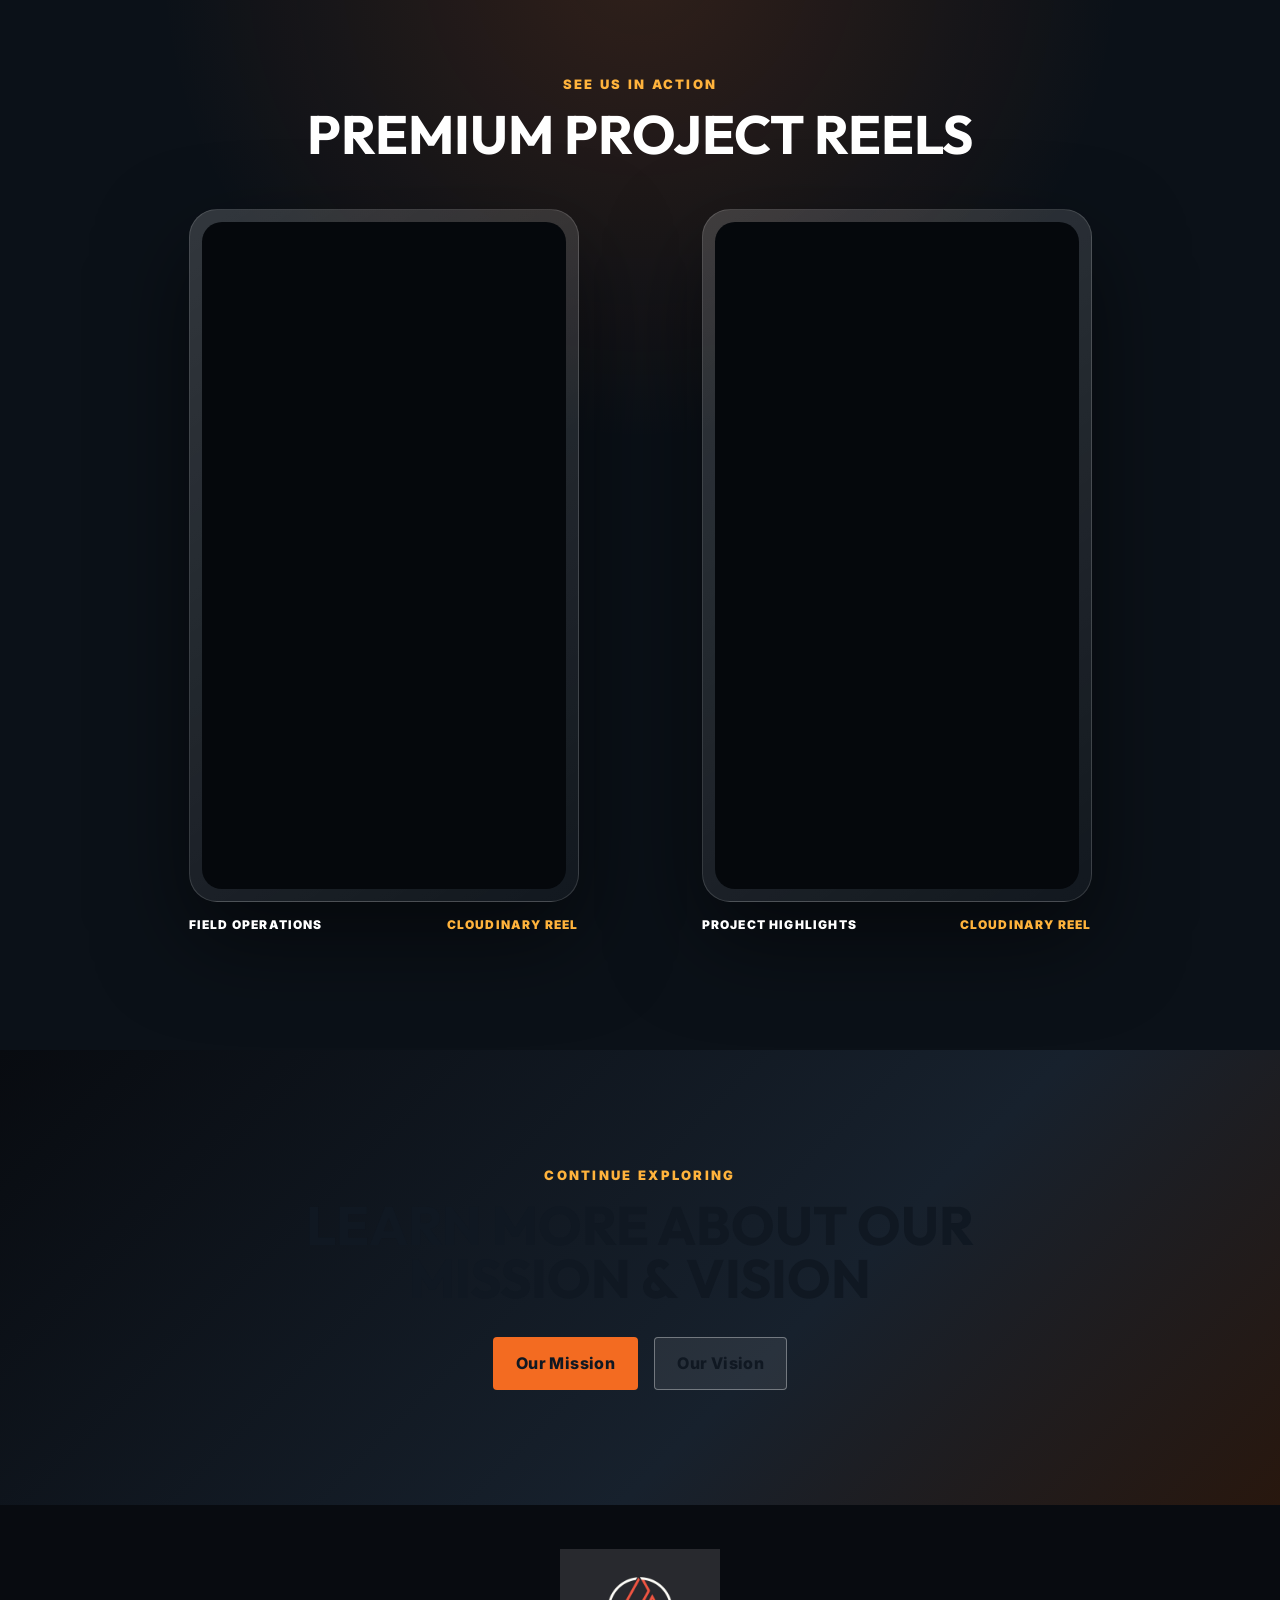
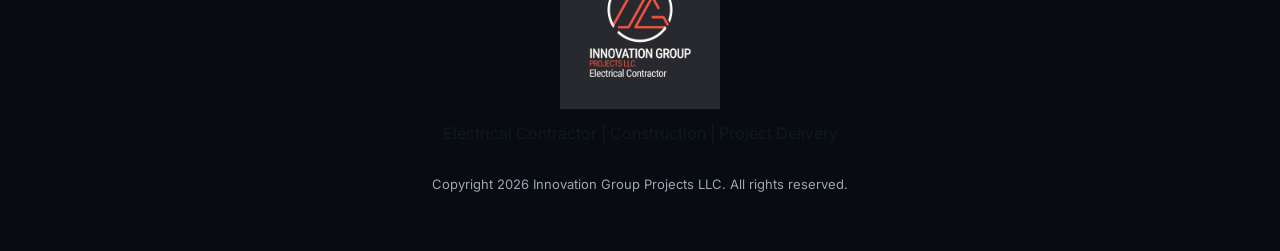
==== commit 656bd439: "Fix navbar logo classes on all pages to use .nav-logo; add mix-blend-mode to .site-logo for footer" ====
--- a/about.html
+++ b/about.html
@@ -1,4 +1,4 @@
-﻿<!DOCTYPE html>
+<!DOCTYPE html>
 <html lang="en">
 <head>
   <meta charset="UTF-8">
--- a/styles.css
+++ b/styles.css
@@ -42,13 +42,17 @@
   inset: 0 0 auto;
   z-index: 50;
   color: var(--ink);
-  transition: background 180ms ease, box-shadow 180ms ease;
-}
-
+  /* Sin fondo en ningún estado — solo logo y letras visibles */
+  background: transparent !important;
+  box-shadow: none !important;
+  backdrop-filter: none !important;
+}
+
+/* Fondo al hacer scroll eliminado — header siempre transparente */
 .site-header.is-scrolled {
-  background: rgba(12, 17, 24, 0.94);
-  box-shadow: 0 12px 30px rgba(0, 0, 0, 0.22);
-  backdrop-filter: blur(14px);
+  background: transparent;
+  box-shadow: none;
+  backdrop-filter: none;
 }
 
 .topline {
@@ -56,7 +60,7 @@
   justify-content: flex-end;
   gap: 24px;
   padding: 8px clamp(18px, 5vw, 72px);
-  background: rgba(5, 8, 12, 0.72);
+  background: transparent;
   font-size: 13px;
   color: #dbe3ea;
 }
@@ -73,17 +77,30 @@
   padding: 14px clamp(18px, 5vw, 72px);
 }
 
-.brand img {
+/* ── Logo del navbar: COMPLETAMENTE SEPARADO del panel ── */
+/* La franja negra siempre mide lo mismo porque height está fijo.  */
+/* Para hacer el logo más grande: sube solo el valor de "width".   */
+/* El nav NO se estira porque height: 70px es inamovible.          */
+.brand {
+  flex-shrink: 0;
+}
+
+.nav-logo {
+  width: 160px;    /* ← SOLO cambia este número para agrandar/achicar el logo */
+  height: 70px;    /* ← FIJO — controla el alto de la franja. No tocar.       */
+  object-fit: contain;
+  object-position: left center;
   display: block;
-}
-
-/* ── Tamaño estándar del logo en toda la web ── */
-.site-logo,
-.nav-logo {
+  mix-blend-mode: screen; /* elimina el fondo negro de la imagen JPG */
+}
+
+/* ── Logo estándar en el resto del sitio (footer, páginas internas) ── */
+.site-logo {
   width: 160px;
   height: auto;
   object-fit: contain;
   display: block;
+  mix-blend-mode: screen; /* elimina el fondo negro de la imagen JPG también en footer y otras páginas */
 }
 
 .nav-links {
@@ -781,15 +798,19 @@
   0% {
     transform: scale(1.02) translate3d(-1.2%, -0.8%, 0);
   }
+
   100% {
     transform: scale(1.12) translate3d(1.8%, 1%, 0);
   }
 }
 
 @keyframes ai-float {
-  0%, 100% {
+
+  0%,
+  100% {
     transform: translate3d(0, 0, 0) scale(1);
   }
+
   50% {
     transform: translate3d(0, -14px, 0) scale(1.015);
   }
@@ -799,21 +820,27 @@
   0% {
     transform: scale(1.01) translate3d(-0.5%, 0, 0);
   }
+
   100% {
     transform: scale(1.08) translate3d(0.9%, -0.7%, 0);
   }
 }
 
 @keyframes light-scan {
-  0%, 35% {
+
+  0%,
+  35% {
     transform: translateX(-120%);
   }
-  72%, 100% {
+
+  72%,
+  100% {
     transform: translateX(120%);
   }
 }
 
 @media (max-width: 1100px) {
+
   .service-grid,
   .process-grid {
     grid-template-columns: repeat(2, 1fr);
@@ -934,6 +961,7 @@
 }
 
 @media (prefers-reduced-motion: reduce) {
+
   *,
   *::before,
   *::after {
@@ -951,7 +979,10 @@
   font-family: 'Inter', Arial, Helvetica, sans-serif;
 }
 
-h1, h2, h3, h4 {
+h1,
+h2,
+h3,
+h4 {
   font-family: 'Outfit', Arial, Helvetica, sans-serif;
 }
 
@@ -985,8 +1016,8 @@
   gap: 16px;
   padding: 36px 30px;
   border-radius: 16px;
-  background: rgba(255,255,255,0.04);
-  border: 1px solid rgba(255,255,255,0.1);
+  background: rgba(255, 255, 255, 0.04);
+  border: 1px solid rgba(255, 255, 255, 0.1);
   color: var(--white);
   text-decoration: none;
   position: relative;
@@ -998,16 +1029,16 @@
   content: '';
   position: absolute;
   inset: 0;
-  background: linear-gradient(135deg, rgba(243,107,33,0.1) 0%, transparent 65%);
+  background: linear-gradient(135deg, rgba(243, 107, 33, 0.1) 0%, transparent 65%);
   opacity: 0;
   transition: opacity 280ms ease;
 }
 
 .about-index-card:hover {
   transform: translateY(-8px);
-  border-color: rgba(243,107,33,0.55);
-  background: rgba(255,255,255,0.07);
-  box-shadow: 0 24px 56px rgba(0,0,0,0.38);
+  border-color: rgba(243, 107, 33, 0.55);
+  background: rgba(255, 255, 255, 0.07);
+  box-shadow: 0 24px 56px rgba(0, 0, 0, 0.38);
 }
 
 .about-index-card:hover::before {
@@ -1024,23 +1055,32 @@
   width: 56px;
   height: 56px;
   border-radius: 14px;
-  background: rgba(255,255,255,0.08);
-  border: 1px solid rgba(255,255,255,0.14);
+  background: rgba(255, 255, 255, 0.08);
+  border: 1px solid rgba(255, 255, 255, 0.14);
   display: flex;
   align-items: center;
   justify-content: center;
 }
 
-.aic-icon-wrap--orange { background: rgba(243,107,33,0.18); border-color: rgba(243,107,33,0.35); }
-.aic-icon-wrap--amber  { background: rgba(255,179,60,0.18);  border-color: rgba(255,179,60,0.35);  }
-
-.aic-icon { font-size: 26px; }
+.aic-icon-wrap--orange {
+  background: rgba(243, 107, 33, 0.18);
+  border-color: rgba(243, 107, 33, 0.35);
+}
+
+.aic-icon-wrap--amber {
+  background: rgba(255, 179, 60, 0.18);
+  border-color: rgba(255, 179, 60, 0.35);
+}
+
+.aic-icon {
+  font-size: 26px;
+}
 
 .aic-num {
   font-family: 'Outfit', sans-serif;
   font-size: 48px;
   font-weight: 900;
-  color: rgba(255,255,255,0.08);
+  color: rgba(255, 255, 255, 0.08);
   line-height: 1;
 }
 
@@ -1054,7 +1094,7 @@
 .about-index-card p {
   font-size: 15px;
   line-height: 1.65;
-  color: rgba(255,255,255,0.62);
+  color: rgba(255, 255, 255, 0.62);
   margin: 0;
   flex: 1;
 }
@@ -1087,17 +1127,22 @@
   gap: 0;
   max-width: 1200px;
   margin: 48px auto 0;
-  border-top: 1px solid rgba(255,255,255,0.1);
+  border-top: 1px solid rgba(255, 255, 255, 0.1);
   padding-top: 36px;
 }
 
 .trust-item {
   padding: 0 24px;
-  border-right: 1px solid rgba(255,255,255,0.1);
-}
-
-.trust-item:first-child { padding-left: 0; }
-.trust-item:last-child  { border-right: none; }
+  border-right: 1px solid rgba(255, 255, 255, 0.1);
+}
+
+.trust-item:first-child {
+  padding-left: 0;
+}
+
+.trust-item:last-child {
+  border-right: none;
+}
 
 .trust-item strong {
   display: block;
@@ -1111,7 +1156,7 @@
 
 .trust-item span {
   font-size: 14px;
-  color: rgba(255,255,255,0.55);
+  color: rgba(255, 255, 255, 0.55);
   line-height: 1.45;
 }
 
@@ -1119,11 +1164,16 @@
   .about-index-grid {
     grid-template-columns: 1fr;
   }
+
   .about-trust-bar {
     grid-template-columns: repeat(2, 1fr);
     gap: 24px;
   }
-  .trust-item { border-right: none; padding: 0; }
+
+  .trust-item {
+    border-right: none;
+    padding: 0;
+  }
 }
 
 @media (max-width: 600px) {
@@ -1169,11 +1219,25 @@
   fill: currentColor;
 }
 
-.social-whatsapp:hover { background: #25d366; }
-.social-instagram:hover { background: linear-gradient(135deg, #feda75, #fa7e1e, #d62976, #962fbf, #4f5bd5); }
-.social-facebook:hover { background: #1877f2; }
-.social-tiktok:hover { background: #05070a; }
-.social-email:hover { background: var(--orange); }
+.social-whatsapp:hover {
+  background: #25d366;
+}
+
+.social-instagram:hover {
+  background: linear-gradient(135deg, #feda75, #fa7e1e, #d62976, #962fbf, #4f5bd5);
+}
+
+.social-facebook:hover {
+  background: #1877f2;
+}
+
+.social-tiktok:hover {
+  background: #05070a;
+}
+
+.social-email:hover {
+  background: var(--orange);
+}
 
 .about-index-card {
   border-radius: 8px;
@@ -1319,8 +1383,13 @@
   place-items: center;
 }
 
-.home-carousel-prev { left: 18px; }
-.home-carousel-next { right: 18px; }
+.home-carousel-prev {
+  left: 18px;
+}
+
+.home-carousel-next {
+  right: 18px;
+}
 
 .carousel-arrow-icon {
   width: 28px;
@@ -1551,8 +1620,13 @@
   font-size: 0;
 }
 
-.cinematic-prev { left: 18px; }
-.cinematic-next { right: 18px; }
+.cinematic-prev {
+  left: 18px;
+}
+
+.cinematic-next {
+  right: 18px;
+}
 
 .cinematic-dots {
   position: absolute;
@@ -1610,6 +1684,7 @@
 }
 
 @media (max-width: 620px) {
+
   .home-carousel-slide,
   .cinematic-slide {
     height: 430px;
@@ -1833,7 +1908,8 @@
 â•â•â•â•â•â•â•â•â•â•â•â•â•â•â•â•â•â•â•â•â•â•â•â•â•â•â•â•â•â•â•â•â•â•â•â•â•â•â•â•â•â•â•â•â•â•â•â•â•â•â•â•â•â•â•â•â•â•â•â•â•â•â• */
 
 /* â”€â”€ Prevent horizontal overflow globally â”€â”€ */
-html, body {
+html,
+body {
   overflow-x: hidden;
   width: 100%;
 }
@@ -1843,6 +1919,7 @@
   .quick-contact--4col {
     grid-template-columns: repeat(2, 1fr);
   }
+
   .quick-contact a {
     padding: 16px 18px;
     font-size: 13px;
@@ -1853,6 +1930,7 @@
   .quick-contact--4col {
     grid-template-columns: 1fr 1fr;
   }
+
   .quick-contact a {
     padding: 14px 12px;
     font-size: 12px;
@@ -2099,8 +2177,8 @@
   align-items: center;
   gap: 12px;
   padding: 16px 18px;
-  background: rgba(255,255,255,0.06);
-  border: 1px solid rgba(255,255,255,0.12);
+  background: rgba(255, 255, 255, 0.06);
+  border: 1px solid rgba(255, 255, 255, 0.12);
   border-radius: 10px;
   color: var(--white);
   font-weight: 700;
@@ -2109,7 +2187,7 @@
 }
 
 .social-contact-card:hover {
-  background: rgba(255,255,255,0.12);
+  background: rgba(255, 255, 255, 0.12);
   border-color: var(--orange);
 }
 
@@ -2179,8 +2257,13 @@
     height: 40px;
   }
 
-  .cinematic-prev { left: 8px; }
-  .cinematic-next { right: 8px; }
+  .cinematic-prev {
+    left: 8px;
+  }
+
+  .cinematic-next {
+    right: 8px;
+  }
 }
 
 /* â”€â”€ Home carousel caption â”€â”€ */
@@ -2257,6 +2340,7 @@
 
 /* â”€â”€ Touch target minimum size (accessibility) â”€â”€ */
 @media (max-width: 900px) {
+
   .button,
   .nav-cta,
   .social-link,
@@ -2315,15 +2399,15 @@
   position: absolute;
   inset: 0;
   background:
-    linear-gradient(90deg, rgba(5,8,12,0.82) 0%, rgba(5,8,12,0.44) 52%, rgba(5,8,12,0.16) 100%),
-    linear-gradient(0deg,  rgba(5,8,12,0.68) 0%, rgba(5,8,12,0.04) 52%);
+    linear-gradient(90deg, rgba(5, 8, 12, 0.82) 0%, rgba(5, 8, 12, 0.44) 52%, rgba(5, 8, 12, 0.16) 100%),
+    linear-gradient(0deg, rgba(5, 8, 12, 0.68) 0%, rgba(5, 8, 12, 0.04) 52%);
   pointer-events: none;
   z-index: 1;
 }
 
 .scroll-video-overlay--subtle {
   background:
-    linear-gradient(0deg, rgba(5,8,12,0.78) 0%, rgba(5,8,12,0.22) 42%, rgba(5,8,12,0.10) 100%);
+    linear-gradient(0deg, rgba(5, 8, 12, 0.78) 0%, rgba(5, 8, 12, 0.22) 42%, rgba(5, 8, 12, 0.10) 100%);
 }
 
 /* â”€â”€ Text content layer â”€â”€â”€â”€â”€â”€â”€â”€â”€â”€â”€â”€â”€â”€â”€â”€â”€â”€â”€â”€â”€â”€â”€â”€â”€â”€â”€â”€â”€â”€â”€â”€â”€â”€â”€â”€â”€â”€ */
@@ -2342,8 +2426,15 @@
 }
 
 @keyframes svFadeIn {
-  from { opacity: 0; transform: translateY(20px); }
-  to   { opacity: 1; transform: translateY(0);    }
+  from {
+    opacity: 0;
+    transform: translateY(20px);
+  }
+
+  to {
+    opacity: 1;
+    transform: translateY(0);
+  }
 }
 
 /* â”€â”€ Hero info card â”€â”€â”€â”€â”€â”€â”€â”€â”€â”€â”€â”€â”€â”€â”€â”€â”€â”€â”€â”€â”€â”€â”€â”€â”€â”€â”€â”€â”€â”€â”€â”€â”€â”€â”€â”€â”€â”€â”€â”€â”€â”€ */
@@ -2358,7 +2449,7 @@
   background: rgba(10, 14, 20, 0.80);
   backdrop-filter: blur(14px);
   -webkit-backdrop-filter: blur(14px);
-  box-shadow: 0 8px 32px rgba(0,0,0,0.45);
+  box-shadow: 0 8px 32px rgba(0, 0, 0, 0.45);
   color: #fff;
 }
 
@@ -2369,7 +2460,7 @@
   left: 0;
   right: 0;
   height: 3px;
-  background: rgba(255,255,255,0.12);
+  background: rgba(255, 255, 255, 0.12);
   z-index: 4;
 }
 
@@ -2391,7 +2482,7 @@
   flex-direction: column;
   align-items: center;
   gap: 6px;
-  color: rgba(255,255,255,0.60);
+  color: rgba(255, 255, 255, 0.60);
   font-size: 11px;
   font-weight: 700;
   letter-spacing: 1.8px;
@@ -2407,8 +2498,17 @@
 }
 
 @keyframes svBounce {
-  0%, 100% { transform: translateY(0);   opacity: 1;    }
-  50%       { transform: translateY(8px); opacity: 0.55; }
+
+  0%,
+  100% {
+    transform: translateY(0);
+    opacity: 1;
+  }
+
+  50% {
+    transform: translateY(8px);
+    opacity: 0.55;
+  }
 }
 
 /* â”€â”€ Mobile â”€â”€â”€â”€â”€â”€â”€â”€â”€â”€â”€â”€â”€â”€â”€â”€â”€â”€â”€â”€â”€â”€â”€â”€â”€â”€â”€â”€â”€â”€â”€â”€â”€â”€â”€â”€â”€â”€â”€â”€â”€â”€â”€â”€â”€â”€â”€â”€â”€â”€ */
@@ -2493,19 +2593,19 @@
 
 .services .section-heading p,
 .service-card p {
-  color: rgba(255,255,255,0.72) !important;
+  color: rgba(255, 255, 255, 0.72) !important;
 }
 
 .service-card {
-  background: rgba(255,255,255,0.05) !important;
-  border: 1px solid rgba(255,255,255,0.12) !important;
+  background: rgba(255, 255, 255, 0.05) !important;
+  border: 1px solid rgba(255, 255, 255, 0.12) !important;
   color: #fff;
   transition: transform 250ms ease, border-color 250ms ease;
 }
 
 .service-card:hover {
   transform: translateY(-6px);
-  border-color: rgba(243,107,33,0.55) !important;
+  border-color: rgba(243, 107, 33, 0.55) !important;
 }
 
 .service-card h3 {
@@ -2513,9 +2613,9 @@
 }
 
 .service-card .icon {
-  background: rgba(243,107,33,0.18) !important;
+  background: rgba(243, 107, 33, 0.18) !important;
   color: var(--amber) !important;
-  border: 1px solid rgba(243,107,33,0.38);
+  border: 1px solid rgba(243, 107, 33, 0.38);
 }
 
 /* ─── ABOUT HERO: video background ─────── */
@@ -2570,8 +2670,8 @@
   position: absolute;
   inset: 0;
   background:
-    linear-gradient(90deg, rgba(5,8,12,0.88) 0%, rgba(5,8,12,0.55) 55%, rgba(5,8,12,0.28) 100%),
-    linear-gradient(0deg, rgba(5,8,12,0.82) 0%, rgba(5,8,12,0.08) 60%);
+    linear-gradient(90deg, rgba(5, 8, 12, 0.88) 0%, rgba(5, 8, 12, 0.55) 55%, rgba(5, 8, 12, 0.28) 100%),
+    linear-gradient(0deg, rgba(5, 8, 12, 0.82) 0%, rgba(5, 8, 12, 0.08) 60%);
   z-index: 1;
 }
 
@@ -2611,7 +2711,7 @@
 }
 
 .service-items-intro p {
-  color: rgba(255,255,255,0.72);
+  color: rgba(255, 255, 255, 0.72);
   font-size: 17px;
 }
 
@@ -2625,8 +2725,8 @@
 
 .service-item-card {
   padding: 28px 24px;
-  background: rgba(255,255,255,0.04);
-  border: 1px solid rgba(255,255,255,0.1);
+  background: rgba(255, 255, 255, 0.04);
+  border: 1px solid rgba(255, 255, 255, 0.1);
   border-radius: 12px;
   display: flex;
   gap: 16px;
@@ -2636,8 +2736,8 @@
 
 .service-item-card:hover {
   transform: translateY(-6px);
-  border-color: rgba(243,107,33,0.55);
-  background: rgba(255,255,255,0.07);
+  border-color: rgba(243, 107, 33, 0.55);
+  background: rgba(255, 255, 255, 0.07);
 }
 
 .service-item-icon {
@@ -2645,8 +2745,8 @@
   height: 46px;
   flex-shrink: 0;
   border-radius: 10px;
-  background: rgba(243,107,33,0.18);
-  border: 1px solid rgba(243,107,33,0.38);
+  background: rgba(243, 107, 33, 0.18);
+  border: 1px solid rgba(243, 107, 33, 0.38);
   display: flex;
   align-items: center;
   justify-content: center;
@@ -2665,7 +2765,7 @@
 
 .service-item-card p {
   font-size: 14px;
-  color: rgba(255,255,255,0.6);
+  color: rgba(255, 255, 255, 0.6);
   margin: 0;
   line-height: 1.6;
 }
@@ -2684,7 +2784,7 @@
 }
 
 .service-cta-section p {
-  color: rgba(255,255,255,0.72);
+  color: rgba(255, 255, 255, 0.72);
   font-size: 17px;
   max-width: 560px;
   margin: 0 auto 32px;
@@ -2698,8 +2798,8 @@
 }
 
 .button-ghost-dark {
-  border: 1px solid rgba(255,255,255,0.32);
-  background: rgba(255,255,255,0.07);
+  border: 1px solid rgba(255, 255, 255, 0.32);
+  background: rgba(255, 255, 255, 0.07);
   color: #fff;
   font-weight: 800;
   border-radius: 4px;
@@ -2712,8 +2812,8 @@
 }
 
 .button-ghost-dark:hover {
-  background: rgba(255,255,255,0.13);
-  border-color: rgba(255,255,255,0.6);
+  background: rgba(255, 255, 255, 0.13);
+  border-color: rgba(255, 255, 255, 0.6);
 }
 
 /* ─── DARK TEXT OVERRIDES for light-background sections ─ */
@@ -2745,7 +2845,7 @@
 /* Location panel light bg */
 .location-panel {
   background: #1a2533 !important;
-  border-color: rgba(255,255,255,0.12) !important;
+  border-color: rgba(255, 255, 255, 0.12) !important;
 }
 
 .location-panel h3,
@@ -2755,7 +2855,7 @@
 
 /* Map fallback card dark text */
 .map-fallback {
-  background: rgba(255,255,255,0.95);
+  background: rgba(255, 255, 255, 0.95);
   color: #1a2533;
 }
 
@@ -2769,12 +2869,14 @@
   color: #fff !important;
 }
 
-.intro h2, .intro-grid h2 {
+.intro h2,
+.intro-grid h2 {
   color: #fff !important;
 }
 
-.intro p, .intro-grid p {
-  color: rgba(255,255,255,0.75) !important;
+.intro p,
+.intro-grid p {
+  color: rgba(255, 255, 255, 0.75) !important;
 }
 
 /* Stats section - keep on orange bg, make text dark for contrast */
@@ -2792,4 +2894,4 @@
   color: #fff;
 }
 
-/* Gallery item figcaption already has dark semi-transparent bg so white text is ok */
+/* Gallery item figcaption already has dark semi-transparent bg so white text is ok */
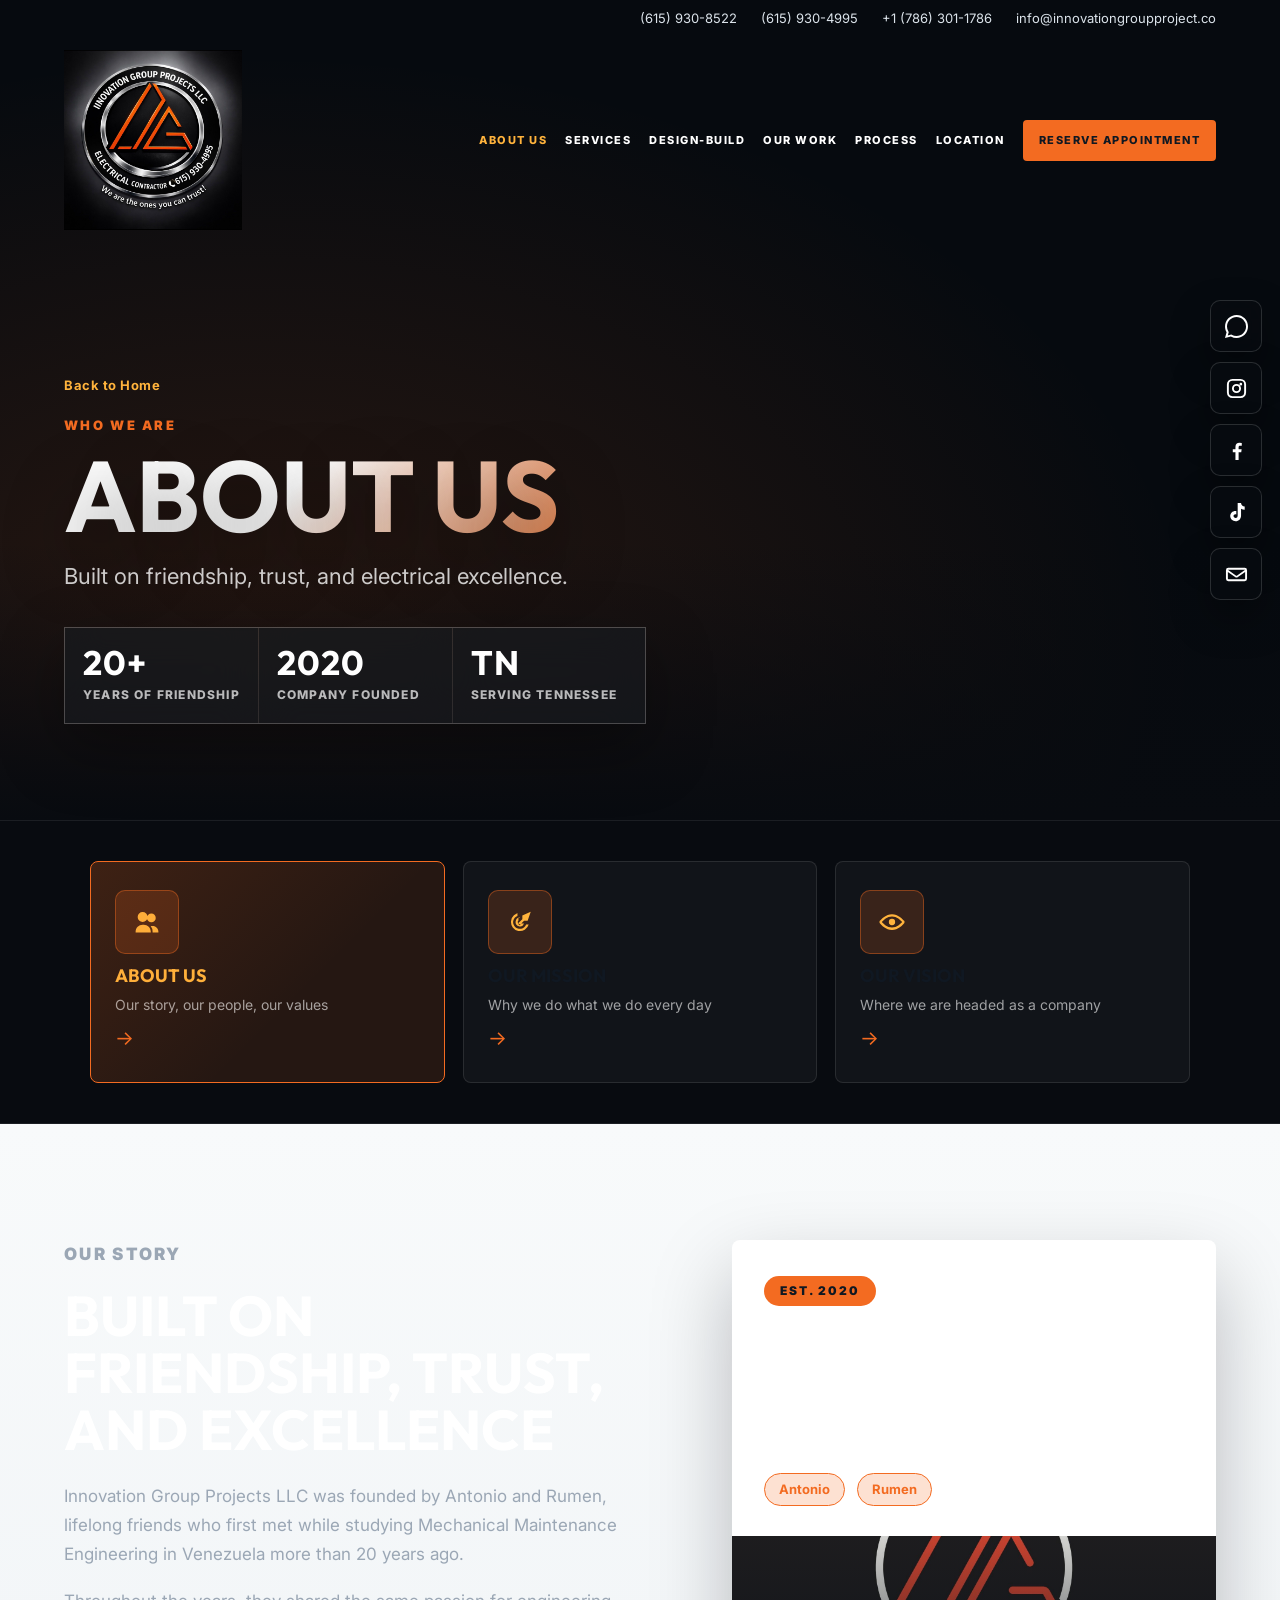
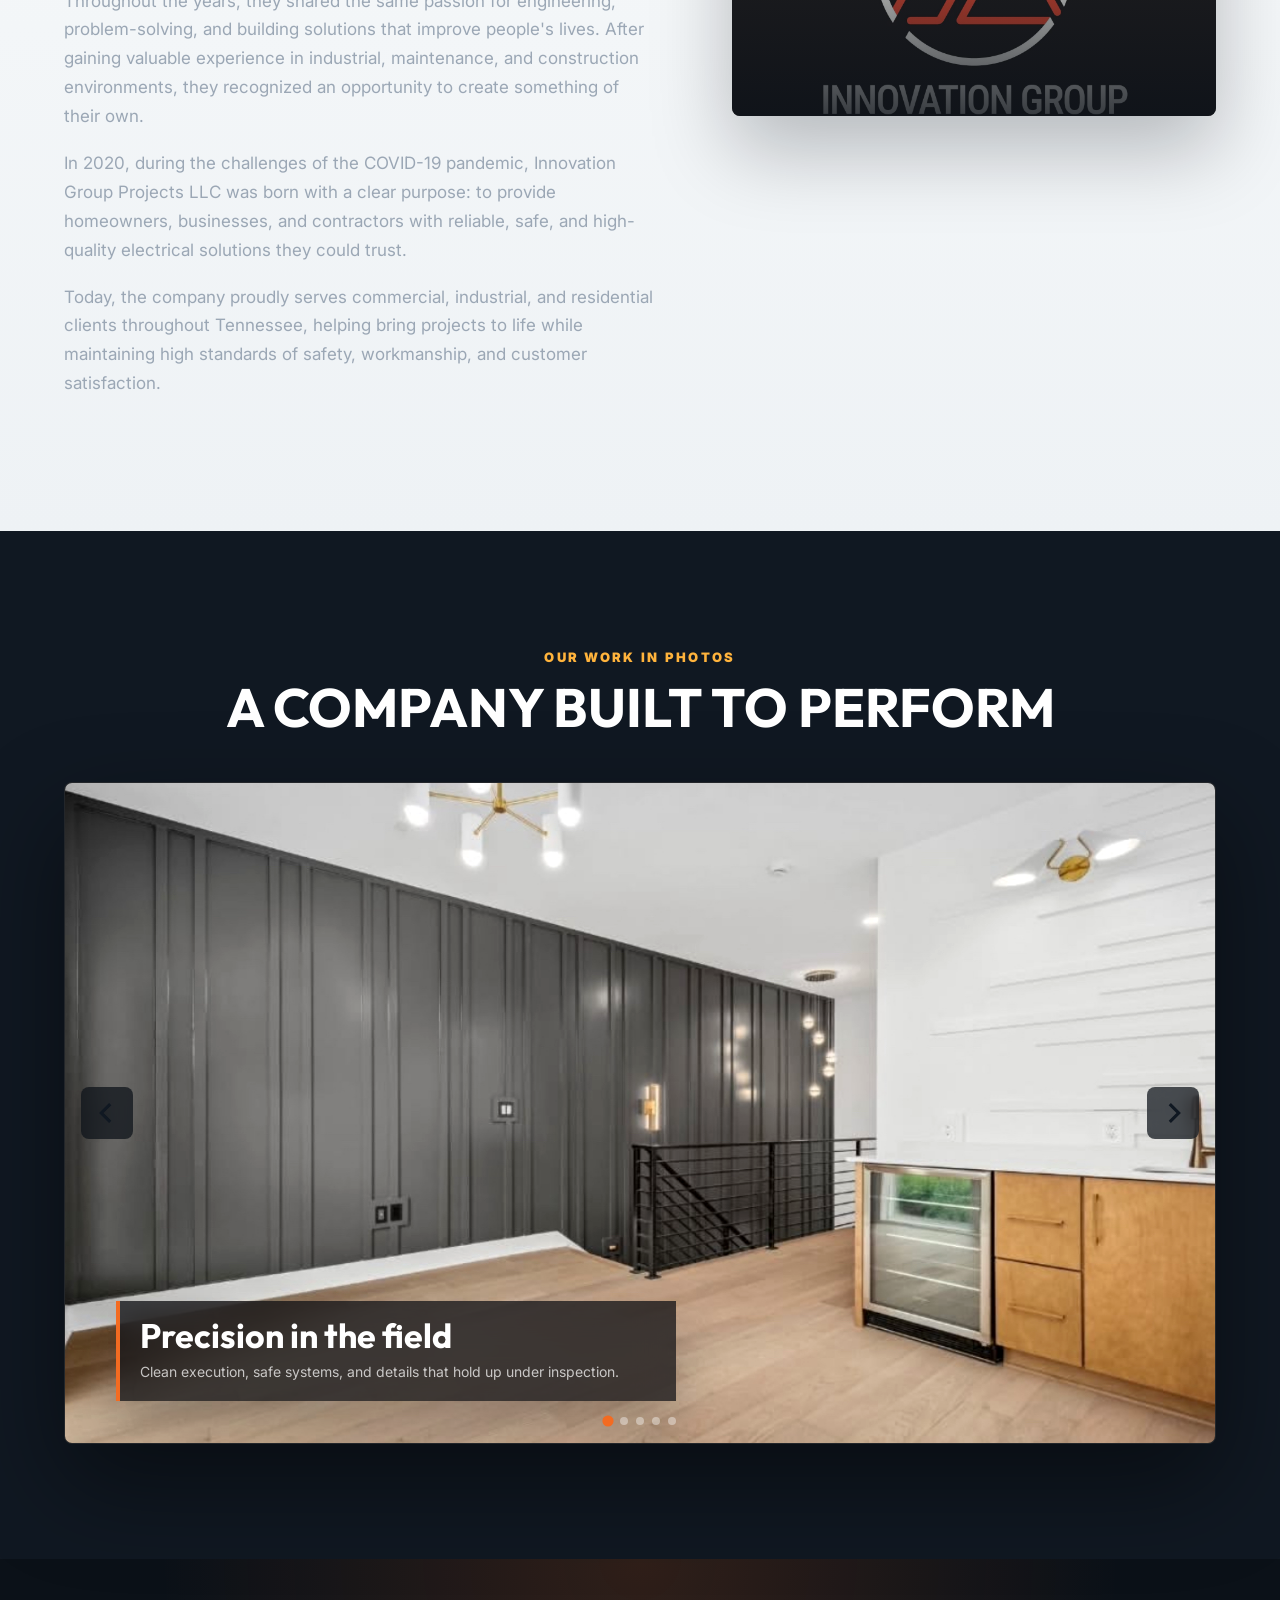
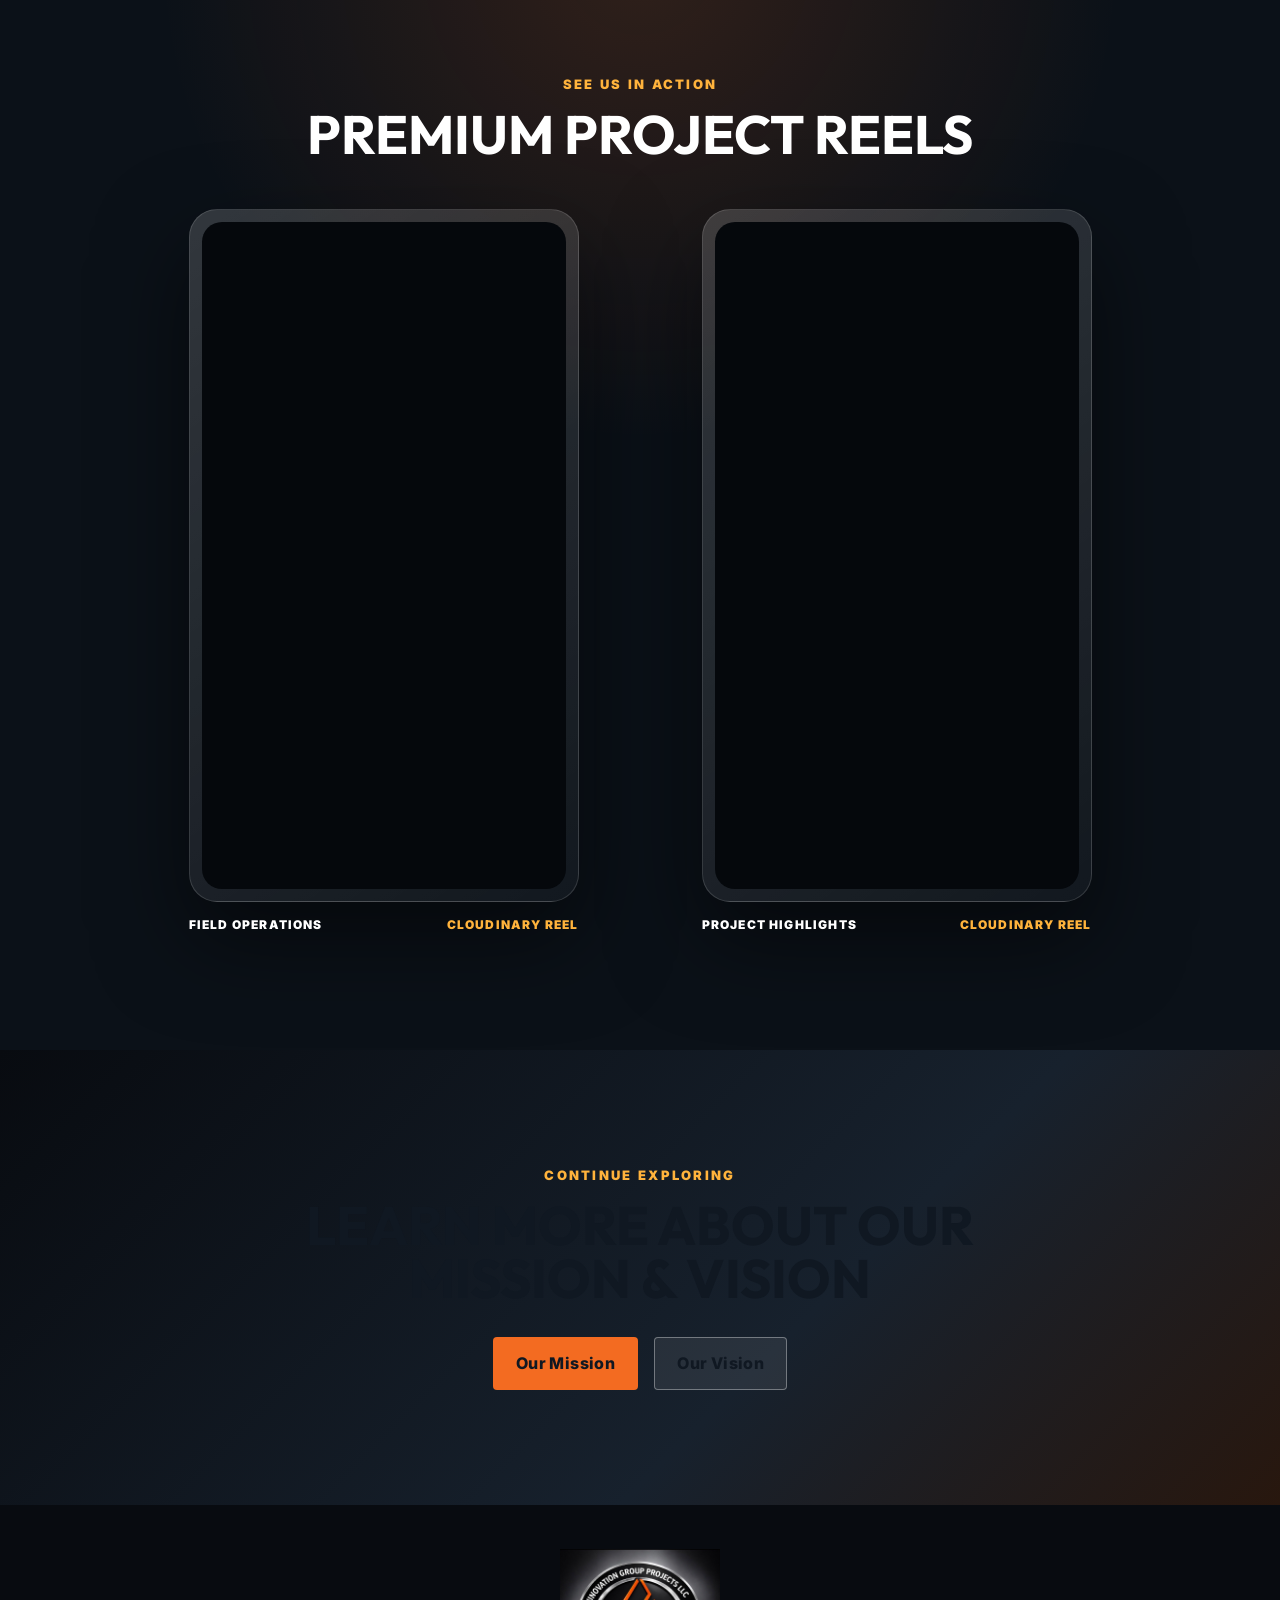
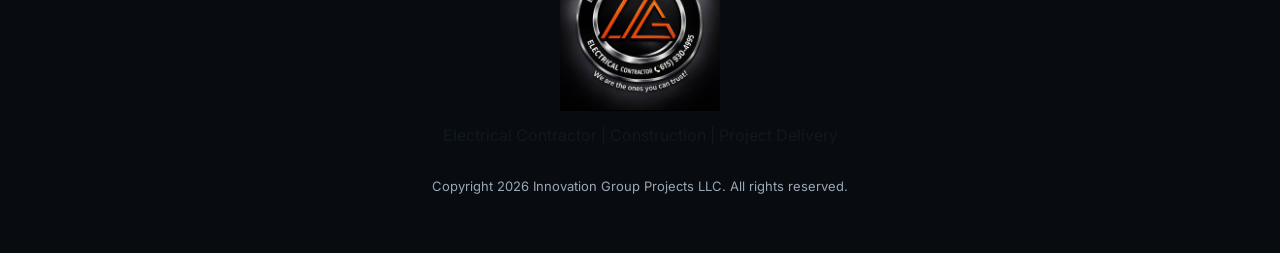
==== commit 7682a562: "Change logo image from JPG to PNG for true transparency without mix-blend-mode" ====
--- a/about.html
+++ b/about.html
@@ -13,7 +13,7 @@
   <link href="https://fonts.googleapis.com/css2?family=Inter:wght@300;400;600;700;900&family=Outfit:wght@400;600;700;900&display=swap" rel="stylesheet">
 </head>
 <body class="detail-page">
-<header class="site-header" data-header=""><div class="topline"><a href="tel:6159308522">(615) 930-8522</a><a href="tel:6159304995">(615) 930-4995</a><a href="tel:17863011786">+1 (786) 301-1786</a><a href="mailto:info@innovationgroupproject.co">info@innovationgroupproject.co</a></div><nav class="nav" aria-label="Primary navigation"><a class="brand" href="index.html" aria-label="Innovation Group Projects home"><img class="nav-logo" src="innovation-logo-new.jpg" alt="Innovation Group Projects LLC" onerror="this.src='innovation-logo.svg'"></a><button class="menu-toggle" type="button" aria-label="Open navigation" aria-expanded="false" data-menu-toggle=""><span></span><span></span><span></span></button><div class="nav-links" data-nav-links=""><a href="about.html">About Us</a><a href="index.html#services">Services</a><a href="index.html#build">Design-Build</a><a href="index.html#work">Our Work</a><a href="index.html#process">Process</a><a href="index.html#location">Location</a><a href="index.html#contact" class="nav-cta">Reserve Appointment</a></div></nav></header>
+<header class="site-header" data-header=""><div class="topline"><a href="tel:6159308522">(615) 930-8522</a><a href="tel:6159304995">(615) 930-4995</a><a href="tel:17863011786">+1 (786) 301-1786</a><a href="mailto:info@innovationgroupproject.co">info@innovationgroupproject.co</a></div><nav class="nav" aria-label="Primary navigation"><a class="brand" href="index.html" aria-label="Innovation Group Projects home"><img class="nav-logo" src="innovation-logo-new.png" alt="Innovation Group Projects LLC" onerror="this.src='innovation-logo.svg'"></a><button class="menu-toggle" type="button" aria-label="Open navigation" aria-expanded="false" data-menu-toggle=""><span></span><span></span><span></span></button><div class="nav-links" data-nav-links=""><a href="about.html">About Us</a><a href="index.html#services">Services</a><a href="index.html#build">Design-Build</a><a href="index.html#work">Our Work</a><a href="index.html#process">Process</a><a href="index.html#location">Location</a><a href="index.html#contact" class="nav-cta">Reserve Appointment</a></div></nav></header>
 <main><section class="detail-hero about-hero has-video"><div class="about-hero-video-wrap"><video src="video2.mp4" autoplay muted loop playsinline aria-hidden="true"></video></div><div class="detail-hero-overlay"></div><div class="detail-hero-content"><a href="index.html" class="back-link">Back to Home</a><p class="eyebrow">Who We Are</p><h1>About Us</h1><p class="detail-hero-sub">Built on friendship, trust, and electrical excellence.</p><div class="premium-hero-stats"><span><strong>20+</strong>Years of friendship</span><span><strong>2020</strong>Company founded</span><span><strong>TN</strong>Serving Tennessee</span></div></div></section><section class="about-cards-section"><div class="about-cards-wrapper">
 <a href="about.html" class="about-card active-card"><div class="about-card-icon"><svg class="aic-svg" viewBox="0 0 24 24" aria-hidden="true"><path d="M8.25 12a4.25 4.25 0 1 1 0-8.5 4.25 4.25 0 0 1 0 8.5Zm7.5.25a3.75 3.75 0 1 1 0-7.5 3.75 3.75 0 0 1 0 7.5ZM2.25 21v-.7c0-3.35 2.72-6.05 6.08-6.05h.84c3.36 0 6.08 2.7 6.08 6.05v.7h-13Zm14.55 0v-.7a7.82 7.82 0 0 0-1.63-4.78 5.36 5.36 0 0 1 1.12-.12h.62c2.68 0 4.84 2.16 4.84 4.82V21H16.8Z"/></svg></div><h3>About Us</h3><p>Our story, our people, our values</p><span class="card-arrow">-&gt;</span></a>
 <a href="mission.html" class="about-card "><div class="about-card-icon"><svg class="aic-svg" viewBox="0 0 24 24" aria-hidden="true"><path d="M21.2 3.2 18.55 11h-3.1l-3.82 3.82-1.45-1.45L14 9.55v-3.1l7.2-3.25ZM12 4.25a7.75 7.75 0 1 0 7.44 9.93h-2.2A5.75 5.75 0 1 1 9.82 6.76v-2.2A7.72 7.72 0 0 0 12 4.25Zm0 4a3.75 3.75 0 1 0 3.5 5.08h-2.32A1.75 1.75 0 1 1 10.67 10.8V8.5A3.8 3.8 0 0 0 12 8.25Z"/></svg></div><h3>Our Mission</h3><p>Why we do what we do every day</p><span class="card-arrow">-&gt;</span></a>
@@ -29,4 +29,4 @@
   <a class="social-link social-facebook" href="https://www.instagram.com/inngroupprojectsllc?igsh=aWY5ZjM4aHNkbzIw" target="_blank" rel="noopener" aria-label="Facebook"><svg viewBox="0 0 24 24" aria-hidden="true"><path d="M14.2 22v-8.2h2.75l.42-3.2H14.2V8.55c0-.93.26-1.56 1.6-1.56h1.7V4.12A22.8 22.8 0 0 0 15.02 4c-2.45 0-4.12 1.5-4.12 4.24v2.36H8.12v3.2h2.78V22h3.3Z"/></svg></a>
   <a class="social-link social-tiktok" href="https://www.tiktok.com/@innovationgroupprojects" target="_blank" rel="noopener" aria-label="TikTok"><svg viewBox="0 0 24 24" aria-hidden="true"><path d="M16.7 2c.35 2.3 1.64 3.67 3.85 3.82v3.42a7.52 7.52 0 0 1-3.8-1.11v6.95c0 3.52-2.29 6.05-5.65 6.05-3.09 0-5.65-2.35-5.65-5.35 0-3.34 2.93-5.9 6.35-5.28v3.54c-1.6-.5-2.9.37-2.9 1.69 0 1.14.96 2.01 2.13 2.01 1.36 0 2.2-.82 2.2-2.61V2h3.47Z"/></svg></a>
   <a class="social-link social-email" href="mailto:info@innovationgroupproject.co" aria-label="Email"><svg viewBox="0 0 24 24" aria-hidden="true"><path d="M3.5 5h17A2.5 2.5 0 0 1 23 7.5v9A2.5 2.5 0 0 1 20.5 19h-17A2.5 2.5 0 0 1 1 16.5v-9A2.5 2.5 0 0 1 3.5 5Zm0 2c-.18 0-.35.05-.5.14l8.65 6.1c.21.15.49.15.7 0L21 7.14A1 1 0 0 0 20.5 7h-17Zm17 10a.5.5 0 0 0 .5-.5V9.38l-7.5 5.29a2.6 2.6 0 0 1-3 0L3 9.38v7.12c0 .28.22.5.5.5h17Z"/></svg></a>
-</div><footer class="footer"><img class="site-logo" src="innovation-logo-new.jpg" alt="Innovation Group Projects LLC" onerror="this.src='innovation-logo.svg'"><p>Electrical Contractor | Construction | Project Delivery</p><p class="fine">Copyright 2026 Innovation Group Projects LLC. All rights reserved.</p></footer><script src="script.js"></script><script src="about-script.js"></script></body></html>+</div><footer class="footer"><img class="site-logo" src="innovation-logo-new.png" alt="Innovation Group Projects LLC" onerror="this.src='innovation-logo.svg'"><p>Electrical Contractor | Construction | Project Delivery</p><p class="fine">Copyright 2026 Innovation Group Projects LLC. All rights reserved.</p></footer><script src="script.js"></script><script src="about-script.js"></script></body></html>
--- a/styles.css
+++ b/styles.css
@@ -86,12 +86,12 @@
 }
 
 .nav-logo {
-  width: 160px;    /* ← SOLO cambia este número para agrandar/achicar el logo */
-  height: 70px;    /* ← FIJO — controla el alto de la franja. No tocar.       */
+  width: 280px;    /* Aumentado a 280px para que se lea perfectamente "Electrical Contractor" */
+  height: auto;    
+  max-height: 180px;
   object-fit: contain;
   object-position: left center;
   display: block;
-  mix-blend-mode: screen; /* elimina el fondo negro de la imagen JPG */
 }
 
 /* ── Logo estándar en el resto del sitio (footer, páginas internas) ── */
@@ -100,7 +100,6 @@
   height: auto;
   object-fit: contain;
   display: block;
-  mix-blend-mode: screen; /* elimina el fondo negro de la imagen JPG también en footer y otras páginas */
 }
 
 .nav-links {
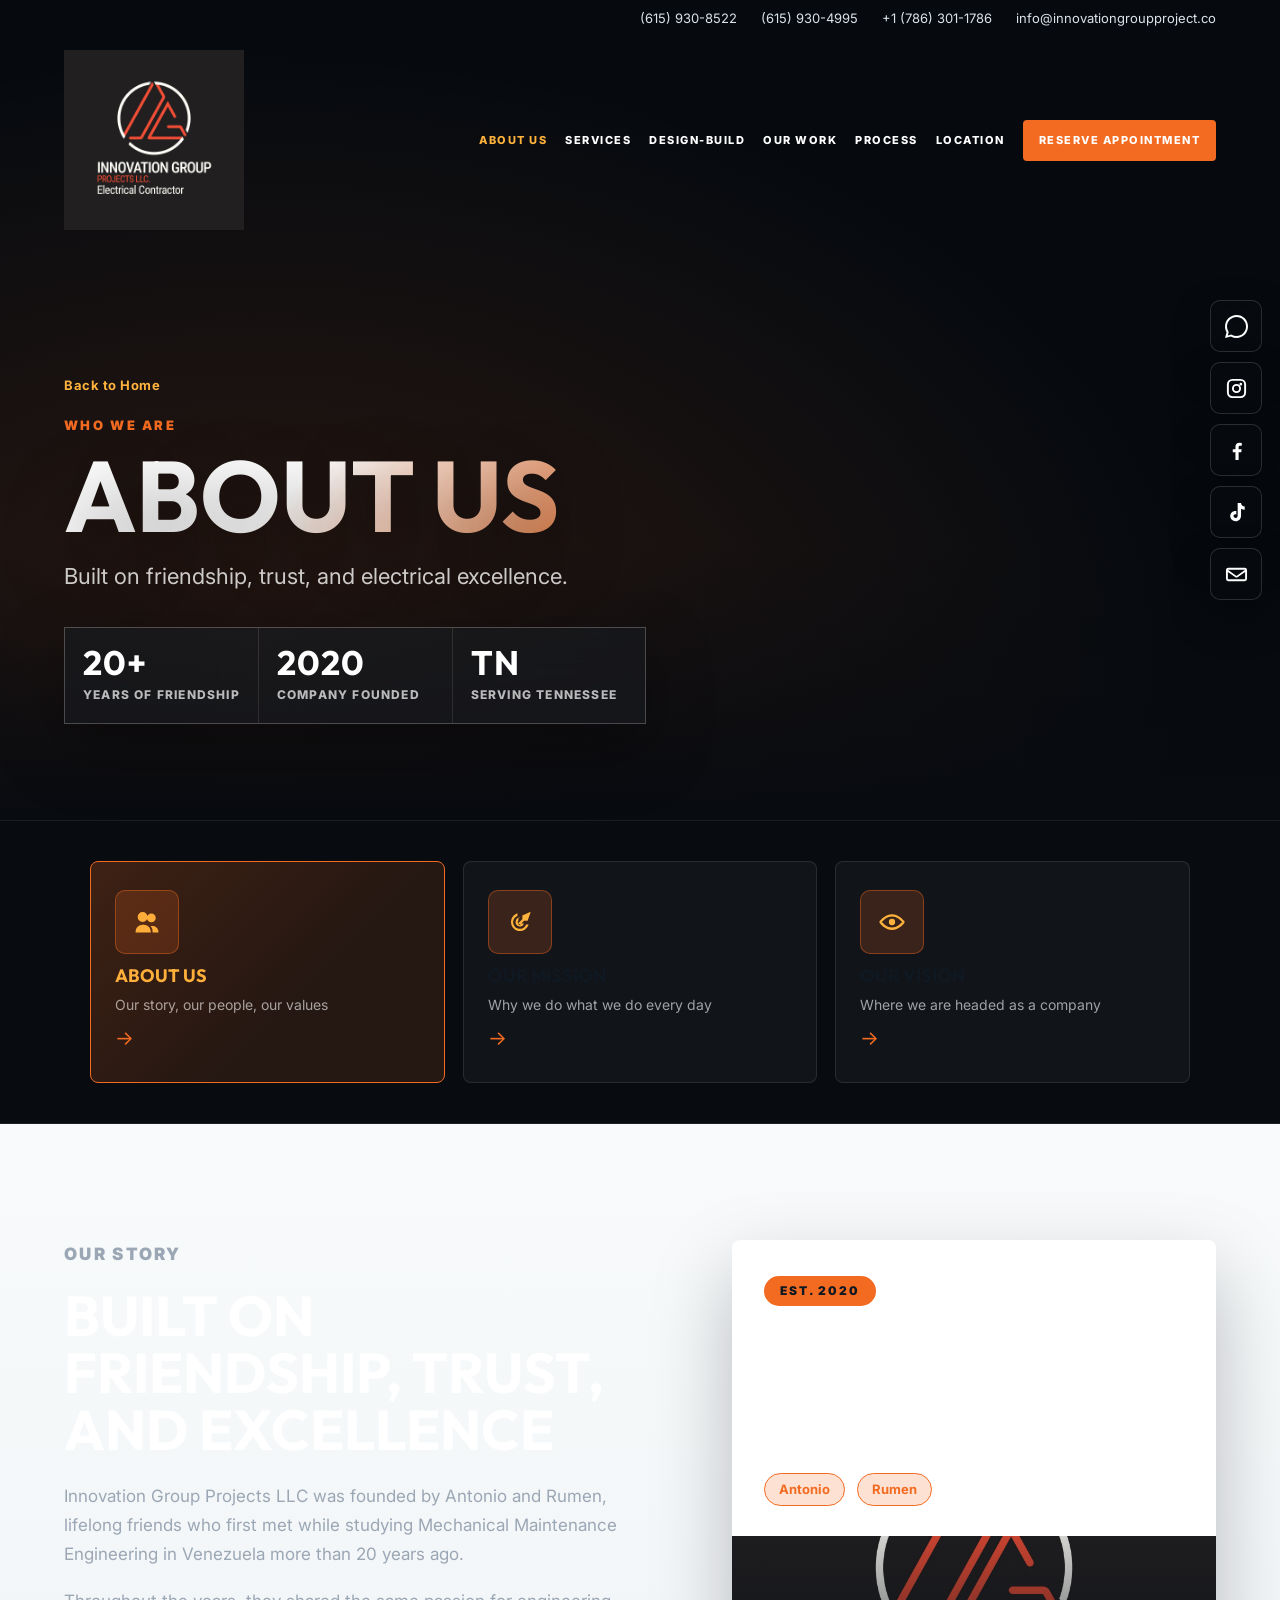
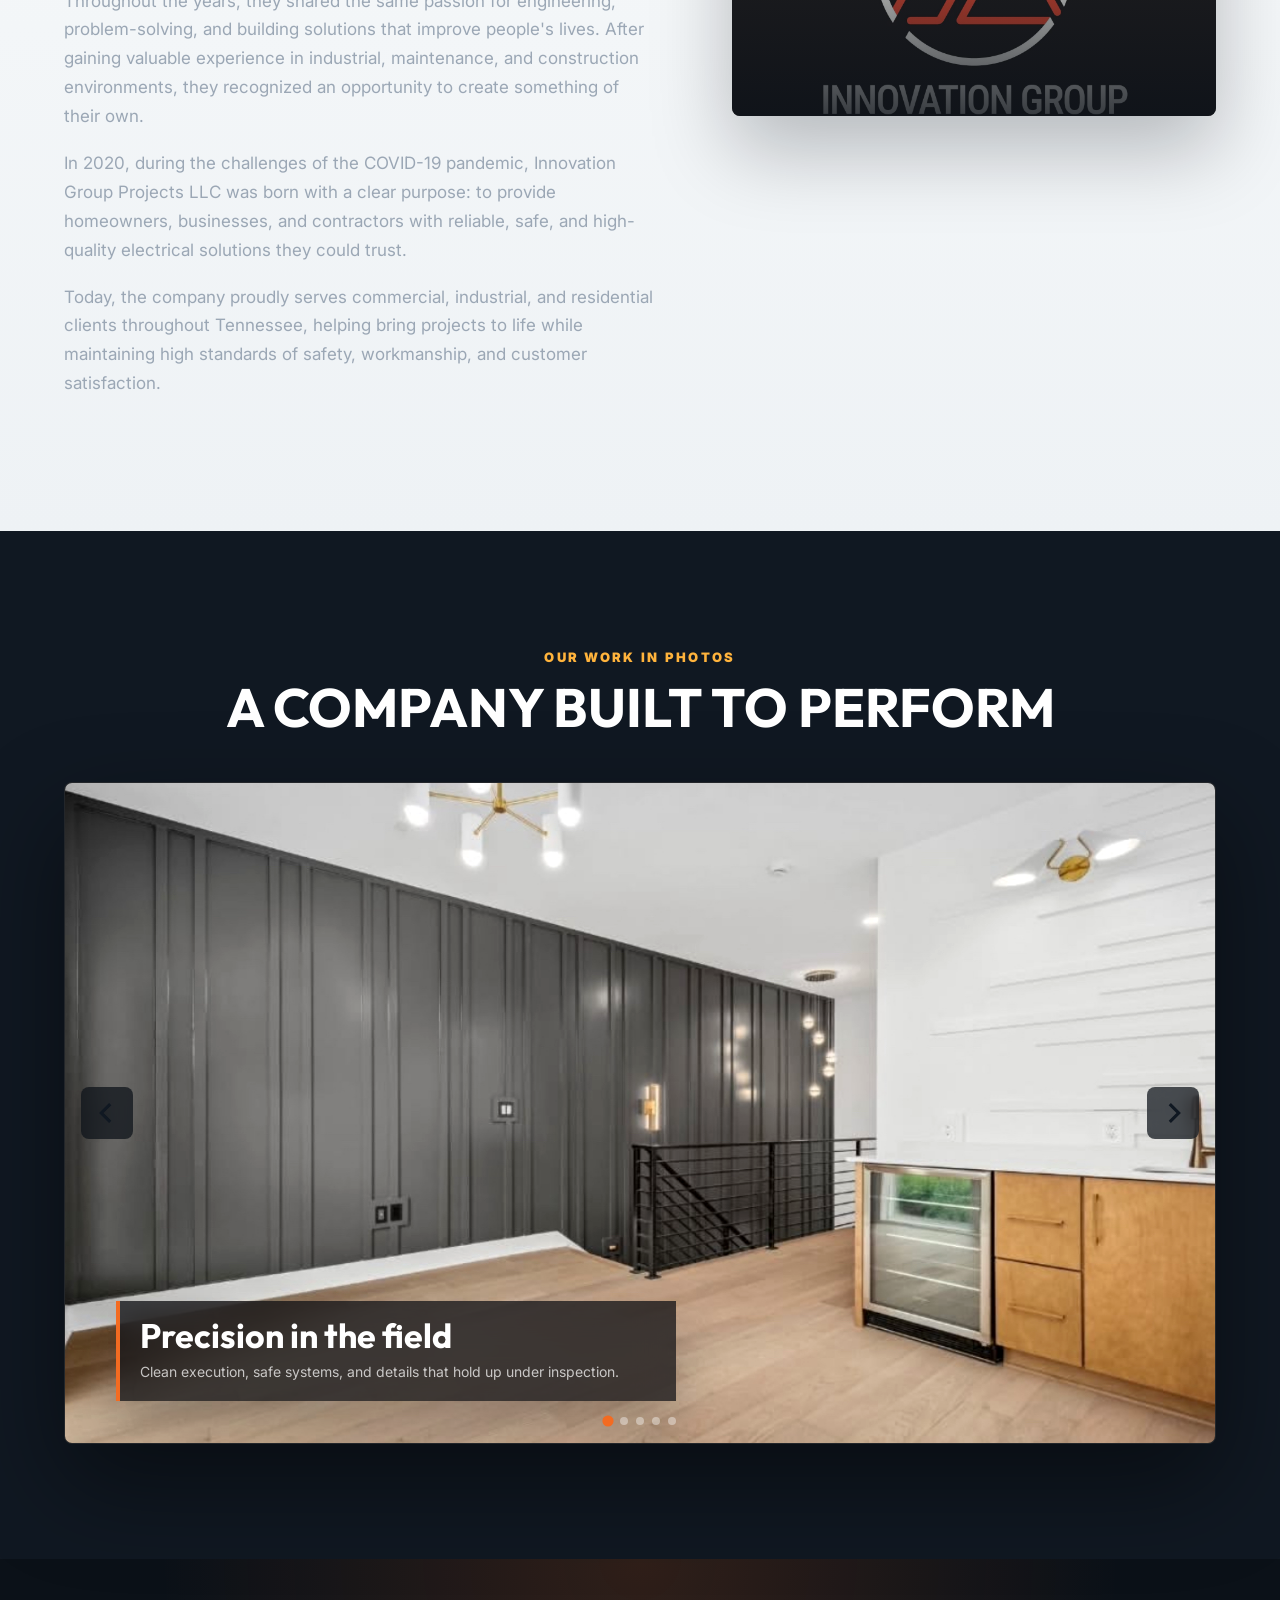
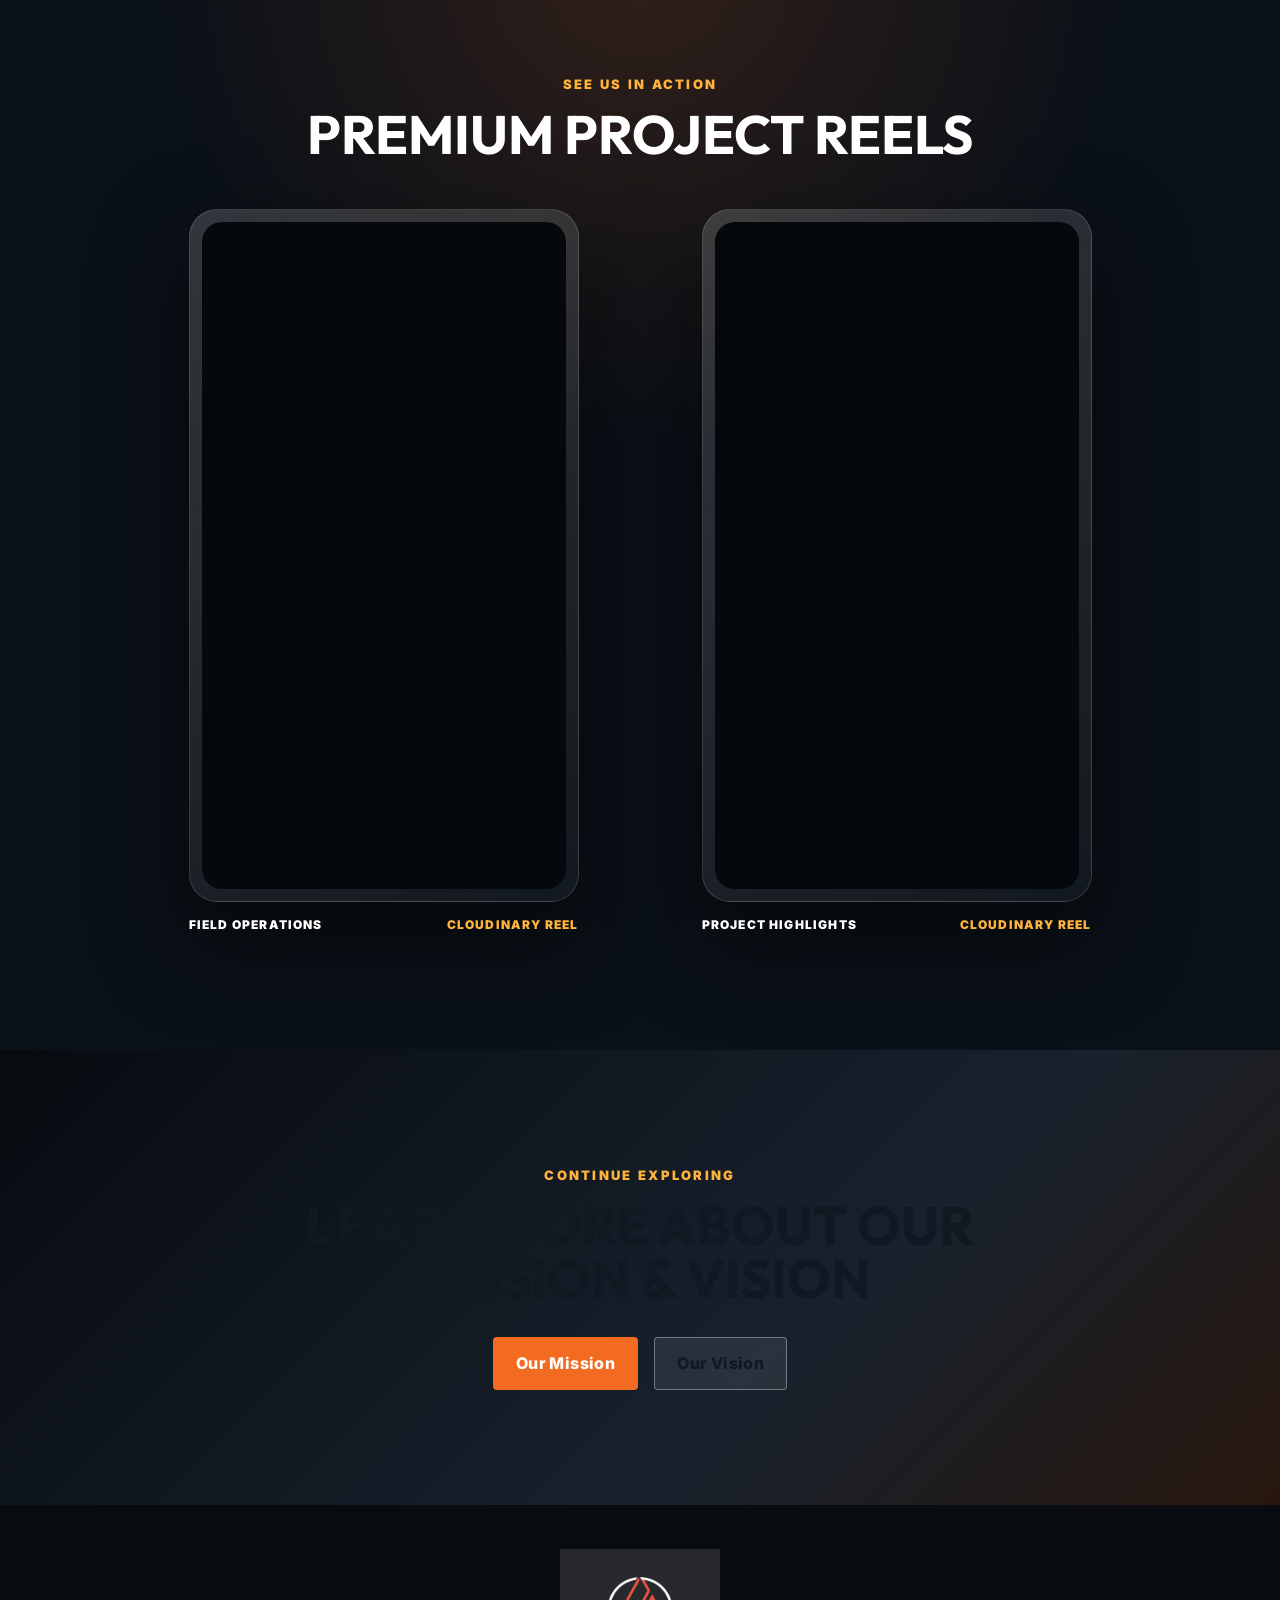
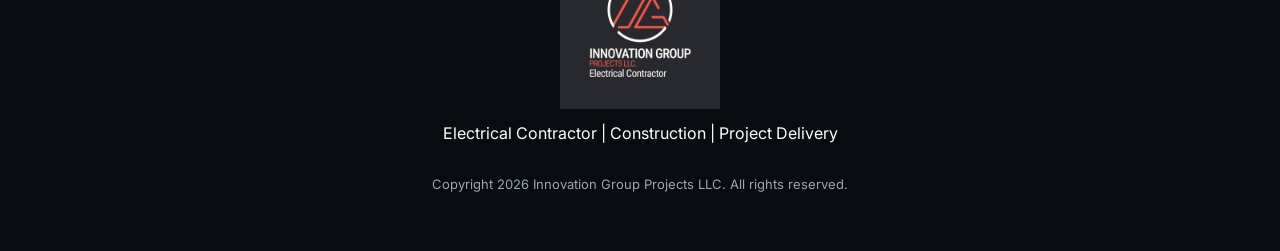
==== commit 014284f8: "Revert logo to previous JPG version per user request" ====
--- a/about.html
+++ b/about.html
@@ -13,7 +13,7 @@
   <link href="https://fonts.googleapis.com/css2?family=Inter:wght@300;400;600;700;900&family=Outfit:wght@400;600;700;900&display=swap" rel="stylesheet">
 </head>
 <body class="detail-page">
-<header class="site-header" data-header=""><div class="topline"><a href="tel:6159308522">(615) 930-8522</a><a href="tel:6159304995">(615) 930-4995</a><a href="tel:17863011786">+1 (786) 301-1786</a><a href="mailto:info@innovationgroupproject.co">info@innovationgroupproject.co</a></div><nav class="nav" aria-label="Primary navigation"><a class="brand" href="index.html" aria-label="Innovation Group Projects home"><img class="nav-logo" src="innovation-logo-new.png" alt="Innovation Group Projects LLC" onerror="this.src='innovation-logo.svg'"></a><button class="menu-toggle" type="button" aria-label="Open navigation" aria-expanded="false" data-menu-toggle=""><span></span><span></span><span></span></button><div class="nav-links" data-nav-links=""><a href="about.html">About Us</a><a href="index.html#services">Services</a><a href="index.html#build">Design-Build</a><a href="index.html#work">Our Work</a><a href="index.html#process">Process</a><a href="index.html#location">Location</a><a href="index.html#contact" class="nav-cta">Reserve Appointment</a></div></nav></header>
+<header class="site-header" data-header=""><div class="topline"><a href="tel:6159308522">(615) 930-8522</a><a href="tel:6159304995">(615) 930-4995</a><a href="tel:17863011786">+1 (786) 301-1786</a><a href="mailto:info@innovationgroupproject.co">info@innovationgroupproject.co</a></div><nav class="nav" aria-label="Primary navigation"><a class="brand" href="index.html" aria-label="Innovation Group Projects home"><img class="nav-logo" src="innovation-logo-new.jpg" alt="Innovation Group Projects LLC" onerror="this.src='innovation-logo.svg'"></a><button class="menu-toggle" type="button" aria-label="Open navigation" aria-expanded="false" data-menu-toggle=""><span></span><span></span><span></span></button><div class="nav-links" data-nav-links=""><a href="about.html">About Us</a><a href="index.html#services">Services</a><a href="index.html#build">Design-Build</a><a href="index.html#work">Our Work</a><a href="index.html#process">Process</a><a href="index.html#location">Location</a><a href="index.html#contact" class="nav-cta">Reserve Appointment</a></div></nav></header>
 <main><section class="detail-hero about-hero has-video"><div class="about-hero-video-wrap"><video src="video2.mp4" autoplay muted loop playsinline aria-hidden="true"></video></div><div class="detail-hero-overlay"></div><div class="detail-hero-content"><a href="index.html" class="back-link">Back to Home</a><p class="eyebrow">Who We Are</p><h1>About Us</h1><p class="detail-hero-sub">Built on friendship, trust, and electrical excellence.</p><div class="premium-hero-stats"><span><strong>20+</strong>Years of friendship</span><span><strong>2020</strong>Company founded</span><span><strong>TN</strong>Serving Tennessee</span></div></div></section><section class="about-cards-section"><div class="about-cards-wrapper">
 <a href="about.html" class="about-card active-card"><div class="about-card-icon"><svg class="aic-svg" viewBox="0 0 24 24" aria-hidden="true"><path d="M8.25 12a4.25 4.25 0 1 1 0-8.5 4.25 4.25 0 0 1 0 8.5Zm7.5.25a3.75 3.75 0 1 1 0-7.5 3.75 3.75 0 0 1 0 7.5ZM2.25 21v-.7c0-3.35 2.72-6.05 6.08-6.05h.84c3.36 0 6.08 2.7 6.08 6.05v.7h-13Zm14.55 0v-.7a7.82 7.82 0 0 0-1.63-4.78 5.36 5.36 0 0 1 1.12-.12h.62c2.68 0 4.84 2.16 4.84 4.82V21H16.8Z"/></svg></div><h3>About Us</h3><p>Our story, our people, our values</p><span class="card-arrow">-&gt;</span></a>
 <a href="mission.html" class="about-card "><div class="about-card-icon"><svg class="aic-svg" viewBox="0 0 24 24" aria-hidden="true"><path d="M21.2 3.2 18.55 11h-3.1l-3.82 3.82-1.45-1.45L14 9.55v-3.1l7.2-3.25ZM12 4.25a7.75 7.75 0 1 0 7.44 9.93h-2.2A5.75 5.75 0 1 1 9.82 6.76v-2.2A7.72 7.72 0 0 0 12 4.25Zm0 4a3.75 3.75 0 1 0 3.5 5.08h-2.32A1.75 1.75 0 1 1 10.67 10.8V8.5A3.8 3.8 0 0 0 12 8.25Z"/></svg></div><h3>Our Mission</h3><p>Why we do what we do every day</p><span class="card-arrow">-&gt;</span></a>
@@ -29,4 +29,4 @@
   <a class="social-link social-facebook" href="https://www.instagram.com/inngroupprojectsllc?igsh=aWY5ZjM4aHNkbzIw" target="_blank" rel="noopener" aria-label="Facebook"><svg viewBox="0 0 24 24" aria-hidden="true"><path d="M14.2 22v-8.2h2.75l.42-3.2H14.2V8.55c0-.93.26-1.56 1.6-1.56h1.7V4.12A22.8 22.8 0 0 0 15.02 4c-2.45 0-4.12 1.5-4.12 4.24v2.36H8.12v3.2h2.78V22h3.3Z"/></svg></a>
   <a class="social-link social-tiktok" href="https://www.tiktok.com/@innovationgroupprojects" target="_blank" rel="noopener" aria-label="TikTok"><svg viewBox="0 0 24 24" aria-hidden="true"><path d="M16.7 2c.35 2.3 1.64 3.67 3.85 3.82v3.42a7.52 7.52 0 0 1-3.8-1.11v6.95c0 3.52-2.29 6.05-5.65 6.05-3.09 0-5.65-2.35-5.65-5.35 0-3.34 2.93-5.9 6.35-5.28v3.54c-1.6-.5-2.9.37-2.9 1.69 0 1.14.96 2.01 2.13 2.01 1.36 0 2.2-.82 2.2-2.61V2h3.47Z"/></svg></a>
   <a class="social-link social-email" href="mailto:info@innovationgroupproject.co" aria-label="Email"><svg viewBox="0 0 24 24" aria-hidden="true"><path d="M3.5 5h17A2.5 2.5 0 0 1 23 7.5v9A2.5 2.5 0 0 1 20.5 19h-17A2.5 2.5 0 0 1 1 16.5v-9A2.5 2.5 0 0 1 3.5 5Zm0 2c-.18 0-.35.05-.5.14l8.65 6.1c.21.15.49.15.7 0L21 7.14A1 1 0 0 0 20.5 7h-17Zm17 10a.5.5 0 0 0 .5-.5V9.38l-7.5 5.29a2.6 2.6 0 0 1-3 0L3 9.38v7.12c0 .28.22.5.5.5h17Z"/></svg></a>
-</div><footer class="footer"><img class="site-logo" src="innovation-logo-new.png" alt="Innovation Group Projects LLC" onerror="this.src='innovation-logo.svg'"><p>Electrical Contractor | Construction | Project Delivery</p><p class="fine">Copyright 2026 Innovation Group Projects LLC. All rights reserved.</p></footer><script src="script.js"></script><script src="about-script.js"></script></body></html>+</div><footer class="footer"><img class="site-logo" src="innovation-logo-new.jpg" alt="Innovation Group Projects LLC" onerror="this.src='innovation-logo.svg'"><p>Electrical Contractor | Construction | Project Delivery</p><p class="fine">Copyright 2026 Innovation Group Projects LLC. All rights reserved.</p></footer><script src="script.js"></script><script src="about-script.js"></script></body></html>
--- a/styles.css
+++ b/styles.css
@@ -92,6 +92,7 @@
   object-fit: contain;
   object-position: left center;
   display: block;
+  mix-blend-mode: screen; /* elimina el fondo negro de la imagen JPG */
 }
 
 /* ── Logo estándar en el resto del sitio (footer, páginas internas) ── */
@@ -100,6 +101,7 @@
   height: auto;
   object-fit: contain;
   display: block;
+  mix-blend-mode: screen; /* elimina el fondo negro de la imagen JPG también en footer y otras páginas */
 }
 
 .nav-links {
@@ -121,7 +123,7 @@
 .nav-cta {
   padding: 12px 16px;
   background: var(--orange);
-  color: var(--white);
+  color: #ffffff;
 }
 
 .menu-toggle {
@@ -148,7 +150,7 @@
   align-items: end;
   padding: 190px clamp(18px, 5vw, 72px) 76px;
   overflow: hidden;
-  color: var(--white);
+  color: #ffffff;
 }
 
 .hero-media,
@@ -212,6 +214,10 @@
   font-size: clamp(34px, 4.7vw, 64px);
   line-height: 0.98;
   letter-spacing: 0;
+  overflow-wrap: break-word;
+  word-wrap: break-word;
+  word-break: break-word;
+  hyphens: auto;
 }
 
 h3 {
@@ -245,7 +251,7 @@
 
 .button-primary {
   background: var(--orange);
-  color: var(--white);
+  color: #ffffff;
 }
 
 .button-ghost {
@@ -293,7 +299,7 @@
   display: grid;
   grid-template-columns: repeat(3, 1fr);
   background: var(--navy);
-  color: var(--white);
+  color: #ffffff;
 }
 
 .quick-contact a {
@@ -373,7 +379,7 @@
   min-height: 760px;
   padding: clamp(72px, 9vw, 120px) clamp(18px, 5vw, 72px);
   background: var(--ink);
-  color: var(--white);
+  color: #ffffff;
   overflow: hidden;
 }
 
@@ -492,7 +498,7 @@
   padding: 13px 15px;
   border-left: 4px solid var(--orange);
   background: rgba(12, 17, 24, 0.84);
-  color: var(--white);
+  color: #ffffff;
   font-weight: 900;
 }
 
@@ -767,7 +773,7 @@
   gap: 12px;
   padding: 44px 18px;
   background: #080b10;
-  color: var(--white);
+  color: #ffffff;
   text-align: center;
 }
 
@@ -990,11 +996,11 @@
 â”€â”€â”€â”€â”€â”€â”€â”€â”€â”€â”€â”€â”€â”€â”€â”€â”€â”€â”€â”€â”€â”€â”€â”€â”€â”€â”€â”€â”€â”€â”€â”€â”€â”€â”€â”€â”€â”€â”€â”€â”€â”€â”€â”€â”€ */
 .about-us-section {
   background: var(--navy);
-  color: var(--white);
+  color: #ffffff;
 }
 
 .about-us-section .section-heading h2 {
-  color: var(--white);
+  color: #ffffff;
 }
 
 .about-us-section .eyebrow {
@@ -1017,7 +1023,7 @@
   border-radius: 16px;
   background: rgba(255, 255, 255, 0.04);
   border: 1px solid rgba(255, 255, 255, 0.1);
-  color: var(--white);
+  color: #ffffff;
   text-decoration: none;
   position: relative;
   overflow: hidden;
@@ -1087,7 +1093,7 @@
   font-size: 24px;
   font-weight: 700;
   margin: 0;
-  color: var(--white);
+  color: #ffffff;
 }
 
 .about-index-card p {
@@ -1274,7 +1280,7 @@
 .home-carousel-section {
   padding: clamp(72px, 9vw, 126px) clamp(18px, 5vw, 72px);
   background: #080b10;
-  color: var(--white);
+  color: #ffffff;
 }
 
 .home-carousel-section .section-heading {
@@ -1284,7 +1290,7 @@
 }
 
 .home-carousel-section .section-heading h2 {
-  color: var(--white);
+  color: #ffffff;
 }
 
 .home-carousel-section .section-heading p:not(.eyebrow) {
@@ -1340,7 +1346,7 @@
   border-left: 4px solid var(--orange);
   background: rgba(8, 11, 16, 0.72);
   backdrop-filter: blur(18px);
-  color: var(--white);
+  color: #ffffff;
 }
 
 .home-slide-caption span {
@@ -1373,7 +1379,7 @@
   height: 54px;
   border: 1px solid rgba(255, 255, 255, 0.18);
   border-radius: 8px;
-  color: var(--white);
+  color: #ffffff;
   background: rgba(8, 11, 16, 0.72);
   backdrop-filter: blur(14px);
   cursor: pointer;
@@ -1465,7 +1471,7 @@
 .cinematic-carousel-section {
   padding: clamp(72px, 9vw, 126px) clamp(18px, 5vw, 72px);
   background: #080b10;
-  color: var(--white);
+  color: #ffffff;
 }
 
 .field-video-section {
@@ -1483,7 +1489,7 @@
 
 .field-video-copy h2,
 .cinematic-carousel-section .section-heading h2 {
-  color: var(--white);
+  color: #ffffff;
 }
 
 .field-video-copy p:not(.eyebrow),
@@ -1581,7 +1587,7 @@
   border-left: 4px solid var(--orange);
   background: rgba(8, 11, 16, 0.72);
   backdrop-filter: blur(18px);
-  color: var(--white);
+  color: #ffffff;
 }
 
 .cinematic-caption span {
@@ -1609,7 +1615,7 @@
   height: 54px;
   border: 1px solid rgba(255, 255, 255, 0.18);
   border-radius: 8px;
-  color: var(--white);
+  color: #ffffff;
   background: rgba(8, 11, 16, 0.72);
   backdrop-filter: blur(14px);
   cursor: pointer;
@@ -1821,7 +1827,7 @@
 
 .certificates-section {
   background: #080b10;
-  color: var(--white);
+  color: #ffffff;
 }
 
 .brand-section-title {
@@ -1831,7 +1837,7 @@
 }
 
 .cert-title {
-  color: var(--white);
+  color: #ffffff;
 }
 
 .brand-logo-grid {
@@ -2179,7 +2185,7 @@
   background: rgba(255, 255, 255, 0.06);
   border: 1px solid rgba(255, 255, 255, 0.12);
   border-radius: 10px;
-  color: var(--white);
+  color: #ffffff;
   font-weight: 700;
   font-size: 14px;
   transition: background 200ms, border-color 200ms;
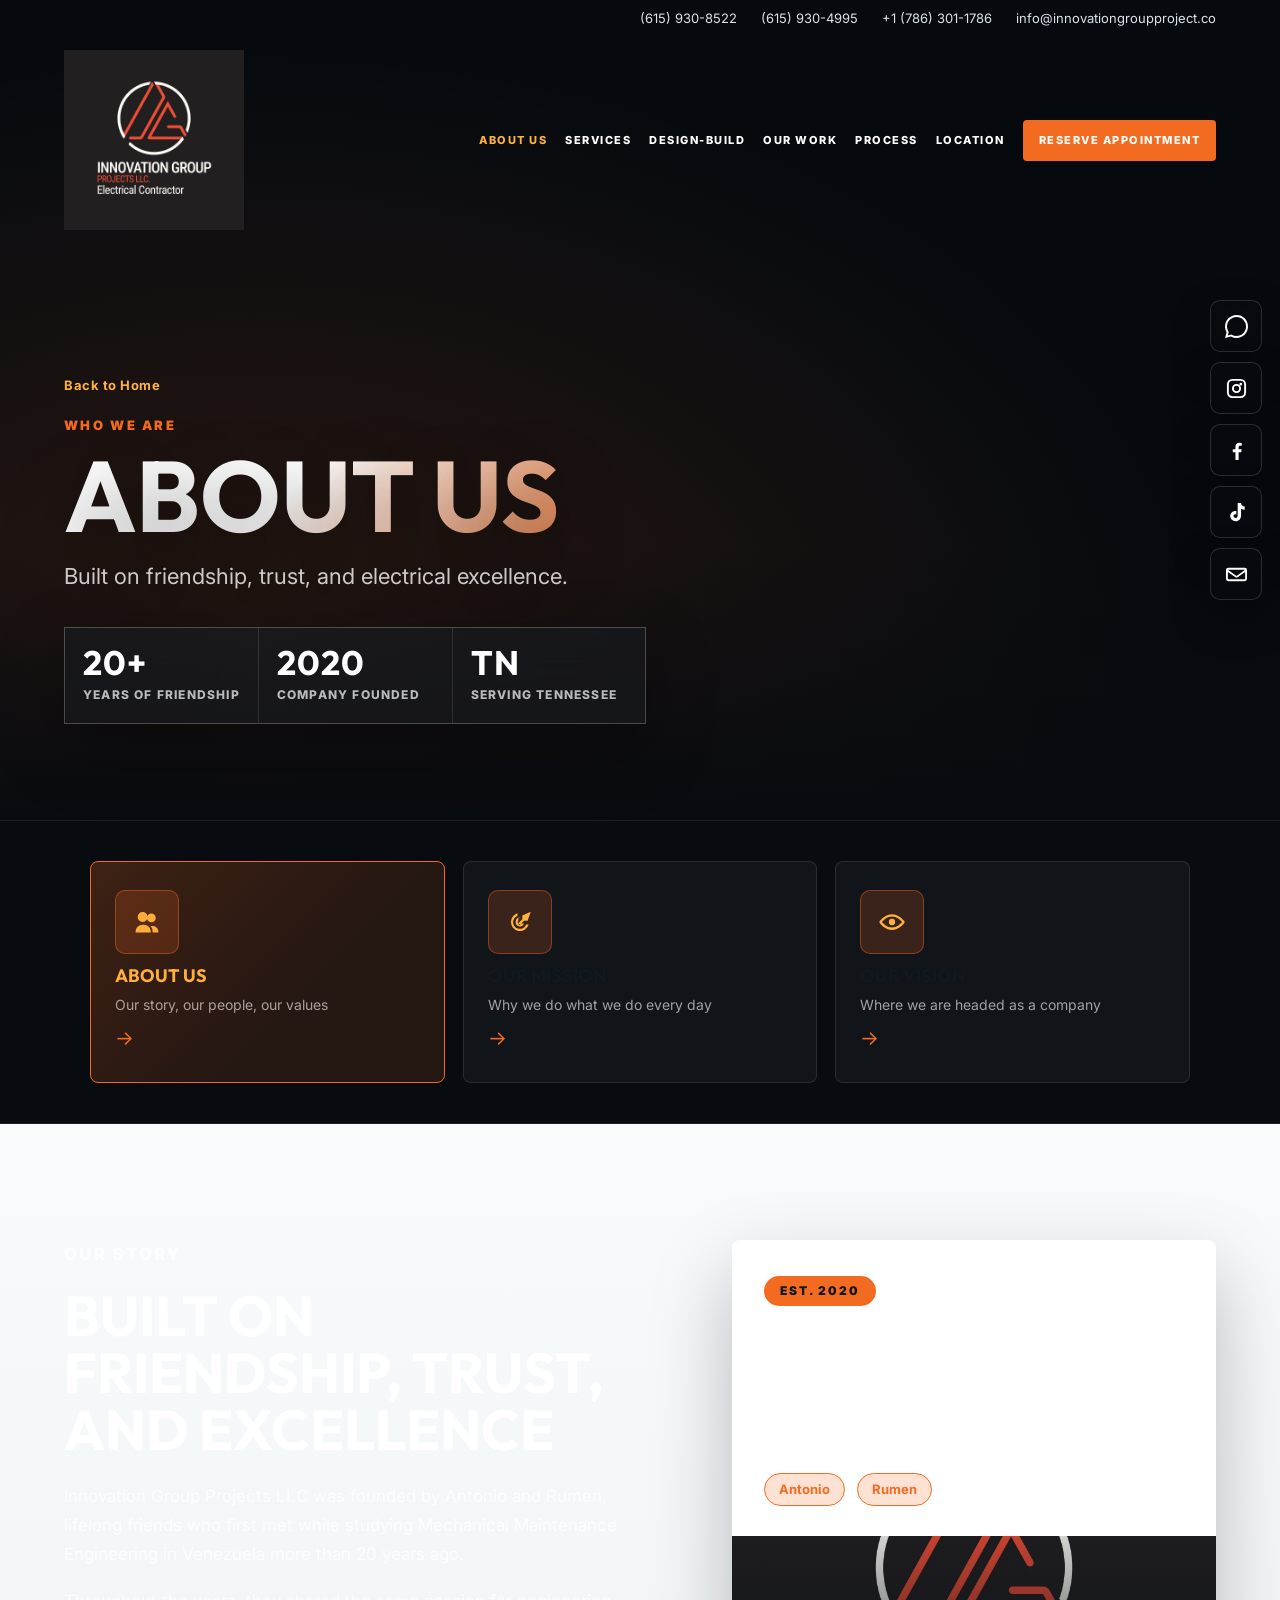
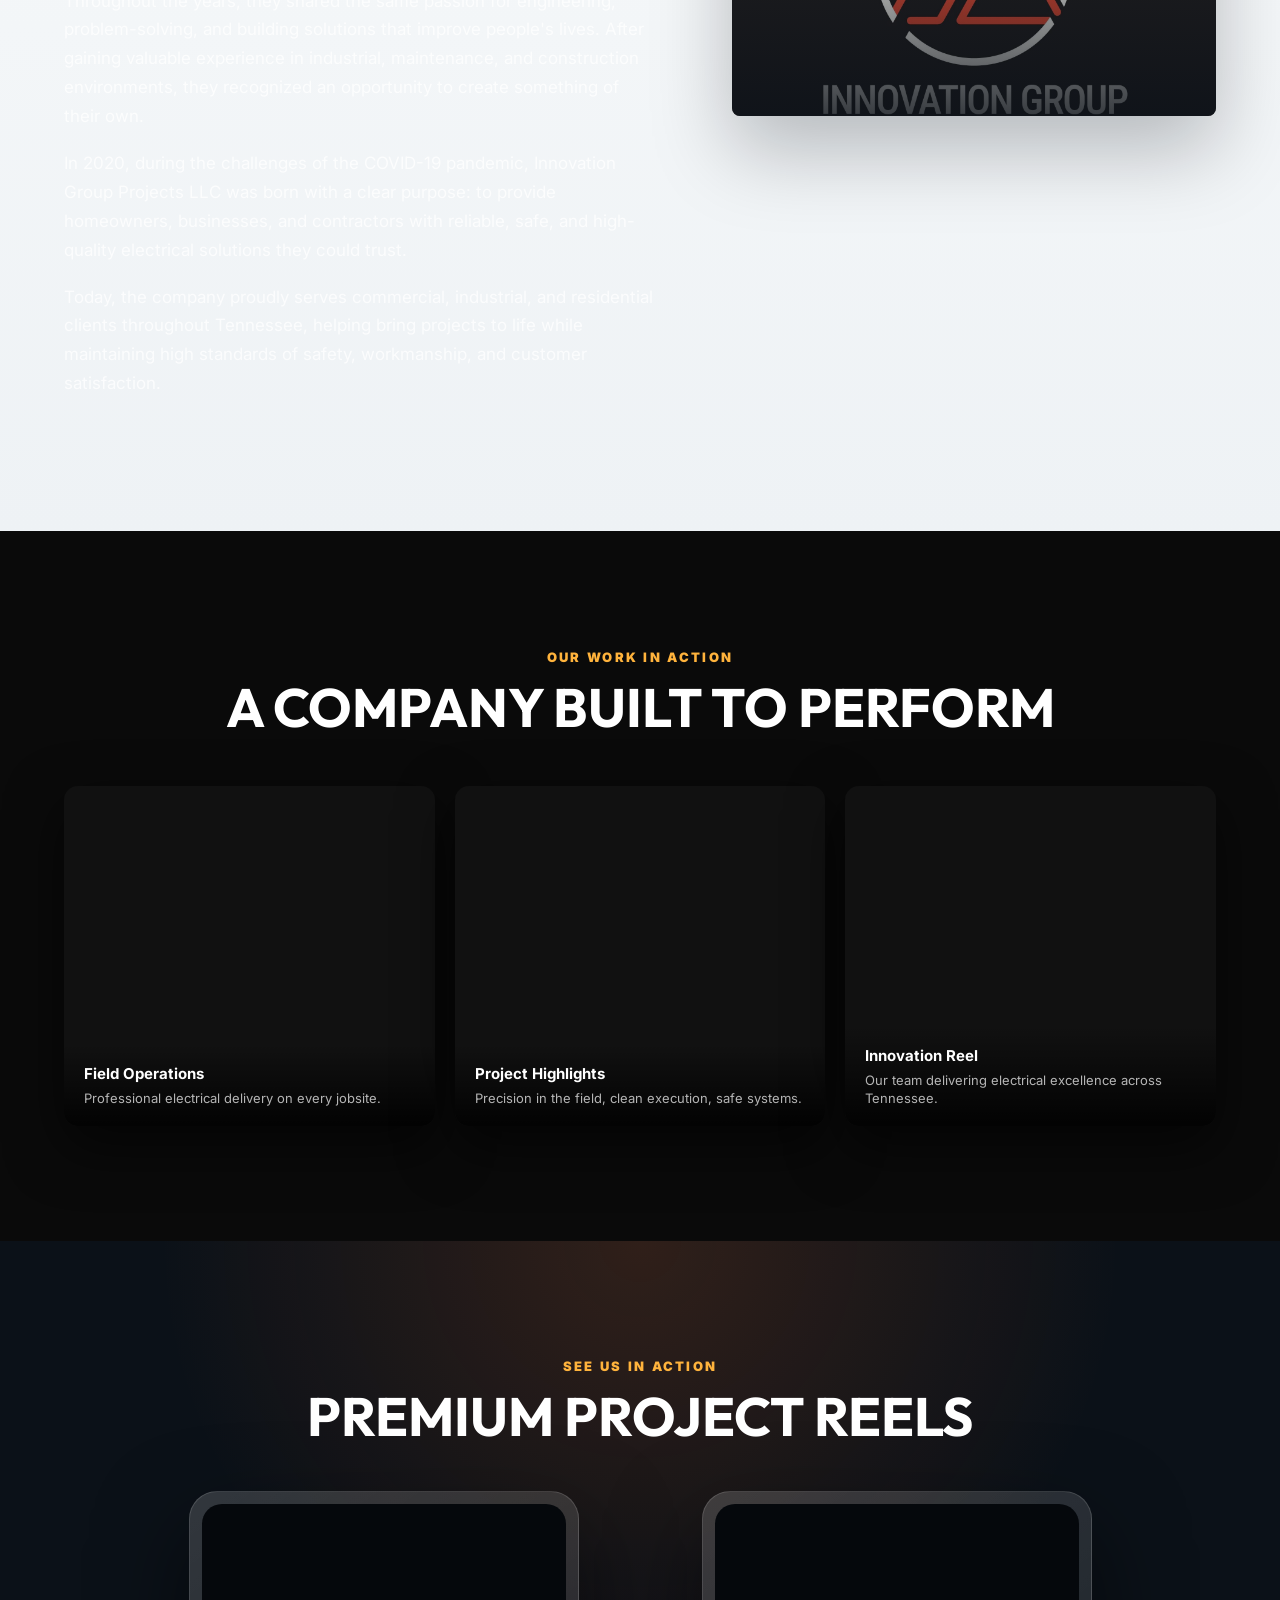
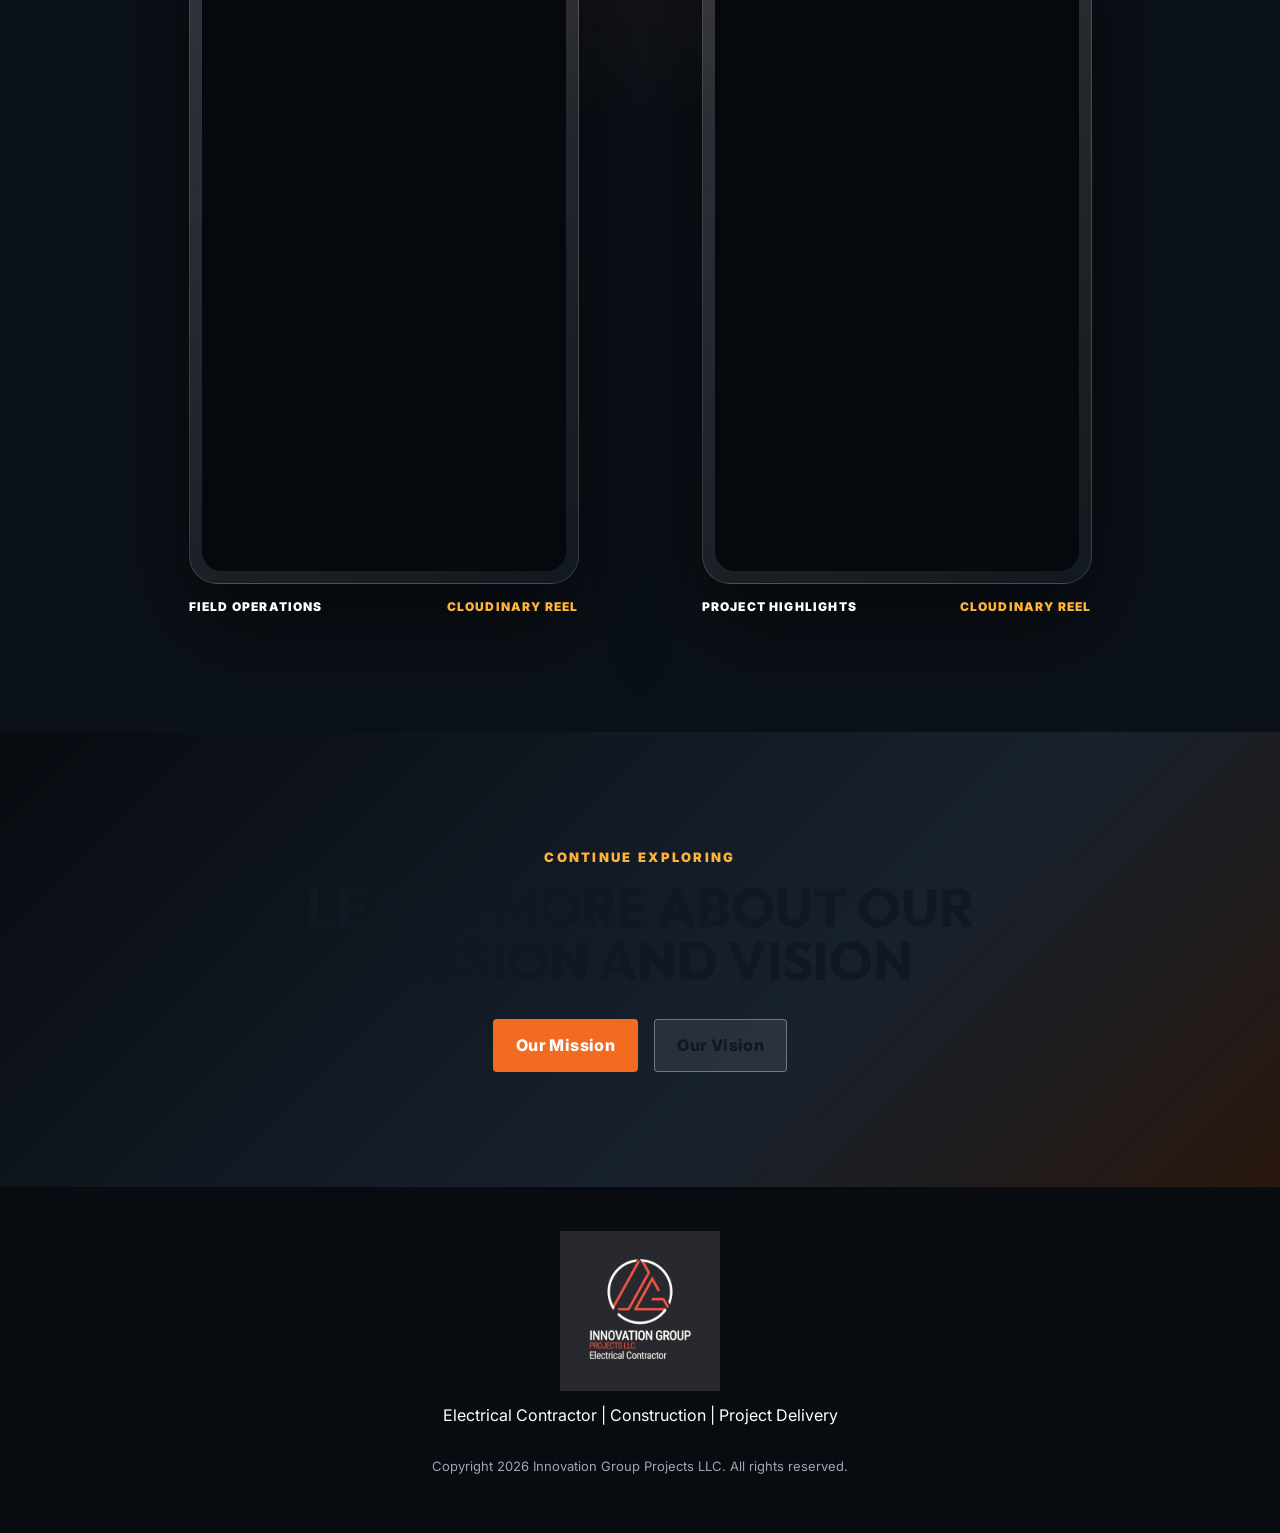
==== commit 8e07bfc8: "feat: fondo negro/blanco, videos reemplazan imagenes en about/mission/vision, eliminar signos de int" ====
--- a/about.html
+++ b/about.html
@@ -12,17 +12,26 @@
   <link rel="preconnect" href="https://fonts.googleapis.com">
   <link href="https://fonts.googleapis.com/css2?family=Inter:wght@300;400;600;700;900&family=Outfit:wght@400;600;700;900&display=swap" rel="stylesheet">
 </head>
-<body class="detail-page">
+<body class="detail-page dark-page">
 <header class="site-header" data-header=""><div class="topline"><a href="tel:6159308522">(615) 930-8522</a><a href="tel:6159304995">(615) 930-4995</a><a href="tel:17863011786">+1 (786) 301-1786</a><a href="mailto:info@innovationgroupproject.co">info@innovationgroupproject.co</a></div><nav class="nav" aria-label="Primary navigation"><a class="brand" href="index.html" aria-label="Innovation Group Projects home"><img class="nav-logo" src="innovation-logo-new.jpg" alt="Innovation Group Projects LLC" onerror="this.src='innovation-logo.svg'"></a><button class="menu-toggle" type="button" aria-label="Open navigation" aria-expanded="false" data-menu-toggle=""><span></span><span></span><span></span></button><div class="nav-links" data-nav-links=""><a href="about.html">About Us</a><a href="index.html#services">Services</a><a href="index.html#build">Design-Build</a><a href="index.html#work">Our Work</a><a href="index.html#process">Process</a><a href="index.html#location">Location</a><a href="index.html#contact" class="nav-cta">Reserve Appointment</a></div></nav></header>
 <main><section class="detail-hero about-hero has-video"><div class="about-hero-video-wrap"><video src="video2.mp4" autoplay muted loop playsinline aria-hidden="true"></video></div><div class="detail-hero-overlay"></div><div class="detail-hero-content"><a href="index.html" class="back-link">Back to Home</a><p class="eyebrow">Who We Are</p><h1>About Us</h1><p class="detail-hero-sub">Built on friendship, trust, and electrical excellence.</p><div class="premium-hero-stats"><span><strong>20+</strong>Years of friendship</span><span><strong>2020</strong>Company founded</span><span><strong>TN</strong>Serving Tennessee</span></div></div></section><section class="about-cards-section"><div class="about-cards-wrapper">
-<a href="about.html" class="about-card active-card"><div class="about-card-icon"><svg class="aic-svg" viewBox="0 0 24 24" aria-hidden="true"><path d="M8.25 12a4.25 4.25 0 1 1 0-8.5 4.25 4.25 0 0 1 0 8.5Zm7.5.25a3.75 3.75 0 1 1 0-7.5 3.75 3.75 0 0 1 0 7.5ZM2.25 21v-.7c0-3.35 2.72-6.05 6.08-6.05h.84c3.36 0 6.08 2.7 6.08 6.05v.7h-13Zm14.55 0v-.7a7.82 7.82 0 0 0-1.63-4.78 5.36 5.36 0 0 1 1.12-.12h.62c2.68 0 4.84 2.16 4.84 4.82V21H16.8Z"/></svg></div><h3>About Us</h3><p>Our story, our people, our values</p><span class="card-arrow">-&gt;</span></a>
-<a href="mission.html" class="about-card "><div class="about-card-icon"><svg class="aic-svg" viewBox="0 0 24 24" aria-hidden="true"><path d="M21.2 3.2 18.55 11h-3.1l-3.82 3.82-1.45-1.45L14 9.55v-3.1l7.2-3.25ZM12 4.25a7.75 7.75 0 1 0 7.44 9.93h-2.2A5.75 5.75 0 1 1 9.82 6.76v-2.2A7.72 7.72 0 0 0 12 4.25Zm0 4a3.75 3.75 0 1 0 3.5 5.08h-2.32A1.75 1.75 0 1 1 10.67 10.8V8.5A3.8 3.8 0 0 0 12 8.25Z"/></svg></div><h3>Our Mission</h3><p>Why we do what we do every day</p><span class="card-arrow">-&gt;</span></a>
-<a href="vision.html" class="about-card "><div class="about-card-icon"><svg class="aic-svg" viewBox="0 0 24 24" aria-hidden="true"><path d="M12 5.25c5.23 0 9.2 4.28 10.42 5.78.46.57.46 1.38 0 1.94-1.22 1.5-5.19 5.78-10.42 5.78S2.8 14.47 1.58 12.97a1.54 1.54 0 0 1 0-1.94C2.8 9.53 6.77 5.25 12 5.25Zm0 2C7.86 7.25 4.6 10.47 3.3 12c1.3 1.53 4.56 4.75 8.7 4.75s7.4-3.22 8.7-4.75c-1.3-1.53-4.56-4.75-8.7-4.75Zm0 2.05A2.7 2.7 0 1 1 12 14.7a2.7 2.7 0 0 1 0-5.4Z"/></svg></div><h3>Our Vision</h3><p>Where we are headed as a company</p><span class="card-arrow">-&gt;</span></a>
-</div></section><section class="detail-content-section"><div class="detail-content-grid"><div class="detail-text reveal-up"><p class="eyebrow">Our Story</p><h2>Built on Friendship, Trust, and Excellence</h2><p>Innovation Group Projects LLC was founded by Antonio and Rumen, lifelong friends who first met while studying Mechanical Maintenance Engineering in Venezuela more than 20 years ago.</p><p>Throughout the years, they shared the same passion for engineering, problem-solving, and building solutions that improve people's lives. After gaining valuable experience in industrial, maintenance, and construction environments, they recognized an opportunity to create something of their own.</p><p>In 2020, during the challenges of the COVID-19 pandemic, Innovation Group Projects LLC was born with a clear purpose: to provide homeowners, businesses, and contractors with reliable, safe, and high-quality electrical solutions they could trust.</p><p>Today, the company proudly serves commercial, industrial, and residential clients throughout Tennessee, helping bring projects to life while maintaining high standards of safety, workmanship, and customer satisfaction.</p></div><div class="detail-side reveal-up"><div class="story-highlight-card"><div class="highlight-badge">Est. 2020</div><p class="highlight-quote">At Innovation Group Projects, every project is more than a job. It is an opportunity to build lasting relationships through trust, quality, and performance.</p><div class="founders-line"><span class="founder-tag">Antonio</span><span class="founder-tag">Rumen</span><span class="founder-label">Co-Founders</span></div></div></div></div></section><section class="carousel-section "><div class="carousel-header"><p class="eyebrow">Our Work in Photos</p><h2>A Company Built to Perform</h2></div><div class="carousel-wrapper" id="about-carousel" tabindex="0"><div class="carousel-track" id="about-track"><div class="carousel-slide"><figure><img src="img/IMG_8105.PNG" alt="Innovation Group Projects completed electrical work"><figcaption><strong>Precision in the field</strong><span>Clean execution, safe systems, and details that hold up under inspection.</span></figcaption></figure></div>
-<div class="carousel-slide"><figure><img src="img/whatsapp-team.jpg" alt="Innovation Group Projects team"><figcaption><strong>Built by people you can trust</strong><span>A company rooted in friendship, accountability, and hands-on leadership.</span></figcaption></figure></div>
-<div class="carousel-slide"><figure><img src="electrical-panel-close.jpg" alt="Electrical panel close-up"><figcaption><strong>Technical excellence</strong><span>Electrical work presented with clarity, care, and professional standards.</span></figcaption></figure></div>
-<div class="carousel-slide"><figure><img src="electrical-panel-work.jpg" alt="Electrical panel installation"><figcaption><strong>Commercial-ready delivery</strong><span>Reliable power infrastructure for serious residential, commercial, and industrial needs.</span></figcaption></figure></div>
-<div class="carousel-slide"><figure><img src="interior-kitchen.png" alt="Interior project finish"><figcaption><strong>Finished spaces that feel complete</strong><span>Electrical solutions that support beautiful, functional environments.</span></figcaption></figure></div></div><button class="carousel-btn prev-btn" id="about-prev" aria-label="Previous slide"><svg class="carousel-arrow-icon" viewBox="0 0 24 24" aria-hidden="true"><path d="M15.7 5.3 9 12l6.7 6.7-1.9 1.9L5.2 12l8.6-8.6 1.9 1.9Z"/></svg></button><button class="carousel-btn next-btn" id="about-next" aria-label="Next slide"><svg class="carousel-arrow-icon" viewBox="0 0 24 24" aria-hidden="true"><path d="m8.3 18.7 6.7-6.7-6.7-6.7 1.9-1.9 8.6 8.6-8.6 8.6-1.9-1.9Z"/></svg></button><div class="carousel-dots" id="about-dots"></div></div></section><section class="video-section"><div class="video-section-header"><p class="eyebrow">See Us In Action</p><h2>Premium Project Reels</h2></div><div class="video-stage"><article class="reel-card reveal-up"><div class="reel-frame"><div class="reel-screen"><iframe src="https://player.cloudinary.com/embed/?cloud_name=dgnuckbev&public_id=_Reel_IG_Sept_17_lvvgu9&autoplay=true&muted=true&controls=false&loop=true" allow="autoplay; fullscreen; encrypted-media; picture-in-picture" allowfullscreen title="Innovation Group Projects field operations reel"></iframe></div></div><div class="reel-label">Field Operations <span>Cloudinary Reel</span></div></article><article class="reel-card reveal-up" style="animation-delay:.15s"><div class="reel-frame"><div class="reel-screen"><iframe src="https://player.cloudinary.com/embed/?cloud_name=dgnuckbev&public_id=Reel_IG_Sept_2_jgglur&autoplay=true&muted=true&controls=false&loop=true" allow="autoplay; fullscreen; encrypted-media; picture-in-picture" allowfullscreen title="Innovation Group Projects project highlights reel"></iframe></div></div><div class="reel-label">Project Highlights <span>Cloudinary Reel</span></div></article></div></section><section class="next-section-cta"><div class="next-cta-inner"><p class="eyebrow">Continue Exploring</p><h2>Learn More About Our Mission & Vision</h2><div class="next-cta-btns"><a href="mission.html" class="button button-primary">Our Mission</a><a href="vision.html" class="button button-ghost-dark">Our Vision</a></div></div></section></main>
+<a href="about.html" class="about-card active-card"><div class="about-card-icon"><svg class="aic-svg" viewBox="0 0 24 24" aria-hidden="true"><path d="M8.25 12a4.25 4.25 0 1 1 0-8.5 4.25 4.25 0 0 1 0 8.5Zm7.5.25a3.75 3.75 0 1 1 0-7.5 3.75 3.75 0 0 1 0 7.5ZM2.25 21v-.7c0-3.35 2.72-6.05 6.08-6.05h.84c3.36 0 6.08 2.7 6.08 6.05v.7h-13Zm14.55 0v-.7a7.82 7.82 0 0 0-1.63-4.78 5.36 5.36 0 0 1 1.12-.12h.62c2.68 0 4.84 2.16 4.84 4.82V21H16.8Z"/></svg></div><h3>About Us</h3><p>Our story, our people, our values</p><span class="card-arrow">&#8594;</span></a>
+<a href="mission.html" class="about-card"><div class="about-card-icon"><svg class="aic-svg" viewBox="0 0 24 24" aria-hidden="true"><path d="M21.2 3.2 18.55 11h-3.1l-3.82 3.82-1.45-1.45L14 9.55v-3.1l7.2-3.25ZM12 4.25a7.75 7.75 0 1 0 7.44 9.93h-2.2A5.75 5.75 0 1 1 9.82 6.76v-2.2A7.72 7.72 0 0 0 12 4.25Zm0 4a3.75 3.75 0 1 0 3.5 5.08h-2.32A1.75 1.75 0 1 1 10.67 10.8V8.5A3.8 3.8 0 0 0 12 8.25Z"/></svg></div><h3>Our Mission</h3><p>Why we do what we do every day</p><span class="card-arrow">&#8594;</span></a>
+<a href="vision.html" class="about-card"><div class="about-card-icon"><svg class="aic-svg" viewBox="0 0 24 24" aria-hidden="true"><path d="M12 5.25c5.23 0 9.2 4.28 10.42 5.78.46.57.46 1.38 0 1.94-1.22 1.5-5.19 5.78-10.42 5.78S2.8 14.47 1.58 12.97a1.54 1.54 0 0 1 0-1.94C2.8 9.53 6.77 5.25 12 5.25Zm0 2C7.86 7.25 4.6 10.47 3.3 12c1.3 1.53 4.56 4.75 8.7 4.75s7.4-3.22 8.7-4.75c-1.3-1.53-4.56-4.75-8.7-4.75Zm0 2.05A2.7 2.7 0 1 1 12 14.7a2.7 2.7 0 0 1 0-5.4Z"/></svg></div><h3>Our Vision</h3><p>Where we are headed as a company</p><span class="card-arrow">&#8594;</span></a>
+</div></section><section class="detail-content-section"><div class="detail-content-grid"><div class="detail-text reveal-up"><p class="eyebrow">Our Story</p><h2>Built on Friendship, Trust, and Excellence</h2><p>Innovation Group Projects LLC was founded by Antonio and Rumen, lifelong friends who first met while studying Mechanical Maintenance Engineering in Venezuela more than 20 years ago.</p><p>Throughout the years, they shared the same passion for engineering, problem-solving, and building solutions that improve people's lives. After gaining valuable experience in industrial, maintenance, and construction environments, they recognized an opportunity to create something of their own.</p><p>In 2020, during the challenges of the COVID-19 pandemic, Innovation Group Projects LLC was born with a clear purpose: to provide homeowners, businesses, and contractors with reliable, safe, and high-quality electrical solutions they could trust.</p><p>Today, the company proudly serves commercial, industrial, and residential clients throughout Tennessee, helping bring projects to life while maintaining high standards of safety, workmanship, and customer satisfaction.</p></div><div class="detail-side reveal-up"><div class="story-highlight-card"><div class="highlight-badge">Est. 2020</div><p class="highlight-quote">At Innovation Group Projects, every project is more than a job. It is an opportunity to build lasting relationships through trust, quality, and performance.</p><div class="founders-line"><span class="founder-tag">Antonio</span><span class="founder-tag">Rumen</span><span class="founder-label">Co-Founders</span></div></div></div></div></section><section class="video-gallery-section"><div class="video-gallery-header"><p class="eyebrow">Our Work in Action</p><h2>A Company Built to Perform</h2></div><div class="video-gallery-grid">
+  <div class="video-gallery-item">
+    <video autoplay muted loop playsinline><source src="video1.mp4" type="video/mp4"></video>
+    <div class="video-gallery-caption"><strong>Field Operations</strong><span>Professional electrical delivery on every jobsite.</span></div>
+  </div>
+  <div class="video-gallery-item">
+    <video autoplay muted loop playsinline><source src="video2.mp4" type="video/mp4"></video>
+    <div class="video-gallery-caption"><strong>Project Highlights</strong><span>Precision in the field, clean execution, safe systems.</span></div>
+  </div>
+  <div class="video-gallery-item">
+    <video autoplay muted loop playsinline><source src="media/innovation-field-reel.mp4" type="video/mp4"></video>
+    <div class="video-gallery-caption"><strong>Innovation Reel</strong><span>Our team delivering electrical excellence across Tennessee.</span></div>
+  </div>
+</div></section><section class="video-section"><div class="video-section-header"><p class="eyebrow">See Us In Action</p><h2>Premium Project Reels</h2></div><div class="video-stage"><article class="reel-card reveal-up"><div class="reel-frame"><div class="reel-screen"><iframe src="https://player.cloudinary.com/embed/?cloud_name=dgnuckbev&public_id=_Reel_IG_Sept_17_lvvgu9&autoplay=true&muted=true&controls=false&loop=true" allow="autoplay; fullscreen; encrypted-media; picture-in-picture" allowfullscreen title="Innovation Group Projects field operations reel"></iframe></div></div><div class="reel-label">Field Operations <span>Cloudinary Reel</span></div></article><article class="reel-card reveal-up" style="animation-delay:.15s"><div class="reel-frame"><div class="reel-screen"><iframe src="https://player.cloudinary.com/embed/?cloud_name=dgnuckbev&public_id=Reel_IG_Sept_2_jgglur&autoplay=true&muted=true&controls=false&loop=true" allow="autoplay; fullscreen; encrypted-media; picture-in-picture" allowfullscreen title="Innovation Group Projects project highlights reel"></iframe></div></div><div class="reel-label">Project Highlights <span>Cloudinary Reel</span></div></article></div></section><section class="next-section-cta"><div class="next-cta-inner"><p class="eyebrow">Continue Exploring</p><h2>Learn More About Our Mission and Vision</h2><div class="next-cta-btns"><a href="mission.html" class="button button-primary">Our Mission</a><a href="vision.html" class="button button-ghost-dark">Our Vision</a></div></div></section></main>
 <div class="social-dock" aria-label="Social links">
   <a class="social-link social-whatsapp" href="https://wa.me/17863157792" target="_blank" rel="noopener" aria-label="WhatsApp"><svg viewBox="0 0 24 24" aria-hidden="true"><path d="M20.52 3.48A11.9 11.9 0 0 0 12.04 0C5.42 0 .04 5.38.04 12c0 2.11.55 4.17 1.6 5.98L0 24l6.17-1.62A11.96 11.96 0 0 0 12.04 24C18.66 24 24 18.62 24 12c0-3.2-1.24-6.21-3.48-8.52ZM12.04 21.96c-1.8 0-3.55-.48-5.09-1.38l-.36-.21-3.66.96.98-3.57-.23-.37A9.9 9.9 0 0 1 2.08 12c0-5.48 4.48-9.96 9.96-9.96 2.66 0 5.16 1.04 7.04 2.92A9.88 9.88 0 0 1 21.96 12c0 5.48-4.44 9.96-9.92 9.96Z"/></svg></a>
   <a class="social-link social-instagram" href="https://www.instagram.com/inngroupprojectsllc?igsh=aWY5ZjM4aHNkbzIw" target="_blank" rel="noopener" aria-label="Instagram"><svg viewBox="0 0 24 24" aria-hidden="true"><path d="M7.75 2h8.5A5.76 5.76 0 0 1 22 7.75v8.5A5.76 5.76 0 0 1 16.25 22h-8.5A5.76 5.76 0 0 1 2 16.25v-8.5A5.76 5.76 0 0 1 7.75 2Zm0 2A3.75 3.75 0 0 0 4 7.75v8.5A3.75 3.75 0 0 0 7.75 20h8.5A3.75 3.75 0 0 0 20 16.25v-8.5A3.75 3.75 0 0 0 16.25 4h-8.5Zm8.75 2.1a1.4 1.4 0 1 1 0 2.8 1.4 1.4 0 0 1 0-2.8ZM12 7.25A4.75 4.75 0 1 1 12 16.75 4.75 4.75 0 0 1 12 7.25Zm0 2A2.75 2.75 0 1 0 12 14.75 2.75 2.75 0 0 0 12 9.25Z"/></svg></a>
--- a/styles.css
+++ b/styles.css
@@ -42,13 +42,13 @@
   inset: 0 0 auto;
   z-index: 50;
   color: var(--ink);
-  /* Sin fondo en ningún estado — solo logo y letras visibles */
+  /* Sin fondo en ningÃºn estado â€” solo logo y letras visibles */
   background: transparent !important;
   box-shadow: none !important;
   backdrop-filter: none !important;
 }
 
-/* Fondo al hacer scroll eliminado — header siempre transparente */
+/* Fondo al hacer scroll eliminado â€” header siempre transparente */
 .site-header.is-scrolled {
   background: transparent;
   box-shadow: none;
@@ -77,9 +77,9 @@
   padding: 14px clamp(18px, 5vw, 72px);
 }
 
-/* ── Logo del navbar: COMPLETAMENTE SEPARADO del panel ── */
-/* La franja negra siempre mide lo mismo porque height está fijo.  */
-/* Para hacer el logo más grande: sube solo el valor de "width".   */
+/* â”€â”€ Logo del navbar: COMPLETAMENTE SEPARADO del panel â”€â”€ */
+/* La franja negra siempre mide lo mismo porque height estÃ¡ fijo.  */
+/* Para hacer el logo mÃ¡s grande: sube solo el valor de "width".   */
 /* El nav NO se estira porque height: 70px es inamovible.          */
 .brand {
   flex-shrink: 0;
@@ -95,13 +95,13 @@
   mix-blend-mode: screen; /* elimina el fondo negro de la imagen JPG */
 }
 
-/* ── Logo estándar en el resto del sitio (footer, páginas internas) ── */
+/* â”€â”€ Logo estÃ¡ndar en el resto del sitio (footer, pÃ¡ginas internas) â”€â”€ */
 .site-logo {
   width: 160px;
   height: auto;
   object-fit: contain;
   display: block;
-  mix-blend-mode: screen; /* elimina el fondo negro de la imagen JPG también en footer y otras páginas */
+  mix-blend-mode: screen; /* elimina el fondo negro de la imagen JPG tambiÃ©n en footer y otras pÃ¡ginas */
 }
 
 .nav-links {
@@ -379,7 +379,7 @@
   min-height: 760px;
   padding: clamp(72px, 9vw, 120px) clamp(18px, 5vw, 72px);
   background: var(--ink);
-  color: #ffffff;
+  color: #111923;
   overflow: hidden;
 }
 
@@ -441,7 +441,7 @@
 }
 
 .back-image {
-  top: 0;
+
   right: 0;
   animation-delay: -1.4s;
 }
@@ -977,9 +977,9 @@
   }
 }
 
-/* â”€â”€â”€â”€â”€â”€â”€â”€â”€â”€â”€â”€â”€â”€â”€â”€â”€â”€â”€â”€â”€â”€â”€â”€â”€â”€â”€â”€â”€â”€â”€â”€â”€â”€â”€â”€â”€â”€â”€â”€â”€â”€â”€â”€â”€
-   FONT OVERRIDE â€” Inter + Outfit
-â”€â”€â”€â”€â”€â”€â”€â”€â”€â”€â”€â”€â”€â”€â”€â”€â”€â”€â”€â”€â”€â”€â”€â”€â”€â”€â”€â”€â”€â”€â”€â”€â”€â”€â”€â”€â”€â”€â”€â”€â”€â”€â”€â”€â”€ */
+/* Ã¢â€â‚¬Ã¢â€â‚¬Ã¢â€â‚¬Ã¢â€â‚¬Ã¢â€â‚¬Ã¢â€â‚¬Ã¢â€â‚¬Ã¢â€â‚¬Ã¢â€â‚¬Ã¢â€â‚¬Ã¢â€â‚¬Ã¢â€â‚¬Ã¢â€â‚¬Ã¢â€â‚¬Ã¢â€â‚¬Ã¢â€â‚¬Ã¢â€â‚¬Ã¢â€â‚¬Ã¢â€â‚¬Ã¢â€â‚¬Ã¢â€â‚¬Ã¢â€â‚¬Ã¢â€â‚¬Ã¢â€â‚¬Ã¢â€â‚¬Ã¢â€â‚¬Ã¢â€â‚¬Ã¢â€â‚¬Ã¢â€â‚¬Ã¢â€â‚¬Ã¢â€â‚¬Ã¢â€â‚¬Ã¢â€â‚¬Ã¢â€â‚¬Ã¢â€â‚¬Ã¢â€â‚¬Ã¢â€â‚¬Ã¢â€â‚¬Ã¢â€â‚¬Ã¢â€â‚¬Ã¢â€â‚¬Ã¢â€â‚¬Ã¢â€â‚¬Ã¢â€â‚¬Ã¢â€â‚¬
+   FONT OVERRIDE Ã¢â‚¬â€ Inter + Outfit
+Ã¢â€â‚¬Ã¢â€â‚¬Ã¢â€â‚¬Ã¢â€â‚¬Ã¢â€â‚¬Ã¢â€â‚¬Ã¢â€â‚¬Ã¢â€â‚¬Ã¢â€â‚¬Ã¢â€â‚¬Ã¢â€â‚¬Ã¢â€â‚¬Ã¢â€â‚¬Ã¢â€â‚¬Ã¢â€â‚¬Ã¢â€â‚¬Ã¢â€â‚¬Ã¢â€â‚¬Ã¢â€â‚¬Ã¢â€â‚¬Ã¢â€â‚¬Ã¢â€â‚¬Ã¢â€â‚¬Ã¢â€â‚¬Ã¢â€â‚¬Ã¢â€â‚¬Ã¢â€â‚¬Ã¢â€â‚¬Ã¢â€â‚¬Ã¢â€â‚¬Ã¢â€â‚¬Ã¢â€â‚¬Ã¢â€â‚¬Ã¢â€â‚¬Ã¢â€â‚¬Ã¢â€â‚¬Ã¢â€â‚¬Ã¢â€â‚¬Ã¢â€â‚¬Ã¢â€â‚¬Ã¢â€â‚¬Ã¢â€â‚¬Ã¢â€â‚¬Ã¢â€â‚¬Ã¢â€â‚¬ */
 body {
   font-family: 'Inter', Arial, Helvetica, sans-serif;
 }
@@ -991,9 +991,9 @@
   font-family: 'Outfit', Arial, Helvetica, sans-serif;
 }
 
-/* â”€â”€â”€â”€â”€â”€â”€â”€â”€â”€â”€â”€â”€â”€â”€â”€â”€â”€â”€â”€â”€â”€â”€â”€â”€â”€â”€â”€â”€â”€â”€â”€â”€â”€â”€â”€â”€â”€â”€â”€â”€â”€â”€â”€â”€
-   ABOUT US SECTION â€” INDEX PAGE
-â”€â”€â”€â”€â”€â”€â”€â”€â”€â”€â”€â”€â”€â”€â”€â”€â”€â”€â”€â”€â”€â”€â”€â”€â”€â”€â”€â”€â”€â”€â”€â”€â”€â”€â”€â”€â”€â”€â”€â”€â”€â”€â”€â”€â”€ */
+/* Ã¢â€â‚¬Ã¢â€â‚¬Ã¢â€â‚¬Ã¢â€â‚¬Ã¢â€â‚¬Ã¢â€â‚¬Ã¢â€â‚¬Ã¢â€â‚¬Ã¢â€â‚¬Ã¢â€â‚¬Ã¢â€â‚¬Ã¢â€â‚¬Ã¢â€â‚¬Ã¢â€â‚¬Ã¢â€â‚¬Ã¢â€â‚¬Ã¢â€â‚¬Ã¢â€â‚¬Ã¢â€â‚¬Ã¢â€â‚¬Ã¢â€â‚¬Ã¢â€â‚¬Ã¢â€â‚¬Ã¢â€â‚¬Ã¢â€â‚¬Ã¢â€â‚¬Ã¢â€â‚¬Ã¢â€â‚¬Ã¢â€â‚¬Ã¢â€â‚¬Ã¢â€â‚¬Ã¢â€â‚¬Ã¢â€â‚¬Ã¢â€â‚¬Ã¢â€â‚¬Ã¢â€â‚¬Ã¢â€â‚¬Ã¢â€â‚¬Ã¢â€â‚¬Ã¢â€â‚¬Ã¢â€â‚¬Ã¢â€â‚¬Ã¢â€â‚¬Ã¢â€â‚¬Ã¢â€â‚¬
+   ABOUT US SECTION Ã¢â‚¬â€ INDEX PAGE
+Ã¢â€â‚¬Ã¢â€â‚¬Ã¢â€â‚¬Ã¢â€â‚¬Ã¢â€â‚¬Ã¢â€â‚¬Ã¢â€â‚¬Ã¢â€â‚¬Ã¢â€â‚¬Ã¢â€â‚¬Ã¢â€â‚¬Ã¢â€â‚¬Ã¢â€â‚¬Ã¢â€â‚¬Ã¢â€â‚¬Ã¢â€â‚¬Ã¢â€â‚¬Ã¢â€â‚¬Ã¢â€â‚¬Ã¢â€â‚¬Ã¢â€â‚¬Ã¢â€â‚¬Ã¢â€â‚¬Ã¢â€â‚¬Ã¢â€â‚¬Ã¢â€â‚¬Ã¢â€â‚¬Ã¢â€â‚¬Ã¢â€â‚¬Ã¢â€â‚¬Ã¢â€â‚¬Ã¢â€â‚¬Ã¢â€â‚¬Ã¢â€â‚¬Ã¢â€â‚¬Ã¢â€â‚¬Ã¢â€â‚¬Ã¢â€â‚¬Ã¢â€â‚¬Ã¢â€â‚¬Ã¢â€â‚¬Ã¢â€â‚¬Ã¢â€â‚¬Ã¢â€â‚¬Ã¢â€â‚¬ */
 .about-us-section {
   background: var(--navy);
   color: #ffffff;
@@ -1790,9 +1790,9 @@
   }
 }
 
-/* â”€â”€â”€â”€â”€â”€â”€â”€â”€â”€â”€â”€â”€â”€â”€â”€â”€â”€â”€â”€â”€â”€â”€â”€â”€â”€â”€â”€â”€â”€â”€â”€â”€â”€â”€â”€â”€â”€â”€â”€â”€â”€â”€â”€â”€
-   QUICK CONTACT â€” 4 columns
-â”€â”€â”€â”€â”€â”€â”€â”€â”€â”€â”€â”€â”€â”€â”€â”€â”€â”€â”€â”€â”€â”€â”€â”€â”€â”€â”€â”€â”€â”€â”€â”€â”€â”€â”€â”€â”€â”€â”€â”€â”€â”€â”€â”€â”€ */
+/* Ã¢â€â‚¬Ã¢â€â‚¬Ã¢â€â‚¬Ã¢â€â‚¬Ã¢â€â‚¬Ã¢â€â‚¬Ã¢â€â‚¬Ã¢â€â‚¬Ã¢â€â‚¬Ã¢â€â‚¬Ã¢â€â‚¬Ã¢â€â‚¬Ã¢â€â‚¬Ã¢â€â‚¬Ã¢â€â‚¬Ã¢â€â‚¬Ã¢â€â‚¬Ã¢â€â‚¬Ã¢â€â‚¬Ã¢â€â‚¬Ã¢â€â‚¬Ã¢â€â‚¬Ã¢â€â‚¬Ã¢â€â‚¬Ã¢â€â‚¬Ã¢â€â‚¬Ã¢â€â‚¬Ã¢â€â‚¬Ã¢â€â‚¬Ã¢â€â‚¬Ã¢â€â‚¬Ã¢â€â‚¬Ã¢â€â‚¬Ã¢â€â‚¬Ã¢â€â‚¬Ã¢â€â‚¬Ã¢â€â‚¬Ã¢â€â‚¬Ã¢â€â‚¬Ã¢â€â‚¬Ã¢â€â‚¬Ã¢â€â‚¬Ã¢â€â‚¬Ã¢â€â‚¬Ã¢â€â‚¬
+   QUICK CONTACT Ã¢â‚¬â€ 4 columns
+Ã¢â€â‚¬Ã¢â€â‚¬Ã¢â€â‚¬Ã¢â€â‚¬Ã¢â€â‚¬Ã¢â€â‚¬Ã¢â€â‚¬Ã¢â€â‚¬Ã¢â€â‚¬Ã¢â€â‚¬Ã¢â€â‚¬Ã¢â€â‚¬Ã¢â€â‚¬Ã¢â€â‚¬Ã¢â€â‚¬Ã¢â€â‚¬Ã¢â€â‚¬Ã¢â€â‚¬Ã¢â€â‚¬Ã¢â€â‚¬Ã¢â€â‚¬Ã¢â€â‚¬Ã¢â€â‚¬Ã¢â€â‚¬Ã¢â€â‚¬Ã¢â€â‚¬Ã¢â€â‚¬Ã¢â€â‚¬Ã¢â€â‚¬Ã¢â€â‚¬Ã¢â€â‚¬Ã¢â€â‚¬Ã¢â€â‚¬Ã¢â€â‚¬Ã¢â€â‚¬Ã¢â€â‚¬Ã¢â€â‚¬Ã¢â€â‚¬Ã¢â€â‚¬Ã¢â€â‚¬Ã¢â€â‚¬Ã¢â€â‚¬Ã¢â€â‚¬Ã¢â€â‚¬Ã¢â€â‚¬ */
 .quick-contact--4col {
   grid-template-columns: repeat(4, 1fr);
 }
@@ -1809,11 +1809,11 @@
   }
 }
 
-/* â”€â”€â”€â”€â”€â”€â”€â”€â”€â”€â”€â”€â”€â”€â”€â”€â”€â”€â”€â”€â”€â”€â”€â”€â”€â”€â”€â”€â”€â”€â”€â”€â”€â”€â”€â”€â”€â”€â”€â”€â”€â”€â”€â”€â”€
-   BRAND LOGO GRID â€” Associations & Certificates
+/* Ã¢â€â‚¬Ã¢â€â‚¬Ã¢â€â‚¬Ã¢â€â‚¬Ã¢â€â‚¬Ã¢â€â‚¬Ã¢â€â‚¬Ã¢â€â‚¬Ã¢â€â‚¬Ã¢â€â‚¬Ã¢â€â‚¬Ã¢â€â‚¬Ã¢â€â‚¬Ã¢â€â‚¬Ã¢â€â‚¬Ã¢â€â‚¬Ã¢â€â‚¬Ã¢â€â‚¬Ã¢â€â‚¬Ã¢â€â‚¬Ã¢â€â‚¬Ã¢â€â‚¬Ã¢â€â‚¬Ã¢â€â‚¬Ã¢â€â‚¬Ã¢â€â‚¬Ã¢â€â‚¬Ã¢â€â‚¬Ã¢â€â‚¬Ã¢â€â‚¬Ã¢â€â‚¬Ã¢â€â‚¬Ã¢â€â‚¬Ã¢â€â‚¬Ã¢â€â‚¬Ã¢â€â‚¬Ã¢â€â‚¬Ã¢â€â‚¬Ã¢â€â‚¬Ã¢â€â‚¬Ã¢â€â‚¬Ã¢â€â‚¬Ã¢â€â‚¬Ã¢â€â‚¬Ã¢â€â‚¬
+   BRAND LOGO GRID Ã¢â‚¬â€ Associations & Certificates
    All cards are identical size, image is
    contained (never cropped) inside the card.
-â”€â”€â”€â”€â”€â”€â”€â”€â”€â”€â”€â”€â”€â”€â”€â”€â”€â”€â”€â”€â”€â”€â”€â”€â”€â”€â”€â”€â”€â”€â”€â”€â”€â”€â”€â”€â”€â”€â”€â”€â”€â”€â”€â”€â”€ */
+Ã¢â€â‚¬Ã¢â€â‚¬Ã¢â€â‚¬Ã¢â€â‚¬Ã¢â€â‚¬Ã¢â€â‚¬Ã¢â€â‚¬Ã¢â€â‚¬Ã¢â€â‚¬Ã¢â€â‚¬Ã¢â€â‚¬Ã¢â€â‚¬Ã¢â€â‚¬Ã¢â€â‚¬Ã¢â€â‚¬Ã¢â€â‚¬Ã¢â€â‚¬Ã¢â€â‚¬Ã¢â€â‚¬Ã¢â€â‚¬Ã¢â€â‚¬Ã¢â€â‚¬Ã¢â€â‚¬Ã¢â€â‚¬Ã¢â€â‚¬Ã¢â€â‚¬Ã¢â€â‚¬Ã¢â€â‚¬Ã¢â€â‚¬Ã¢â€â‚¬Ã¢â€â‚¬Ã¢â€â‚¬Ã¢â€â‚¬Ã¢â€â‚¬Ã¢â€â‚¬Ã¢â€â‚¬Ã¢â€â‚¬Ã¢â€â‚¬Ã¢â€â‚¬Ã¢â€â‚¬Ã¢â€â‚¬Ã¢â€â‚¬Ã¢â€â‚¬Ã¢â€â‚¬Ã¢â€â‚¬ */
 .associations-section,
 .certificates-section {
   padding: clamp(56px, 7vw, 96px) clamp(18px, 5vw, 72px);
@@ -1822,7 +1822,7 @@
 
 .associations-section {
   background: #fff;
-  color: var(--ink);
+  color: #111923;
 }
 
 .certificates-section {
@@ -1907,19 +1907,19 @@
   }
 }
 
-/* â•â•â•â•â•â•â•â•â•â•â•â•â•â•â•â•â•â•â•â•â•â•â•â•â•â•â•â•â•â•â•â•â•â•â•â•â•â•â•â•â•â•â•â•â•â•â•â•â•â•â•â•â•â•â•â•â•â•â•â•â•â•â•
-   COMPREHENSIVE MOBILE RESPONSIVE â€” Production Polish
-   Target: identical visual quality on 320pxâ€“1440px+ screens
-â•â•â•â•â•â•â•â•â•â•â•â•â•â•â•â•â•â•â•â•â•â•â•â•â•â•â•â•â•â•â•â•â•â•â•â•â•â•â•â•â•â•â•â•â•â•â•â•â•â•â•â•â•â•â•â•â•â•â•â•â•â•â• */
-
-/* â”€â”€ Prevent horizontal overflow globally â”€â”€ */
+/* Ã¢â€¢ÂÃ¢â€¢ÂÃ¢â€¢ÂÃ¢â€¢ÂÃ¢â€¢ÂÃ¢â€¢ÂÃ¢â€¢ÂÃ¢â€¢ÂÃ¢â€¢ÂÃ¢â€¢ÂÃ¢â€¢ÂÃ¢â€¢ÂÃ¢â€¢ÂÃ¢â€¢ÂÃ¢â€¢ÂÃ¢â€¢ÂÃ¢â€¢ÂÃ¢â€¢ÂÃ¢â€¢ÂÃ¢â€¢ÂÃ¢â€¢ÂÃ¢â€¢ÂÃ¢â€¢ÂÃ¢â€¢ÂÃ¢â€¢ÂÃ¢â€¢ÂÃ¢â€¢ÂÃ¢â€¢ÂÃ¢â€¢ÂÃ¢â€¢ÂÃ¢â€¢ÂÃ¢â€¢ÂÃ¢â€¢ÂÃ¢â€¢ÂÃ¢â€¢ÂÃ¢â€¢ÂÃ¢â€¢ÂÃ¢â€¢ÂÃ¢â€¢ÂÃ¢â€¢ÂÃ¢â€¢ÂÃ¢â€¢ÂÃ¢â€¢ÂÃ¢â€¢ÂÃ¢â€¢ÂÃ¢â€¢ÂÃ¢â€¢ÂÃ¢â€¢ÂÃ¢â€¢ÂÃ¢â€¢ÂÃ¢â€¢ÂÃ¢â€¢ÂÃ¢â€¢ÂÃ¢â€¢ÂÃ¢â€¢ÂÃ¢â€¢ÂÃ¢â€¢ÂÃ¢â€¢ÂÃ¢â€¢ÂÃ¢â€¢ÂÃ¢â€¢ÂÃ¢â€¢ÂÃ¢â€¢Â
+   COMPREHENSIVE MOBILE RESPONSIVE Ã¢â‚¬â€ Production Polish
+   Target: identical visual quality on 320pxÃ¢â‚¬â€œ1440px+ screens
+Ã¢â€¢ÂÃ¢â€¢ÂÃ¢â€¢ÂÃ¢â€¢ÂÃ¢â€¢ÂÃ¢â€¢ÂÃ¢â€¢ÂÃ¢â€¢ÂÃ¢â€¢ÂÃ¢â€¢ÂÃ¢â€¢ÂÃ¢â€¢ÂÃ¢â€¢ÂÃ¢â€¢ÂÃ¢â€¢ÂÃ¢â€¢ÂÃ¢â€¢ÂÃ¢â€¢ÂÃ¢â€¢ÂÃ¢â€¢ÂÃ¢â€¢ÂÃ¢â€¢ÂÃ¢â€¢ÂÃ¢â€¢ÂÃ¢â€¢ÂÃ¢â€¢ÂÃ¢â€¢ÂÃ¢â€¢ÂÃ¢â€¢ÂÃ¢â€¢ÂÃ¢â€¢ÂÃ¢â€¢ÂÃ¢â€¢ÂÃ¢â€¢ÂÃ¢â€¢ÂÃ¢â€¢ÂÃ¢â€¢ÂÃ¢â€¢ÂÃ¢â€¢ÂÃ¢â€¢ÂÃ¢â€¢ÂÃ¢â€¢ÂÃ¢â€¢ÂÃ¢â€¢ÂÃ¢â€¢ÂÃ¢â€¢ÂÃ¢â€¢ÂÃ¢â€¢ÂÃ¢â€¢ÂÃ¢â€¢ÂÃ¢â€¢ÂÃ¢â€¢ÂÃ¢â€¢ÂÃ¢â€¢ÂÃ¢â€¢ÂÃ¢â€¢ÂÃ¢â€¢ÂÃ¢â€¢ÂÃ¢â€¢ÂÃ¢â€¢ÂÃ¢â€¢ÂÃ¢â€¢ÂÃ¢â€¢Â */
+
+/* Ã¢â€â‚¬Ã¢â€â‚¬ Prevent horizontal overflow globally Ã¢â€â‚¬Ã¢â€â‚¬ */
 html,
 body {
   overflow-x: hidden;
   width: 100%;
 }
 
-/* â”€â”€ Quick contact: 3-col on tablet, 2-col on mobile â”€â”€ */
+/* Ã¢â€â‚¬Ã¢â€â‚¬ Quick contact: 3-col on tablet, 2-col on mobile Ã¢â€â‚¬Ã¢â€â‚¬ */
 @media (max-width: 760px) {
   .quick-contact--4col {
     grid-template-columns: repeat(2, 1fr);
@@ -1942,14 +1942,14 @@
   }
 }
 
-/* â”€â”€ Topline: hide on very small screens â”€â”€ */
+/* Ã¢â€â‚¬Ã¢â€â‚¬ Topline: hide on very small screens Ã¢â€â‚¬Ã¢â€â‚¬ */
 @media (max-width: 480px) {
   .topline {
     display: none;
   }
 }
 
-/* â”€â”€ Nav logo sizing â”€â”€ */
+/* Ã¢â€â‚¬Ã¢â€â‚¬ Nav logo sizing Ã¢â€â‚¬Ã¢â€â‚¬ */
 @media (max-width: 400px) {
   .brand img {
     max-width: 120px;
@@ -1957,7 +1957,7 @@
   }
 }
 
-/* â”€â”€ Hero: proper stacking on mobile â”€â”€ */
+/* Ã¢â€â‚¬Ã¢â€â‚¬ Hero: proper stacking on mobile Ã¢â€â‚¬Ã¢â€â‚¬ */
 @media (max-width: 760px) {
   .hero {
     min-height: 100svh;
@@ -1994,7 +1994,7 @@
   }
 }
 
-/* â”€â”€ Section padding tighter on mobile â”€â”€ */
+/* Ã¢â€â‚¬Ã¢â€â‚¬ Section padding tighter on mobile Ã¢â€â‚¬Ã¢â€â‚¬ */
 @media (max-width: 600px) {
   .section {
     padding: 56px 20px;
@@ -2016,7 +2016,7 @@
   }
 }
 
-/* â”€â”€ Intro grid: stack on mobile â”€â”€ */
+/* Ã¢â€â‚¬Ã¢â€â‚¬ Intro grid: stack on mobile Ã¢â€â‚¬Ã¢â€â‚¬ */
 @media (max-width: 760px) {
   .intro-grid {
     grid-template-columns: 1fr;
@@ -2024,7 +2024,7 @@
   }
 }
 
-/* â”€â”€ Section heading split: always stack â”€â”€ */
+/* Ã¢â€â‚¬Ã¢â€â‚¬ Section heading split: always stack Ã¢â€â‚¬Ã¢â€â‚¬ */
 @media (max-width: 900px) {
   .section-heading.split {
     grid-template-columns: 1fr;
@@ -2032,7 +2032,7 @@
   }
 }
 
-/* â”€â”€ Services grid â”€â”€ */
+/* Ã¢â€â‚¬Ã¢â€â‚¬ Services grid Ã¢â€â‚¬Ã¢â€â‚¬ */
 @media (max-width: 760px) {
   .service-grid {
     grid-template-columns: repeat(2, 1fr);
@@ -2049,7 +2049,7 @@
   }
 }
 
-/* â”€â”€ Process grid â”€â”€ */
+/* Ã¢â€â‚¬Ã¢â€â‚¬ Process grid Ã¢â€â‚¬Ã¢â€â‚¬ */
 @media (max-width: 760px) {
   .process-grid {
     grid-template-columns: repeat(2, 1fr);
@@ -2062,7 +2062,7 @@
   }
 }
 
-/* â”€â”€ Feature band (Design-Build) â”€â”€ */
+/* Ã¢â€â‚¬Ã¢â€â‚¬ Feature band (Design-Build) Ã¢â€â‚¬Ã¢â€â‚¬ */
 @media (max-width: 900px) {
   .feature-band {
     grid-template-columns: 1fr;
@@ -2086,7 +2086,7 @@
   }
 }
 
-/* â”€â”€ Gallery â”€â”€ */
+/* Ã¢â€â‚¬Ã¢â€â‚¬ Gallery Ã¢â€â‚¬Ã¢â€â‚¬ */
 @media (max-width: 760px) {
   .gallery {
     grid-template-columns: 1fr;
@@ -2102,7 +2102,7 @@
   }
 }
 
-/* â”€â”€ Stats: 1 column on mobile â”€â”€ */
+/* Ã¢â€â‚¬Ã¢â€â‚¬ Stats: 1 column on mobile Ã¢â€â‚¬Ã¢â€â‚¬ */
 @media (max-width: 600px) {
   .stats {
     grid-template-columns: 1fr;
@@ -2115,7 +2115,7 @@
   }
 }
 
-/* â”€â”€ Location grid â”€â”€ */
+/* Ã¢â€â‚¬Ã¢â€â‚¬ Location grid Ã¢â€â‚¬Ã¢â€â‚¬ */
 @media (max-width: 900px) {
   .location-grid {
     grid-template-columns: 1fr;
@@ -2130,7 +2130,7 @@
   }
 }
 
-/* â”€â”€ Contact panel (booking form) â”€â”€ */
+/* Ã¢â€â‚¬Ã¢â€â‚¬ Contact panel (booking form) Ã¢â€â‚¬Ã¢â€â‚¬ */
 @media (max-width: 900px) {
   .contact-panel {
     grid-template-columns: 1fr;
@@ -2157,7 +2157,7 @@
   }
 }
 
-/* â”€â”€ Social contact grid (in contact section) â”€â”€ */
+/* Ã¢â€â‚¬Ã¢â€â‚¬ Social contact grid (in contact section) Ã¢â€â‚¬Ã¢â€â‚¬ */
 .social-contact-grid {
   display: grid;
   grid-template-columns: repeat(3, 1fr);
@@ -2213,7 +2213,7 @@
   margin-bottom: 2px;
 }
 
-/* â”€â”€ Social dock: hide on mobile, show as bar â”€â”€ */
+/* Ã¢â€â‚¬Ã¢â€â‚¬ Social dock: hide on mobile, show as bar Ã¢â€â‚¬Ã¢â€â‚¬ */
 @media (max-width: 900px) {
   .social-dock {
     position: static;
@@ -2227,7 +2227,7 @@
   }
 }
 
-/* â”€â”€ Field video section â”€â”€ */
+/* Ã¢â€â‚¬Ã¢â€â‚¬ Field video section Ã¢â€â‚¬Ã¢â€â‚¬ */
 @media (max-width: 760px) {
   .field-video-section {
     grid-template-columns: 1fr;
@@ -2239,7 +2239,7 @@
   }
 }
 
-/* â”€â”€ Cinematic carousel â”€â”€ */
+/* Ã¢â€â‚¬Ã¢â€â‚¬ Cinematic carousel Ã¢â€â‚¬Ã¢â€â‚¬ */
 @media (max-width: 600px) {
   .cinematic-slide {
     height: clamp(280px, 80vw, 420px);
@@ -2271,7 +2271,7 @@
   }
 }
 
-/* â”€â”€ Home carousel caption â”€â”€ */
+/* Ã¢â€â‚¬Ã¢â€â‚¬ Home carousel caption Ã¢â€â‚¬Ã¢â€â‚¬ */
 @media (max-width: 600px) {
   .home-carousel-slide {
     height: clamp(300px, 80vw, 420px);
@@ -2282,7 +2282,7 @@
   }
 }
 
-/* â”€â”€ Footer â”€â”€ */
+/* Ã¢â€â‚¬Ã¢â€â‚¬ Footer Ã¢â€â‚¬Ã¢â€â‚¬ */
 @media (max-width: 480px) {
   .footer {
     padding: 36px 20px;
@@ -2293,7 +2293,7 @@
   }
 }
 
-/* â”€â”€ About index grid on mobile â”€â”€ */
+/* Ã¢â€â‚¬Ã¢â€â‚¬ About index grid on mobile Ã¢â€â‚¬Ã¢â€â‚¬ */
 @media (max-width: 760px) {
   .about-index-grid {
     grid-template-columns: 1fr;
@@ -2301,7 +2301,7 @@
   }
 }
 
-/* â”€â”€ Trust bar on mobile â”€â”€ */
+/* Ã¢â€â‚¬Ã¢â€â‚¬ Trust bar on mobile Ã¢â€â‚¬Ã¢â€â‚¬ */
 @media (max-width: 760px) {
   .about-trust-bar {
     grid-template-columns: repeat(2, 1fr);
@@ -2315,7 +2315,7 @@
   }
 }
 
-/* â”€â”€ Brand logo grid: always 2 col on very small phones â”€â”€ */
+/* Ã¢â€â‚¬Ã¢â€â‚¬ Brand logo grid: always 2 col on very small phones Ã¢â€â‚¬Ã¢â€â‚¬ */
 @media (max-width: 360px) {
   .brand-logo-grid {
     grid-template-columns: repeat(2, 1fr);
@@ -2328,7 +2328,7 @@
   }
 }
 
-/* â”€â”€ Typography floor on smallest phones â”€â”€ */
+/* Ã¢â€â‚¬Ã¢â€â‚¬ Typography floor on smallest phones Ã¢â€â‚¬Ã¢â€â‚¬ */
 @media (max-width: 380px) {
   h2 {
     font-size: clamp(28px, 9vw, 38px);
@@ -2343,7 +2343,7 @@
   }
 }
 
-/* â”€â”€ Touch target minimum size (accessibility) â”€â”€ */
+/* Ã¢â€â‚¬Ã¢â€â‚¬ Touch target minimum size (accessibility) Ã¢â€â‚¬Ã¢â€â‚¬ */
 @media (max-width: 900px) {
 
   .button,
@@ -2356,39 +2356,39 @@
   }
 }
 
-/* â•â•â•â•â•â•â•â•â•â•â•â•â•â•â•â•â•â•â•â•â•â•â•â•â•â•â•â•â•â•â•â•â•â•â•â•â•â•â•â•â•â•â•â•â•â•â•â•â•â•â•â•â•â•
+/* Ã¢â€¢ÂÃ¢â€¢ÂÃ¢â€¢ÂÃ¢â€¢ÂÃ¢â€¢ÂÃ¢â€¢ÂÃ¢â€¢ÂÃ¢â€¢ÂÃ¢â€¢ÂÃ¢â€¢ÂÃ¢â€¢ÂÃ¢â€¢ÂÃ¢â€¢ÂÃ¢â€¢ÂÃ¢â€¢ÂÃ¢â€¢ÂÃ¢â€¢ÂÃ¢â€¢ÂÃ¢â€¢ÂÃ¢â€¢ÂÃ¢â€¢ÂÃ¢â€¢ÂÃ¢â€¢ÂÃ¢â€¢ÂÃ¢â€¢ÂÃ¢â€¢ÂÃ¢â€¢ÂÃ¢â€¢ÂÃ¢â€¢ÂÃ¢â€¢ÂÃ¢â€¢ÂÃ¢â€¢ÂÃ¢â€¢ÂÃ¢â€¢ÂÃ¢â€¢ÂÃ¢â€¢ÂÃ¢â€¢ÂÃ¢â€¢ÂÃ¢â€¢ÂÃ¢â€¢ÂÃ¢â€¢ÂÃ¢â€¢ÂÃ¢â€¢ÂÃ¢â€¢ÂÃ¢â€¢ÂÃ¢â€¢ÂÃ¢â€¢ÂÃ¢â€¢ÂÃ¢â€¢ÂÃ¢â€¢ÂÃ¢â€¢ÂÃ¢â€¢ÂÃ¢â€¢ÂÃ¢â€¢Â
    SCROLL-SCRUBBED VIDEO SECTIONS
-   â”€â”€â”€â”€â”€â”€â”€â”€â”€â”€â”€â”€â”€â”€â”€â”€â”€â”€â”€â”€â”€â”€â”€â”€â”€â”€â”€â”€â”€â”€â”€â”€â”€â”€â”€â”€â”€â”€â”€â”€â”€â”€â”€â”€â”€â”€â”€â”€â”€â”€â”€â”€â”€
-   â€¢ .scroll-video-scene  â†’ 300 vh tall (gives scroll room)
-   â€¢ .scroll-video-sticky â†’ position:sticky, 100 vh
+   Ã¢â€â‚¬Ã¢â€â‚¬Ã¢â€â‚¬Ã¢â€â‚¬Ã¢â€â‚¬Ã¢â€â‚¬Ã¢â€â‚¬Ã¢â€â‚¬Ã¢â€â‚¬Ã¢â€â‚¬Ã¢â€â‚¬Ã¢â€â‚¬Ã¢â€â‚¬Ã¢â€â‚¬Ã¢â€â‚¬Ã¢â€â‚¬Ã¢â€â‚¬Ã¢â€â‚¬Ã¢â€â‚¬Ã¢â€â‚¬Ã¢â€â‚¬Ã¢â€â‚¬Ã¢â€â‚¬Ã¢â€â‚¬Ã¢â€â‚¬Ã¢â€â‚¬Ã¢â€â‚¬Ã¢â€â‚¬Ã¢â€â‚¬Ã¢â€â‚¬Ã¢â€â‚¬Ã¢â€â‚¬Ã¢â€â‚¬Ã¢â€â‚¬Ã¢â€â‚¬Ã¢â€â‚¬Ã¢â€â‚¬Ã¢â€â‚¬Ã¢â€â‚¬Ã¢â€â‚¬Ã¢â€â‚¬Ã¢â€â‚¬Ã¢â€â‚¬Ã¢â€â‚¬Ã¢â€â‚¬Ã¢â€â‚¬Ã¢â€â‚¬Ã¢â€â‚¬Ã¢â€â‚¬Ã¢â€â‚¬Ã¢â€â‚¬Ã¢â€â‚¬Ã¢â€â‚¬
+   Ã¢â‚¬Â¢ .scroll-video-scene  Ã¢â€ â€™ 300 vh tall (gives scroll room)
+   Ã¢â‚¬Â¢ .scroll-video-sticky Ã¢â€ â€™ position:sticky, 100 vh
      (stays pinned in viewport while user scrolls through)
-   â€¢ JS maps scroll progress 0â†’1 to video.currentTime
-   â€¢ Scrolling back rewinds the video â€” fully bidirectional
-   â•â•â•â•â•â•â•â•â•â•â•â•â•â•â•â•â•â•â•â•â•â•â•â•â•â•â•â•â•â•â•â•â•â•â•â•â•â•â•â•â•â•â•â•â•â•â•â•â•â•â•â•â•â• */
+   Ã¢â‚¬Â¢ JS maps scroll progress 0Ã¢â€ â€™1 to video.currentTime
+   Ã¢â‚¬Â¢ Scrolling back rewinds the video Ã¢â‚¬â€ fully bidirectional
+   Ã¢â€¢ÂÃ¢â€¢ÂÃ¢â€¢ÂÃ¢â€¢ÂÃ¢â€¢ÂÃ¢â€¢ÂÃ¢â€¢ÂÃ¢â€¢ÂÃ¢â€¢ÂÃ¢â€¢ÂÃ¢â€¢ÂÃ¢â€¢ÂÃ¢â€¢ÂÃ¢â€¢ÂÃ¢â€¢ÂÃ¢â€¢ÂÃ¢â€¢ÂÃ¢â€¢ÂÃ¢â€¢ÂÃ¢â€¢ÂÃ¢â€¢ÂÃ¢â€¢ÂÃ¢â€¢ÂÃ¢â€¢ÂÃ¢â€¢ÂÃ¢â€¢ÂÃ¢â€¢ÂÃ¢â€¢ÂÃ¢â€¢ÂÃ¢â€¢ÂÃ¢â€¢ÂÃ¢â€¢ÂÃ¢â€¢ÂÃ¢â€¢ÂÃ¢â€¢ÂÃ¢â€¢ÂÃ¢â€¢ÂÃ¢â€¢ÂÃ¢â€¢ÂÃ¢â€¢ÂÃ¢â€¢ÂÃ¢â€¢ÂÃ¢â€¢ÂÃ¢â€¢ÂÃ¢â€¢ÂÃ¢â€¢ÂÃ¢â€¢ÂÃ¢â€¢ÂÃ¢â€¢ÂÃ¢â€¢ÂÃ¢â€¢ÂÃ¢â€¢ÂÃ¢â€¢ÂÃ¢â€¢Â */
 
 .scroll-video-scene {
   position: relative;
   /* Break out of any padded/constrained parent */
-  width: 100vw;
+  height: 500vh;`n
   margin-left: calc(50% - 50vw);
 }
 
 .scroll-video-sticky {
-  position: relative;
-  width: 100vw;
-  height: auto;
+  position: sticky;`n
+
+  height: 100vh;
   overflow: hidden;
   background: #000;
 }
 
-/* â”€â”€ Video: full-resolution cover, no letterboxing â”€â”€â”€â”€â”€â”€â”€â”€â”€â”€
+/* Ã¢â€â‚¬Ã¢â€â‚¬ Video: full-resolution cover, no letterboxing Ã¢â€â‚¬Ã¢â€â‚¬Ã¢â€â‚¬Ã¢â€â‚¬Ã¢â€â‚¬Ã¢â€â‚¬Ã¢â€â‚¬Ã¢â€â‚¬Ã¢â€â‚¬Ã¢â€â‚¬
    object-fit:cover maintains the video's native aspect ratio
-   and scales it up to fill the container â€” exactly the same
+   and scales it up to fill the container Ã¢â‚¬â€ exactly the same
    quality as the source file, just cropped on the edges.    */
 .scroll-video-el {
   background: #000;
   position: relative;
-  width: 100vw;
+
   height: 100vh;
   margin: 0;
   border-radius: 0;
@@ -2399,7 +2399,7 @@
   filter: brightness(1.15) contrast(1.12) saturate(1.08);
 }
 
-/* â”€â”€ Overlays â”€â”€â”€â”€â”€â”€â”€â”€â”€â”€â”€â”€â”€â”€â”€â”€â”€â”€â”€â”€â”€â”€â”€â”€â”€â”€â”€â”€â”€â”€â”€â”€â”€â”€â”€â”€â”€â”€â”€â”€â”€â”€â”€â”€â”€â”€â”€â”€ */
+/* Ã¢â€â‚¬Ã¢â€â‚¬ Overlays Ã¢â€â‚¬Ã¢â€â‚¬Ã¢â€â‚¬Ã¢â€â‚¬Ã¢â€â‚¬Ã¢â€â‚¬Ã¢â€â‚¬Ã¢â€â‚¬Ã¢â€â‚¬Ã¢â€â‚¬Ã¢â€â‚¬Ã¢â€â‚¬Ã¢â€â‚¬Ã¢â€â‚¬Ã¢â€â‚¬Ã¢â€â‚¬Ã¢â€â‚¬Ã¢â€â‚¬Ã¢â€â‚¬Ã¢â€â‚¬Ã¢â€â‚¬Ã¢â€â‚¬Ã¢â€â‚¬Ã¢â€â‚¬Ã¢â€â‚¬Ã¢â€â‚¬Ã¢â€â‚¬Ã¢â€â‚¬Ã¢â€â‚¬Ã¢â€â‚¬Ã¢â€â‚¬Ã¢â€â‚¬Ã¢â€â‚¬Ã¢â€â‚¬Ã¢â€â‚¬Ã¢â€â‚¬Ã¢â€â‚¬Ã¢â€â‚¬Ã¢â€â‚¬Ã¢â€â‚¬Ã¢â€â‚¬Ã¢â€â‚¬Ã¢â€â‚¬Ã¢â€â‚¬Ã¢â€â‚¬Ã¢â€â‚¬Ã¢â€â‚¬Ã¢â€â‚¬ */
 .scroll-video-overlay {
   position: absolute;
   inset: 0;
@@ -2415,7 +2415,7 @@
     linear-gradient(0deg, rgba(5, 8, 12, 0.78) 0%, rgba(5, 8, 12, 0.22) 42%, rgba(5, 8, 12, 0.10) 100%);
 }
 
-/* â”€â”€ Text content layer â”€â”€â”€â”€â”€â”€â”€â”€â”€â”€â”€â”€â”€â”€â”€â”€â”€â”€â”€â”€â”€â”€â”€â”€â”€â”€â”€â”€â”€â”€â”€â”€â”€â”€â”€â”€â”€â”€ */
+/* Ã¢â€â‚¬Ã¢â€â‚¬ Text content layer Ã¢â€â‚¬Ã¢â€â‚¬Ã¢â€â‚¬Ã¢â€â‚¬Ã¢â€â‚¬Ã¢â€â‚¬Ã¢â€â‚¬Ã¢â€â‚¬Ã¢â€â‚¬Ã¢â€â‚¬Ã¢â€â‚¬Ã¢â€â‚¬Ã¢â€â‚¬Ã¢â€â‚¬Ã¢â€â‚¬Ã¢â€â‚¬Ã¢â€â‚¬Ã¢â€â‚¬Ã¢â€â‚¬Ã¢â€â‚¬Ã¢â€â‚¬Ã¢â€â‚¬Ã¢â€â‚¬Ã¢â€â‚¬Ã¢â€â‚¬Ã¢â€â‚¬Ã¢â€â‚¬Ã¢â€â‚¬Ã¢â€â‚¬Ã¢â€â‚¬Ã¢â€â‚¬Ã¢â€â‚¬Ã¢â€â‚¬Ã¢â€â‚¬Ã¢â€â‚¬Ã¢â€â‚¬Ã¢â€â‚¬Ã¢â€â‚¬ */
 .scroll-video-content {
   position: absolute;
   z-index: 2;
@@ -2442,7 +2442,7 @@
   }
 }
 
-/* â”€â”€ Hero info card â”€â”€â”€â”€â”€â”€â”€â”€â”€â”€â”€â”€â”€â”€â”€â”€â”€â”€â”€â”€â”€â”€â”€â”€â”€â”€â”€â”€â”€â”€â”€â”€â”€â”€â”€â”€â”€â”€â”€â”€â”€â”€ */
+/* Ã¢â€â‚¬Ã¢â€â‚¬ Hero info card Ã¢â€â‚¬Ã¢â€â‚¬Ã¢â€â‚¬Ã¢â€â‚¬Ã¢â€â‚¬Ã¢â€â‚¬Ã¢â€â‚¬Ã¢â€â‚¬Ã¢â€â‚¬Ã¢â€â‚¬Ã¢â€â‚¬Ã¢â€â‚¬Ã¢â€â‚¬Ã¢â€â‚¬Ã¢â€â‚¬Ã¢â€â‚¬Ã¢â€â‚¬Ã¢â€â‚¬Ã¢â€â‚¬Ã¢â€â‚¬Ã¢â€â‚¬Ã¢â€â‚¬Ã¢â€â‚¬Ã¢â€â‚¬Ã¢â€â‚¬Ã¢â€â‚¬Ã¢â€â‚¬Ã¢â€â‚¬Ã¢â€â‚¬Ã¢â€â‚¬Ã¢â€â‚¬Ã¢â€â‚¬Ã¢â€â‚¬Ã¢â€â‚¬Ã¢â€â‚¬Ã¢â€â‚¬Ã¢â€â‚¬Ã¢â€â‚¬Ã¢â€â‚¬Ã¢â€â‚¬Ã¢â€â‚¬Ã¢â€â‚¬ */
 .scroll-video-sticky .hero-card {
   position: absolute;
   right: clamp(20px, 5vw, 64px);
@@ -2458,7 +2458,7 @@
   color: #fff;
 }
 
-/* â”€â”€ Progress bar â”€â”€â”€â”€â”€â”€â”€â”€â”€â”€â”€â”€â”€â”€â”€â”€â”€â”€â”€â”€â”€â”€â”€â”€â”€â”€â”€â”€â”€â”€â”€â”€â”€â”€â”€â”€â”€â”€â”€â”€â”€â”€â”€â”€ */
+/* Ã¢â€â‚¬Ã¢â€â‚¬ Progress bar Ã¢â€â‚¬Ã¢â€â‚¬Ã¢â€â‚¬Ã¢â€â‚¬Ã¢â€â‚¬Ã¢â€â‚¬Ã¢â€â‚¬Ã¢â€â‚¬Ã¢â€â‚¬Ã¢â€â‚¬Ã¢â€â‚¬Ã¢â€â‚¬Ã¢â€â‚¬Ã¢â€â‚¬Ã¢â€â‚¬Ã¢â€â‚¬Ã¢â€â‚¬Ã¢â€â‚¬Ã¢â€â‚¬Ã¢â€â‚¬Ã¢â€â‚¬Ã¢â€â‚¬Ã¢â€â‚¬Ã¢â€â‚¬Ã¢â€â‚¬Ã¢â€â‚¬Ã¢â€â‚¬Ã¢â€â‚¬Ã¢â€â‚¬Ã¢â€â‚¬Ã¢â€â‚¬Ã¢â€â‚¬Ã¢â€â‚¬Ã¢â€â‚¬Ã¢â€â‚¬Ã¢â€â‚¬Ã¢â€â‚¬Ã¢â€â‚¬Ã¢â€â‚¬Ã¢â€â‚¬Ã¢â€â‚¬Ã¢â€â‚¬Ã¢â€â‚¬Ã¢â€â‚¬ */
 .scroll-video-progress {
   position: absolute;
   bottom: 0;
@@ -2476,7 +2476,7 @@
   transition: width 0.04s linear;
 }
 
-/* â”€â”€ Scroll hint â”€â”€â”€â”€â”€â”€â”€â”€â”€â”€â”€â”€â”€â”€â”€â”€â”€â”€â”€â”€â”€â”€â”€â”€â”€â”€â”€â”€â”€â”€â”€â”€â”€â”€â”€â”€â”€â”€â”€â”€â”€â”€â”€â”€â”€ */
+/* Ã¢â€â‚¬Ã¢â€â‚¬ Scroll hint Ã¢â€â‚¬Ã¢â€â‚¬Ã¢â€â‚¬Ã¢â€â‚¬Ã¢â€â‚¬Ã¢â€â‚¬Ã¢â€â‚¬Ã¢â€â‚¬Ã¢â€â‚¬Ã¢â€â‚¬Ã¢â€â‚¬Ã¢â€â‚¬Ã¢â€â‚¬Ã¢â€â‚¬Ã¢â€â‚¬Ã¢â€â‚¬Ã¢â€â‚¬Ã¢â€â‚¬Ã¢â€â‚¬Ã¢â€â‚¬Ã¢â€â‚¬Ã¢â€â‚¬Ã¢â€â‚¬Ã¢â€â‚¬Ã¢â€â‚¬Ã¢â€â‚¬Ã¢â€â‚¬Ã¢â€â‚¬Ã¢â€â‚¬Ã¢â€â‚¬Ã¢â€â‚¬Ã¢â€â‚¬Ã¢â€â‚¬Ã¢â€â‚¬Ã¢â€â‚¬Ã¢â€â‚¬Ã¢â€â‚¬Ã¢â€â‚¬Ã¢â€â‚¬Ã¢â€â‚¬Ã¢â€â‚¬Ã¢â€â‚¬Ã¢â€â‚¬Ã¢â€â‚¬Ã¢â€â‚¬ */
 .scroll-video-hint {
   position: absolute;
   bottom: 24px;
@@ -2516,7 +2516,7 @@
   }
 }
 
-/* â”€â”€ Mobile â”€â”€â”€â”€â”€â”€â”€â”€â”€â”€â”€â”€â”€â”€â”€â”€â”€â”€â”€â”€â”€â”€â”€â”€â”€â”€â”€â”€â”€â”€â”€â”€â”€â”€â”€â”€â”€â”€â”€â”€â”€â”€â”€â”€â”€â”€â”€â”€â”€â”€ */
+/* Ã¢â€â‚¬Ã¢â€â‚¬ Mobile Ã¢â€â‚¬Ã¢â€â‚¬Ã¢â€â‚¬Ã¢â€â‚¬Ã¢â€â‚¬Ã¢â€â‚¬Ã¢â€â‚¬Ã¢â€â‚¬Ã¢â€â‚¬Ã¢â€â‚¬Ã¢â€â‚¬Ã¢â€â‚¬Ã¢â€â‚¬Ã¢â€â‚¬Ã¢â€â‚¬Ã¢â€â‚¬Ã¢â€â‚¬Ã¢â€â‚¬Ã¢â€â‚¬Ã¢â€â‚¬Ã¢â€â‚¬Ã¢â€â‚¬Ã¢â€â‚¬Ã¢â€â‚¬Ã¢â€â‚¬Ã¢â€â‚¬Ã¢â€â‚¬Ã¢â€â‚¬Ã¢â€â‚¬Ã¢â€â‚¬Ã¢â€â‚¬Ã¢â€â‚¬Ã¢â€â‚¬Ã¢â€â‚¬Ã¢â€â‚¬Ã¢â€â‚¬Ã¢â€â‚¬Ã¢â€â‚¬Ã¢â€â‚¬Ã¢â€â‚¬Ã¢â€â‚¬Ã¢â€â‚¬Ã¢â€â‚¬Ã¢â€â‚¬Ã¢â€â‚¬Ã¢â€â‚¬Ã¢â€â‚¬Ã¢â€â‚¬Ã¢â€â‚¬Ã¢â€â‚¬ */
 @media (max-width: 700px) {
 
   .scroll-video-content {
@@ -2546,7 +2546,7 @@
   filter: brightness(1.15) contrast(1.12) saturate(1.08);
 }
 
-/* ─── SERVICE GRID: 3-column layout ─────── */
+/* â”€â”€â”€ SERVICE GRID: 3-column layout â”€â”€â”€â”€â”€â”€â”€ */
 .service-grid--3col {
   grid-template-columns: repeat(3, 1fr);
 }
@@ -2563,7 +2563,7 @@
   }
 }
 
-/* ─── SERVICE CARD LINK BUTTON ──────────── */
+/* â”€â”€â”€ SERVICE CARD LINK BUTTON â”€â”€â”€â”€â”€â”€â”€â”€â”€â”€â”€â”€ */
 .service-card-link {
   display: inline-flex;
   align-items: center;
@@ -2585,7 +2585,7 @@
   transform: translateY(-2px);
 }
 
-/* ─── SERVICES SECTION: dark background, white text ─ */
+/* â”€â”€â”€ SERVICES SECTION: dark background, white text â”€ */
 .services {
   background: #111923 !important;
   color: #fff;
@@ -2623,7 +2623,7 @@
   border: 1px solid rgba(243, 107, 33, 0.38);
 }
 
-/* ─── ABOUT HERO: video background ─────── */
+/* â”€â”€â”€ ABOUT HERO: video background â”€â”€â”€â”€â”€â”€â”€ */
 .about-hero-video-wrap {
   position: absolute;
   inset: 0;
@@ -2643,14 +2643,14 @@
 
 .about-hero.has-video {
   background: #060a0f !important;
-  width: 100vw;
+
   margin-left: 0;
 }
 
-/* ─── SERVICE DETAIL PAGE ───────────────── */
+/* â”€â”€â”€ SERVICE DETAIL PAGE â”€â”€â”€â”€â”€â”€â”€â”€â”€â”€â”€â”€â”€â”€â”€â”€â”€ */
 .service-detail-hero {
   position: relative;
-  width: 100vw;
+
   margin-left: calc(50% - 50vw);
   min-height: 100vh;
   display: flex;
@@ -2821,7 +2821,7 @@
   border-color: rgba(255, 255, 255, 0.6);
 }
 
-/* ─── DARK TEXT OVERRIDES for light-background sections ─ */
+/* â”€â”€â”€ DARK TEXT OVERRIDES for light-background sections â”€ */
 /* Booking form fields have white background, need dark text */
 .booking-form label span {
   color: #1a2533 !important;
@@ -2836,15 +2836,15 @@
 
 /* Contact panel is white card on dark background */
 .contact-panel {
-  color: #1a2533;
+  color: #ffffff;
 }
 
 .contact-panel h2 {
-  color: #1a2533;
+  color: #ffffff;
 }
 
 .contact-panel p {
-  color: #4a5568 !important;
+  color: #dbe3ea !important;
 }
 
 /* Location panel light bg */
@@ -2899,4 +2899,133 @@
   color: #fff;
 }
 
-/* Gallery item figcaption already has dark semi-transparent bg so white text is ok */+/* Gallery item figcaption already has dark semi-transparent bg so white text is ok */
+
+/* ═══════════════════════════════════════════════════════════════
+   SCROLL-VIDEO ENGINE  — hero scrubbed by scroll
+   ════════════════════════════════════════════════════════════ */
+
+/* Scene container: tall enough to give scroll room (350vh)
+   The sticky inner stays fixed in the viewport while scrolling */
+.scroll-video-scene {
+  position: relative;
+  height: 100vh;          /* Adjusted to viewport height since scroll-scrub is off */
+}
+
+/* Sticky viewport – fills the full window height */
+.scroll-video-sticky {
+  position: sticky;
+  top: 0;
+  height: 100vh;
+  width: 100%;
+  overflow: hidden;
+}
+
+/* Full-bleed video */
+.scroll-video-el {
+  position: absolute;
+  inset: 0;
+  width: 100%;
+  height: 100%;
+  object-fit: cover;
+  object-position: center;
+  display: block;
+  pointer-events: none;
+}
+
+/* Dark overlay for text readability */
+.scroll-video-overlay {
+  position: absolute;
+  inset: 0;
+  background: linear-gradient(
+    to bottom,
+    rgba(6, 9, 14, 0.55) 0%,
+    rgba(6, 9, 14, 0.25) 50%,
+    rgba(6, 9, 14, 0.70) 100%
+  );
+  pointer-events: none;
+}
+
+.scroll-video-overlay--subtle {
+  background: linear-gradient(
+    to bottom,
+    rgba(6, 9, 14, 0.35) 0%,
+    rgba(6, 9, 14, 0.10) 50%,
+    rgba(6, 9, 14, 0.55) 100%
+  );
+}
+
+/* Content layer (hero text, CTAs) */
+.scroll-video-content {
+  position: absolute;
+  inset: 0;
+  display: flex;
+  flex-direction: column;
+  justify-content: center;
+  padding: clamp(24px, 6vw, 100px);
+  z-index: 2;
+}
+
+.scroll-video-content--bottom {
+  justify-content: flex-end;
+  padding-bottom: clamp(48px, 8vh, 120px);
+}
+
+/* ── Progress bar ──────────────────────────────────────────── */
+.scroll-video-progress {
+  position: absolute;
+  bottom: 0;
+  left: 0;
+  right: 0;
+  height: 3px;
+  background: rgba(255, 255, 255, 0.12);
+  z-index: 10;
+}
+
+.scroll-video-progress-bar {
+  height: 100%;
+  width: 0%;
+  background: var(--orange, #f36b21);
+  transition: width 0.05s linear;
+  box-shadow: 0 0 8px rgba(243, 107, 33, 0.6);
+}
+
+/* ── Scroll hint (mouse icon + label) ─────────────────────── */
+.scroll-video-hint {
+  position: absolute;
+  bottom: clamp(28px, 5vh, 56px);
+  left: 50%;
+  transform: translateX(-50%);
+  display: flex;
+  flex-direction: column;
+  align-items: center;
+  gap: 8px;
+  z-index: 10;
+  transition: opacity 0.6s ease;
+  pointer-events: none;
+}
+
+.scroll-hint-label {
+  font-size: 11px;
+  letter-spacing: 0.14em;
+  text-transform: uppercase;
+  color: rgba(255, 255, 255, 0.65);
+  font-family: 'Inter', sans-serif;
+}
+
+.scroll-hint-arrow svg {
+  display: block;
+}
+
+/* Bouncing dot inside the mouse SVG */
+.scroll-hint-dot {
+  animation: scrollDotBounce 1.6s ease-in-out infinite;
+  transform-origin: center;
+}
+
+@keyframes scrollDotBounce {
+  0%   { cy: 8; opacity: 1; }
+  50%  { cy: 17; opacity: 0.4; }
+  100% { cy: 8; opacity: 1; }
+}
+
--- a/about-styles.css
+++ b/about-styles.css
@@ -6,6 +6,16 @@
 /* ─── TYPOGRAPHY OVERRIDE ─────────────────── */
 .detail-page {
   font-family: 'Inter', Arial, Helvetica, sans-serif;
+}
+
+/* ─── DARK PAGE GLOBAL ───────────────────── */
+.dark-page {
+  background: #000 !important;
+  color: #fff !important;
+}
+
+.dark-page main {
+  background: #000;
 }
 
 .detail-page h1,
@@ -38,15 +48,19 @@
 }
 
 .mission-hero {
-  background:
-    linear-gradient(135deg, rgba(243,107,33,0.85) 0%, rgba(12,17,24,0.95) 65%),
-    url('electrical-panel-work.jpg') center / cover no-repeat;
+  background: #060a0f !important;
+}
+
+.mission-hero.has-video {
+  background: #060a0f !important;
 }
 
 .vision-hero {
-  background:
-    linear-gradient(135deg, rgba(12,17,24,0.92) 0%, rgba(243,107,33,0.6) 100%),
-    url('interior-kitchen.png') center / cover no-repeat;
+  background: #060a0f !important;
+}
+
+.vision-hero.has-video {
+  background: #060a0f !important;
 }
 
 .detail-hero-overlay {
@@ -186,7 +200,8 @@
 /* ─── DETAIL CONTENT SECTION ─────────────── */
 .detail-content-section {
   padding: clamp(72px, 9vw, 120px) clamp(18px, 5vw, 72px);
-  background: var(--paper);
+  background: #000;
+  color: #fff;
 }
 
 .detail-content-grid {
@@ -202,19 +217,20 @@
   font-size: clamp(32px, 4.5vw, 56px);
   line-height: 1.02;
   margin-bottom: 24px;
+  color: #fff;
 }
 
 .detail-text p {
   font-size: 17px;
   line-height: 1.7;
-  color: var(--muted);
+  color: rgba(255,255,255,0.75);
   margin-bottom: 18px;
 }
 
 .mission-statement {
   font-size: 19px !important;
   font-weight: 600 !important;
-  color: var(--ink) !important;
+  color: rgba(255,255,255,0.95) !important;
   border-left: 4px solid var(--orange);
   padding-left: 20px;
   margin-bottom: 24px !important;
@@ -285,35 +301,42 @@
 }
 
 .pillar-card {
-  background: var(--white);
-  border: 1px solid var(--line);
+  background: #111;
+  border: 1px solid rgba(255,255,255,0.12);
   border-radius: 12px;
   padding: 24px;
-  box-shadow: 0 6px 24px rgba(12,17,24,0.07);
-  transition: transform 250ms ease, box-shadow 250ms ease;
+  box-shadow: 0 6px 24px rgba(0,0,0,0.4);
+  transition: transform 250ms ease, box-shadow 250ms ease, border-color 250ms ease;
 }
 
 .pillar-card:hover {
   transform: translateY(-4px);
-  box-shadow: 0 14px 40px rgba(12,17,24,0.12);
+  box-shadow: 0 14px 40px rgba(243,107,33,0.2);
+  border-color: rgba(243,107,33,0.4);
 }
 
 .pillar-icon {
   font-size: 28px;
   margin-bottom: 12px;
+}
+
+.pillar-svg {
+  width: 28px;
+  height: 28px;
+  fill: var(--orange);
 }
 
 .pillar-card h4 {
   font-size: 16px;
   font-weight: 700;
   margin-bottom: 8px;
-  color: var(--ink);
+  color: #fff;
 }
 
 .pillar-card p {
   font-size: 14px !important;
   line-height: 1.55;
-  color: var(--muted) !important;
+  color: rgba(255,255,255,0.65) !important;
   margin: 0 !important;
 }
 
@@ -379,16 +402,16 @@
   gap: 20px;
   align-items: flex-start;
   padding: 20px;
-  background: var(--white);
+  background: #111;
   border-radius: 12px;
-  border: 1px solid var(--line);
-  box-shadow: 0 4px 16px rgba(12,17,24,0.06);
+  border: 1px solid rgba(255,255,255,0.12);
+  box-shadow: 0 4px 16px rgba(0,0,0,0.4);
   transition: transform 250ms ease, border-color 250ms ease;
 }
 
 .vision-goal:hover {
   transform: translateX(6px);
-  border-color: rgba(243,107,33,0.4);
+  border-color: rgba(243,107,33,0.5);
 }
 
 .goal-number {
@@ -398,8 +421,8 @@
   display: flex;
   align-items: center;
   justify-content: center;
-  background: var(--ink);
-  color: var(--amber);
+  background: var(--orange);
+  color: #fff;
   border-radius: 50%;
   font-weight: 900;
   font-size: 14px;
@@ -409,13 +432,13 @@
   font-size: 17px;
   font-weight: 700;
   margin-bottom: 6px;
-  color: var(--ink);
+  color: #fff;
 }
 
 .goal-content p {
   font-size: 14px !important;
   line-height: 1.55;
-  color: var(--muted) !important;
+  color: rgba(255,255,255,0.65) !important;
   margin: 0 !important;
 }
 
@@ -519,11 +542,11 @@
 /* ─── CAROUSEL ──────────────────────────── */
 .carousel-section {
   padding: clamp(72px, 9vw, 120px) clamp(18px, 5vw, 72px);
-  background: var(--white);
+  background: #000;
 }
 
 .carousel-section.carousel-dark {
-  background: var(--navy);
+  background: #0a0a0a;
 }
 
 .carousel-section.carousel-dark .carousel-header p,
@@ -539,6 +562,11 @@
 .carousel-header h2 {
   font-size: clamp(32px, 4.5vw, 54px);
   margin-bottom: 0;
+  color: #fff;
+}
+
+.carousel-section .carousel-header p {
+  color: var(--amber);
 }
 
 .carousel-wrapper {
@@ -630,7 +658,7 @@
 /* ─── VIDEO SECTION ─────────────────────── */
 .video-section {
   padding: clamp(72px, 9vw, 120px) clamp(18px, 5vw, 72px);
-  background: var(--paper);
+  background: #000;
 }
 
 .video-section-header {
@@ -641,6 +669,94 @@
 .video-section-header h2 {
   font-size: clamp(32px, 4.5vw, 54px);
   margin-bottom: 0;
+  color: #fff;
+}
+
+.video-section-header p {
+  color: var(--amber);
+}
+
+/* ─── VIDEO GALLERY (replaces carousel) ─── */
+.video-gallery-section {
+  padding: clamp(72px, 9vw, 120px) clamp(18px, 5vw, 72px);
+  background: #0a0a0a;
+}
+
+.video-gallery-header {
+  text-align: center;
+  margin-bottom: 52px;
+}
+
+.video-gallery-header p {
+  color: var(--amber);
+}
+
+.video-gallery-header h2 {
+  font-size: clamp(32px, 4.5vw, 54px);
+  margin-bottom: 0;
+  color: #fff;
+}
+
+.video-gallery-grid {
+  display: grid;
+  grid-template-columns: repeat(3, 1fr);
+  gap: 20px;
+  max-width: 1280px;
+  margin: 0 auto;
+}
+
+.video-gallery-item {
+  position: relative;
+  border-radius: 14px;
+  overflow: hidden;
+  background: #111;
+  box-shadow: 0 20px 56px rgba(0,0,0,0.6);
+  transition: transform 300ms ease, box-shadow 300ms ease;
+}
+
+.video-gallery-item:hover {
+  transform: translateY(-6px);
+  box-shadow: 0 32px 72px rgba(243,107,33,0.2);
+}
+
+.video-gallery-item video {
+  width: 100%;
+  height: 340px;
+  object-fit: cover;
+  display: block;
+}
+
+.video-gallery-caption {
+  padding: 18px 20px;
+  background: linear-gradient(180deg, rgba(0,0,0,0) 0%, rgba(0,0,0,0.85) 100%);
+  position: absolute;
+  bottom: 0;
+  left: 0;
+  right: 0;
+}
+
+.video-gallery-caption strong {
+  display: block;
+  font-size: 15px;
+  font-weight: 700;
+  color: #fff;
+  margin-bottom: 4px;
+}
+
+.video-gallery-caption span {
+  display: block;
+  font-size: 13px;
+  color: rgba(255,255,255,0.7);
+  line-height: 1.4;
+}
+
+@media (max-width: 900px) {
+  .video-gallery-grid {
+    grid-template-columns: 1fr;
+  }
+  .video-gallery-item video {
+    height: 260px;
+  }
 }
 
 .video-grid {
@@ -759,7 +875,8 @@
 @media (max-width: 900px) {
   .about-cards-wrapper,
   .detail-content-grid,
-  .video-grid {
+  .video-grid,
+  .video-gallery-grid {
     grid-template-columns: 1fr;
   }
 
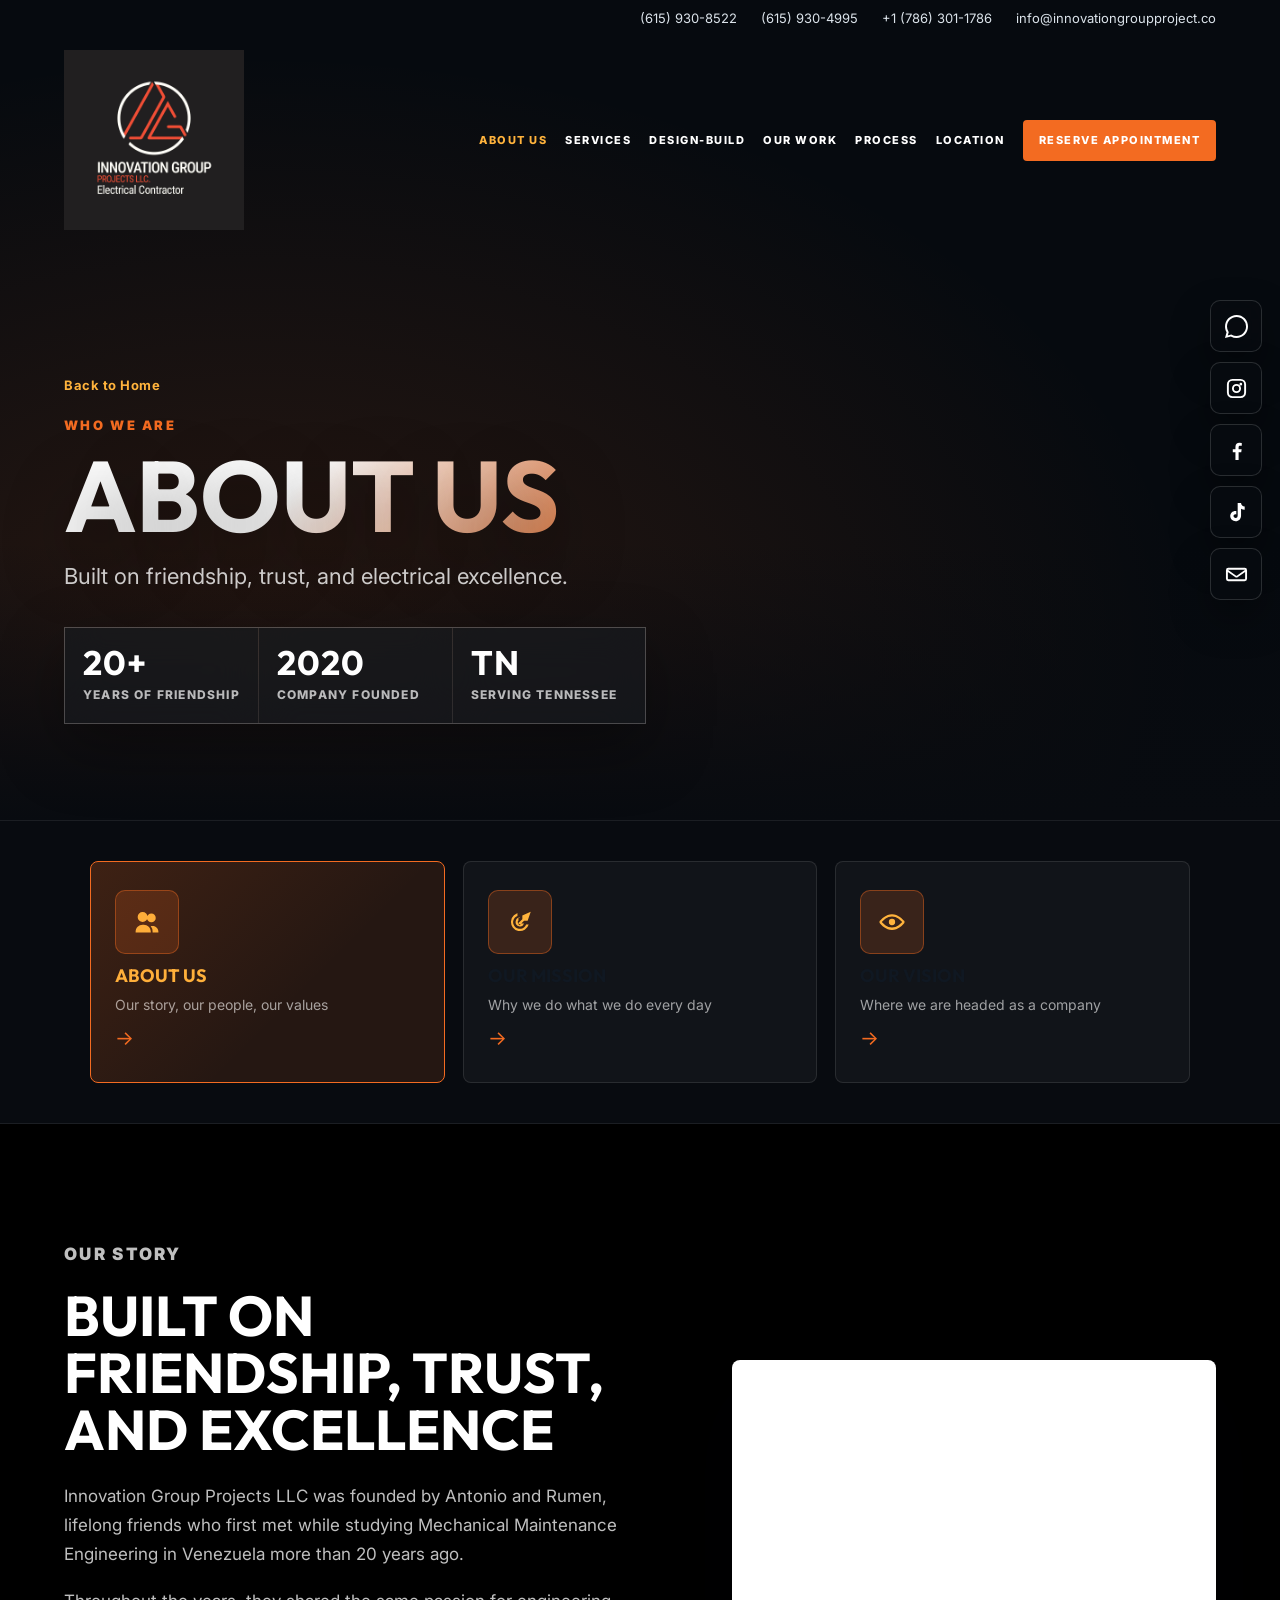
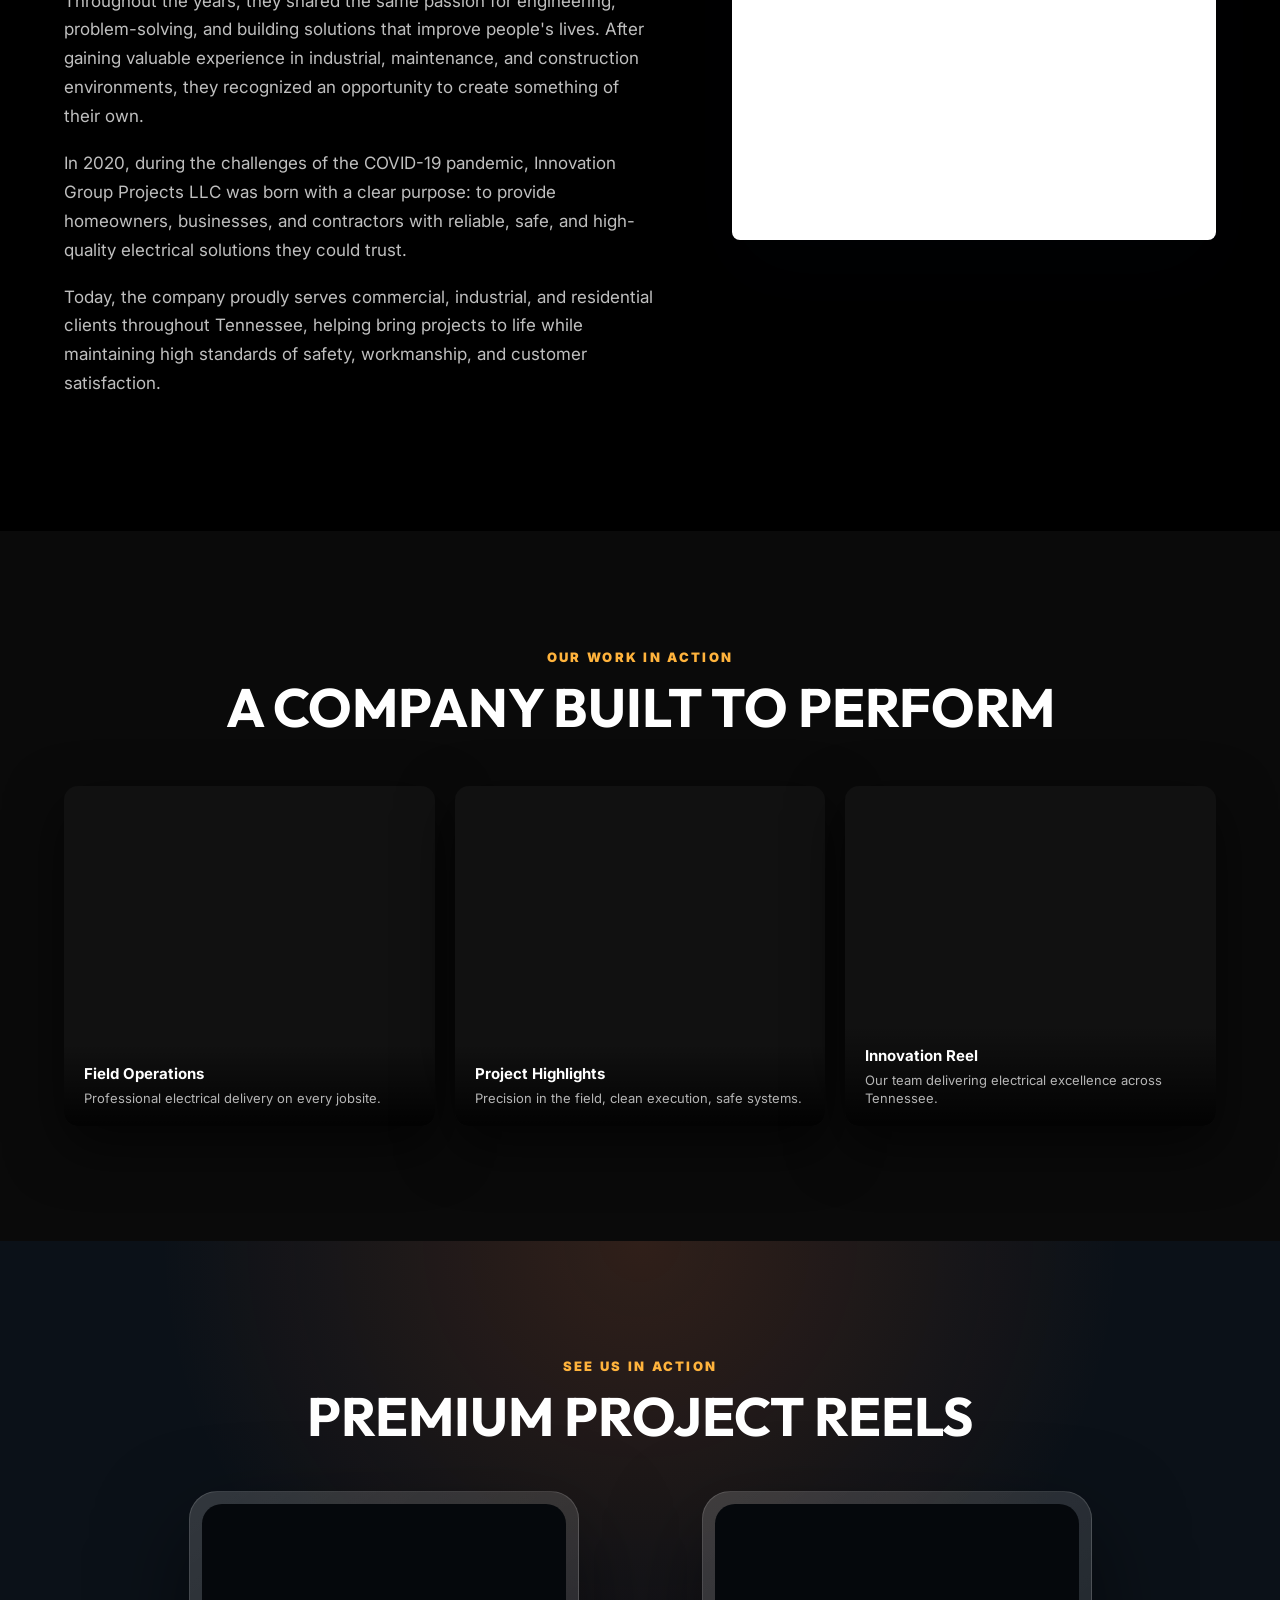
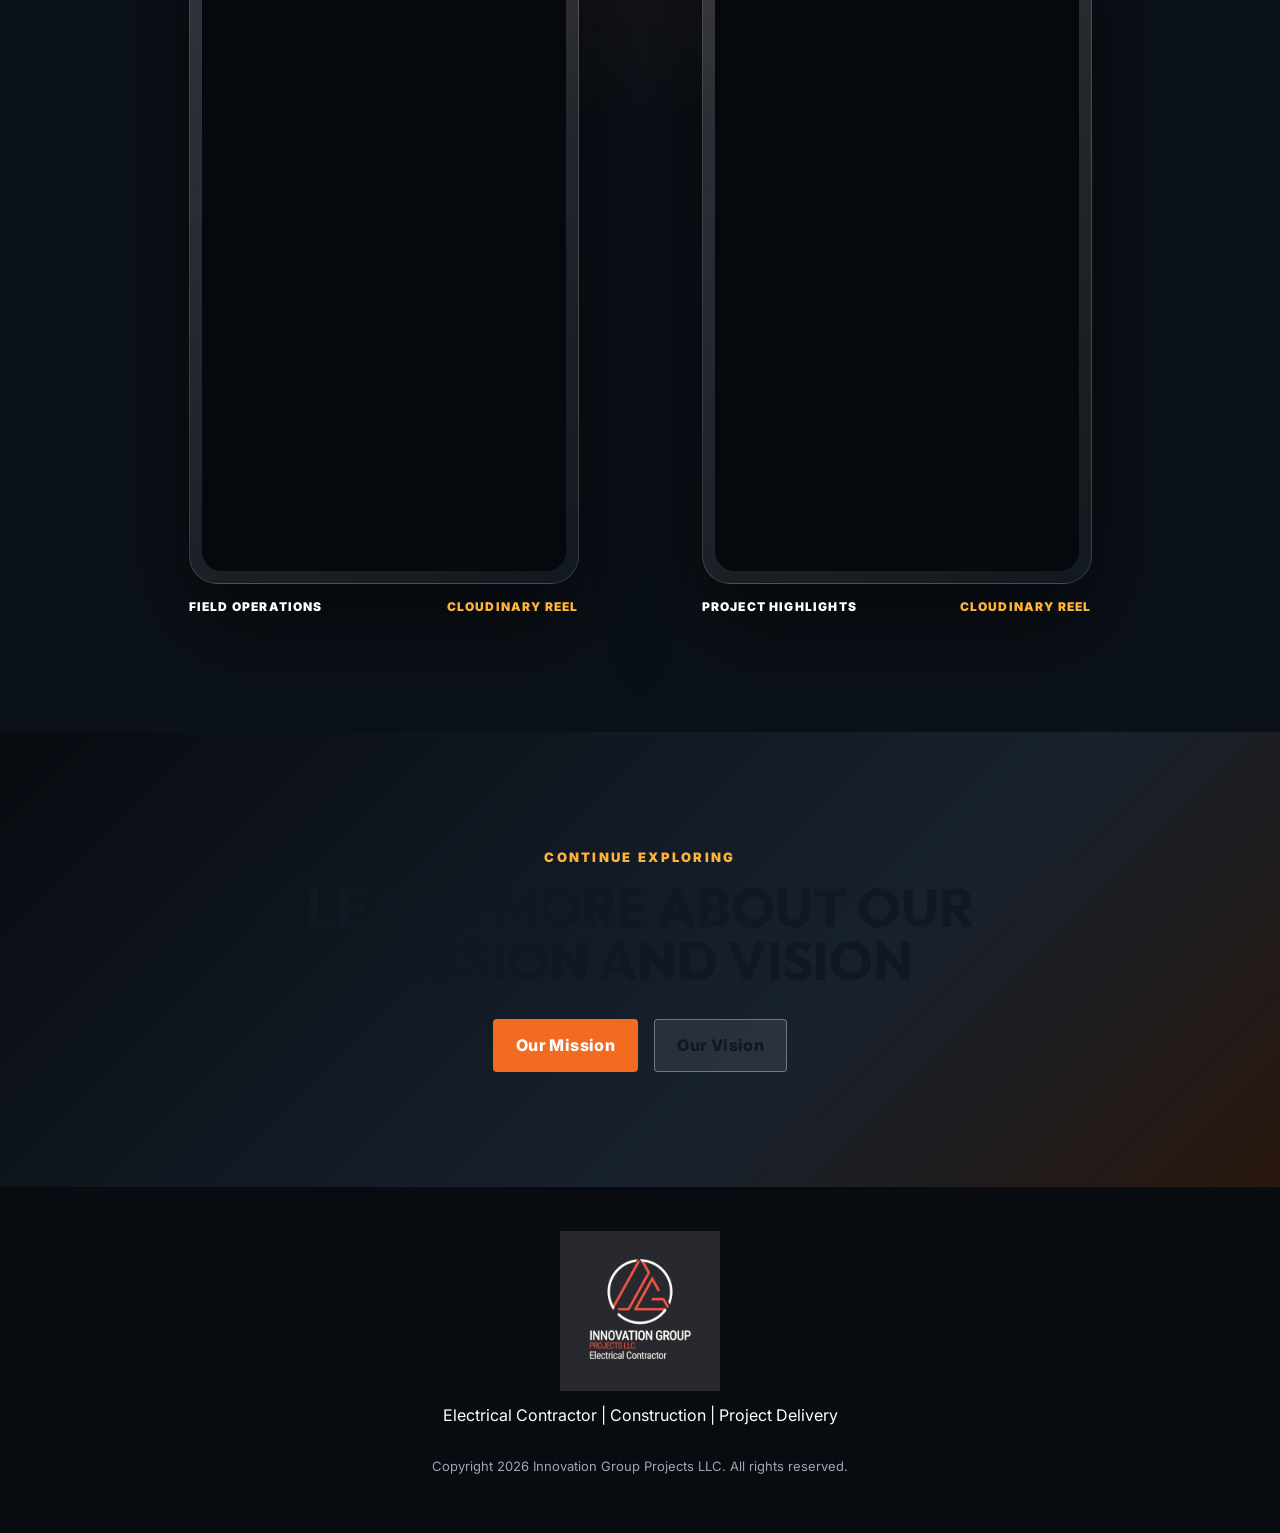
==== commit 36c64e04: "feat: tarjetas laterales con video completo en about/mission/vision" ====
--- a/about.html
+++ b/about.html
@@ -18,7 +18,7 @@
 <a href="about.html" class="about-card active-card"><div class="about-card-icon"><svg class="aic-svg" viewBox="0 0 24 24" aria-hidden="true"><path d="M8.25 12a4.25 4.25 0 1 1 0-8.5 4.25 4.25 0 0 1 0 8.5Zm7.5.25a3.75 3.75 0 1 1 0-7.5 3.75 3.75 0 0 1 0 7.5ZM2.25 21v-.7c0-3.35 2.72-6.05 6.08-6.05h.84c3.36 0 6.08 2.7 6.08 6.05v.7h-13Zm14.55 0v-.7a7.82 7.82 0 0 0-1.63-4.78 5.36 5.36 0 0 1 1.12-.12h.62c2.68 0 4.84 2.16 4.84 4.82V21H16.8Z"/></svg></div><h3>About Us</h3><p>Our story, our people, our values</p><span class="card-arrow">&#8594;</span></a>
 <a href="mission.html" class="about-card"><div class="about-card-icon"><svg class="aic-svg" viewBox="0 0 24 24" aria-hidden="true"><path d="M21.2 3.2 18.55 11h-3.1l-3.82 3.82-1.45-1.45L14 9.55v-3.1l7.2-3.25ZM12 4.25a7.75 7.75 0 1 0 7.44 9.93h-2.2A5.75 5.75 0 1 1 9.82 6.76v-2.2A7.72 7.72 0 0 0 12 4.25Zm0 4a3.75 3.75 0 1 0 3.5 5.08h-2.32A1.75 1.75 0 1 1 10.67 10.8V8.5A3.8 3.8 0 0 0 12 8.25Z"/></svg></div><h3>Our Mission</h3><p>Why we do what we do every day</p><span class="card-arrow">&#8594;</span></a>
 <a href="vision.html" class="about-card"><div class="about-card-icon"><svg class="aic-svg" viewBox="0 0 24 24" aria-hidden="true"><path d="M12 5.25c5.23 0 9.2 4.28 10.42 5.78.46.57.46 1.38 0 1.94-1.22 1.5-5.19 5.78-10.42 5.78S2.8 14.47 1.58 12.97a1.54 1.54 0 0 1 0-1.94C2.8 9.53 6.77 5.25 12 5.25Zm0 2C7.86 7.25 4.6 10.47 3.3 12c1.3 1.53 4.56 4.75 8.7 4.75s7.4-3.22 8.7-4.75c-1.3-1.53-4.56-4.75-8.7-4.75Zm0 2.05A2.7 2.7 0 1 1 12 14.7a2.7 2.7 0 0 1 0-5.4Z"/></svg></div><h3>Our Vision</h3><p>Where we are headed as a company</p><span class="card-arrow">&#8594;</span></a>
-</div></section><section class="detail-content-section"><div class="detail-content-grid"><div class="detail-text reveal-up"><p class="eyebrow">Our Story</p><h2>Built on Friendship, Trust, and Excellence</h2><p>Innovation Group Projects LLC was founded by Antonio and Rumen, lifelong friends who first met while studying Mechanical Maintenance Engineering in Venezuela more than 20 years ago.</p><p>Throughout the years, they shared the same passion for engineering, problem-solving, and building solutions that improve people's lives. After gaining valuable experience in industrial, maintenance, and construction environments, they recognized an opportunity to create something of their own.</p><p>In 2020, during the challenges of the COVID-19 pandemic, Innovation Group Projects LLC was born with a clear purpose: to provide homeowners, businesses, and contractors with reliable, safe, and high-quality electrical solutions they could trust.</p><p>Today, the company proudly serves commercial, industrial, and residential clients throughout Tennessee, helping bring projects to life while maintaining high standards of safety, workmanship, and customer satisfaction.</p></div><div class="detail-side reveal-up"><div class="story-highlight-card"><div class="highlight-badge">Est. 2020</div><p class="highlight-quote">At Innovation Group Projects, every project is more than a job. It is an opportunity to build lasting relationships through trust, quality, and performance.</p><div class="founders-line"><span class="founder-tag">Antonio</span><span class="founder-tag">Rumen</span><span class="founder-label">Co-Founders</span></div></div></div></div></section><section class="video-gallery-section"><div class="video-gallery-header"><p class="eyebrow">Our Work in Action</p><h2>A Company Built to Perform</h2></div><div class="video-gallery-grid">
+</div></section><section class="detail-content-section"><div class="detail-content-grid"><div class="detail-text reveal-up"><p class="eyebrow">Our Story</p><h2>Built on Friendship, Trust, and Excellence</h2><p>Innovation Group Projects LLC was founded by Antonio and Rumen, lifelong friends who first met while studying Mechanical Maintenance Engineering in Venezuela more than 20 years ago.</p><p>Throughout the years, they shared the same passion for engineering, problem-solving, and building solutions that improve people's lives. After gaining valuable experience in industrial, maintenance, and construction environments, they recognized an opportunity to create something of their own.</p><p>In 2020, during the challenges of the COVID-19 pandemic, Innovation Group Projects LLC was born with a clear purpose: to provide homeowners, businesses, and contractors with reliable, safe, and high-quality electrical solutions they could trust.</p><p>Today, the company proudly serves commercial, industrial, and residential clients throughout Tennessee, helping bring projects to life while maintaining high standards of safety, workmanship, and customer satisfaction.</p></div><div class="detail-side reveal-up"><div class="story-highlight-card card-fullvideo"><video autoplay muted loop playsinline><source src="video1.mp4" type="video/mp4"></video></div></div></div></section><section class="video-gallery-section"><div class="video-gallery-header"><p class="eyebrow">Our Work in Action</p><h2>A Company Built to Perform</h2></div><div class="video-gallery-grid">
   <div class="video-gallery-item">
     <video autoplay muted loop playsinline><source src="video1.mp4" type="video/mp4"></video>
     <div class="video-gallery-caption"><strong>Field Operations</strong><span>Professional electrical delivery on every jobsite.</span></div>
--- a/styles.css
+++ b/styles.css
@@ -335,6 +335,18 @@
 .contact-panel p {
   color: var(--muted);
   font-size: 17px;
+}
+
+.feature-band .feature-copy p {
+  color: rgba(255, 255, 255, 0.75);
+}
+
+.feature-band .feature-copy h2 {
+  color: #fff;
+}
+
+.feature-band .eyebrow {
+  color: var(--amber);
 }
 
 .section-heading {
@@ -378,8 +390,8 @@
 .feature-band {
   min-height: 760px;
   padding: clamp(72px, 9vw, 120px) clamp(18px, 5vw, 72px);
-  background: var(--ink);
-  color: #111923;
+  background: #000 !important;
+  color: #fff !important;
   overflow: hidden;
 }
 
--- a/premium-about.css
+++ b/premium-about.css
@@ -17,13 +17,54 @@
 .about-card-icon { display:inline-grid; width:64px; height:64px; place-items:center; border-radius:10px; background:rgba(243,107,33,.18); border:1px solid rgba(243,107,33,.42); color:var(--amber); }
 .icon-svg, .about-card-icon .aic-svg { width:28px; height:28px; fill:currentColor; }
 .pillar-svg { width:28px; height:28px; fill:currentColor; }
-.detail-content-section { background:linear-gradient(180deg, #f8fafb 0%, #eef2f5 100%); }
-.detail-text h2 { max-width:840px; }
+.detail-content-section { background:#000 !important; color:#fff; }
+.detail-text h2 { max-width:840px; color:#fff; }
 .detail-side > * { border-radius:8px; box-shadow:0 34px 80px rgba(3,8,14,.25); }
 .story-highlight-card, .mission-stat-card, .vision-horizon-card { overflow:hidden; }
-.story-highlight-card::after, .mission-stat-card::after, .vision-horizon-card::after { content:""; display:block; height:180px; margin:30px -32px -36px; background:linear-gradient(rgba(12,17,24,.18), rgba(12,17,24,.82)), url('img/whatsapp-team.jpg') center/cover; }
-.mission-stat-card::after { background-image:linear-gradient(rgba(12,17,24,.08), rgba(12,17,24,.82)), url('electrical-panel-work.jpg'); }
-.vision-horizon-card::after { background-image:linear-gradient(rgba(12,17,24,.08), rgba(12,17,24,.82)), url('interior-kitchen.png'); }
+.story-highlight-card::after { content:""; display:block; height:180px; margin:30px -32px -36px; background:linear-gradient(rgba(12,17,24,.18), rgba(12,17,24,.82)), url('img/whatsapp-team.jpg') center/cover; }
+/* mission-stat-card and vision-horizon-card use embedded video instead of ::after image */
+
+/* ── Card Video Block (Mission + Vision) ── */
+.card-video-block {
+  margin: 28px -32px -36px;
+  border-radius: 0 0 8px 8px;
+  overflow: hidden;
+  height: 200px;
+  position: relative;
+}
+.card-video-block video {
+  width: 100%;
+  height: 100%;
+  object-fit: cover;
+  display: block;
+  filter: brightness(0.82);
+}
+.card-video-block::after {
+  content: '';
+  position: absolute;
+  inset: 0;
+  background: linear-gradient(0deg, rgba(0,0,0,0.7) 0%, transparent 100%);
+}
+
+/* ── Full Video Card (replaces all card content) ── */
+.card-fullvideo {
+  position: relative;
+  overflow: hidden;
+  padding: 0 !important;
+  min-height: 480px;
+  border-radius: 8px;
+}
+.card-fullvideo::after {
+  display: none !important;
+}
+.card-fullvideo video {
+  position: absolute;
+  inset: 0;
+  width: 100%;
+  height: 100%;
+  object-fit: cover;
+  display: block;
+}
 .carousel-section { background:#080b10; color:#fff; }
 .carousel-section:nth-of-type(even) { background:#101822; }
 .carousel-header .eyebrow, .video-section-header .eyebrow { color:var(--amber); }
